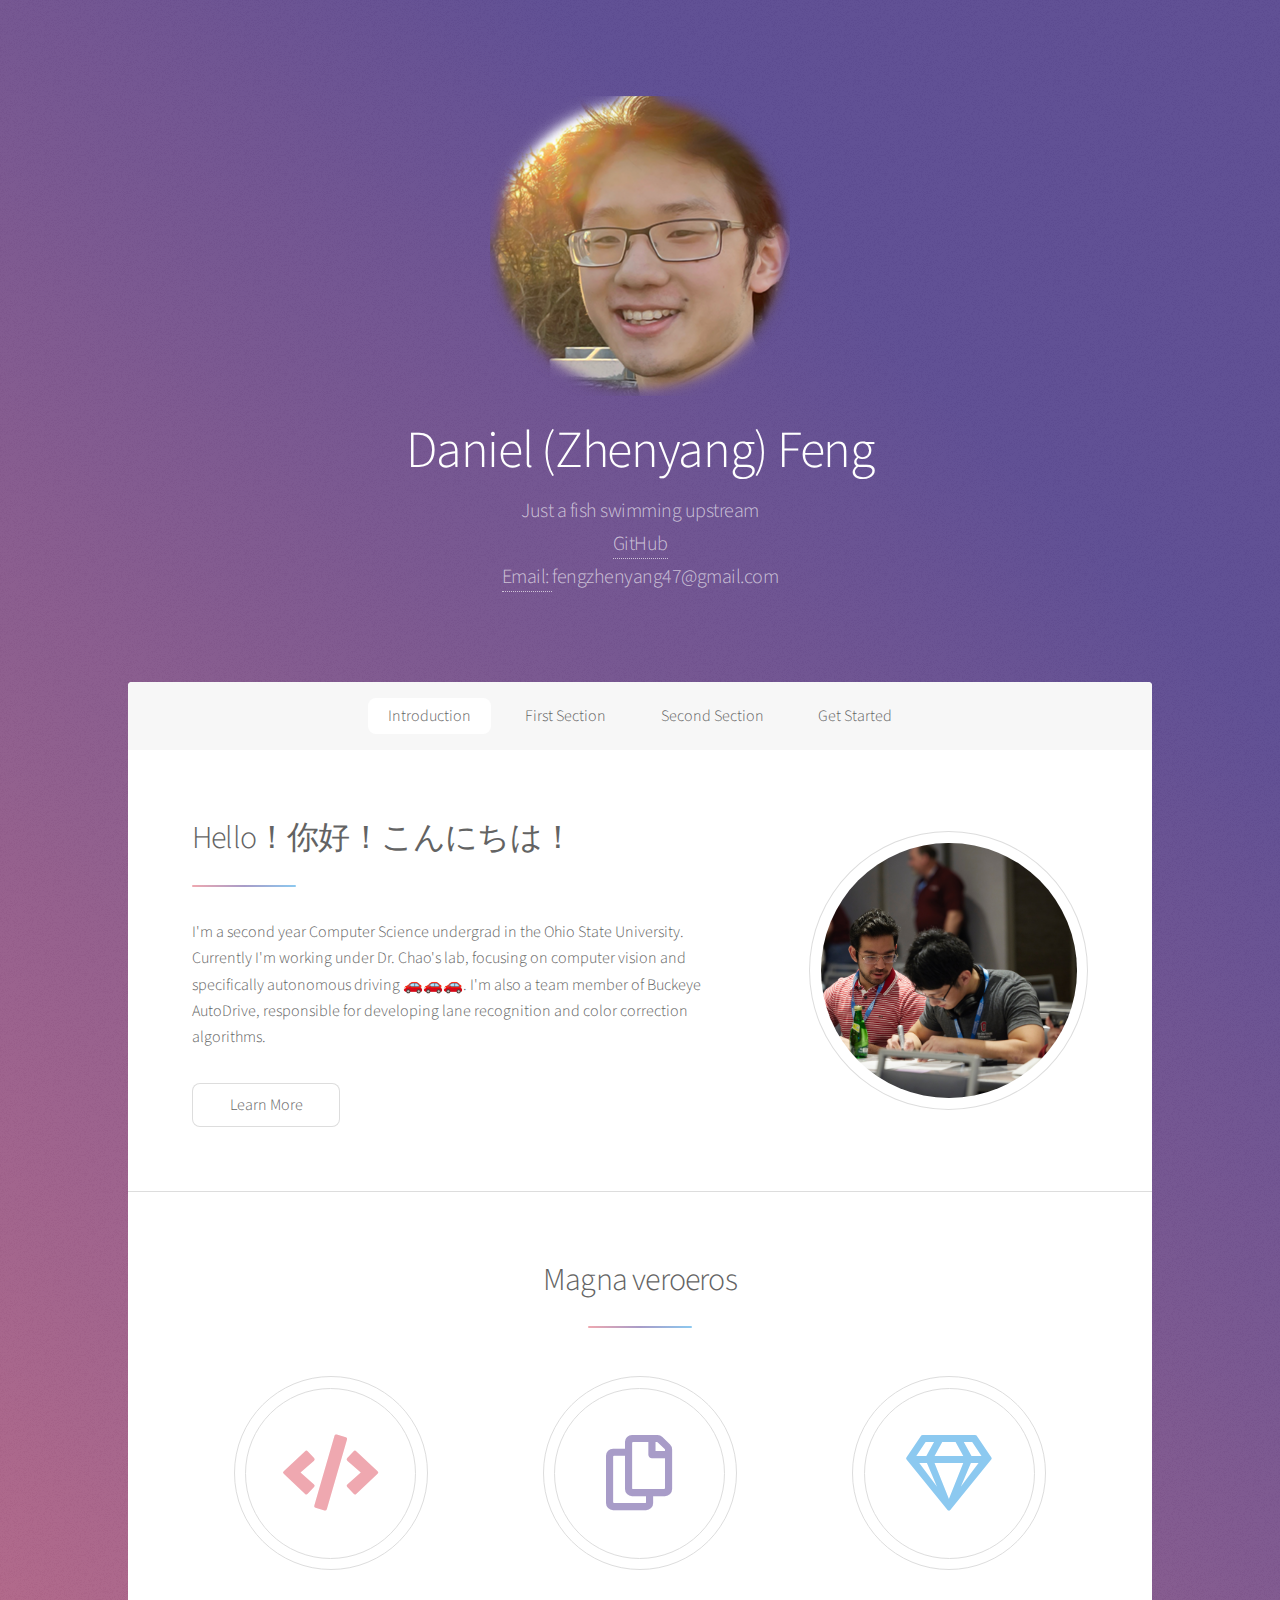
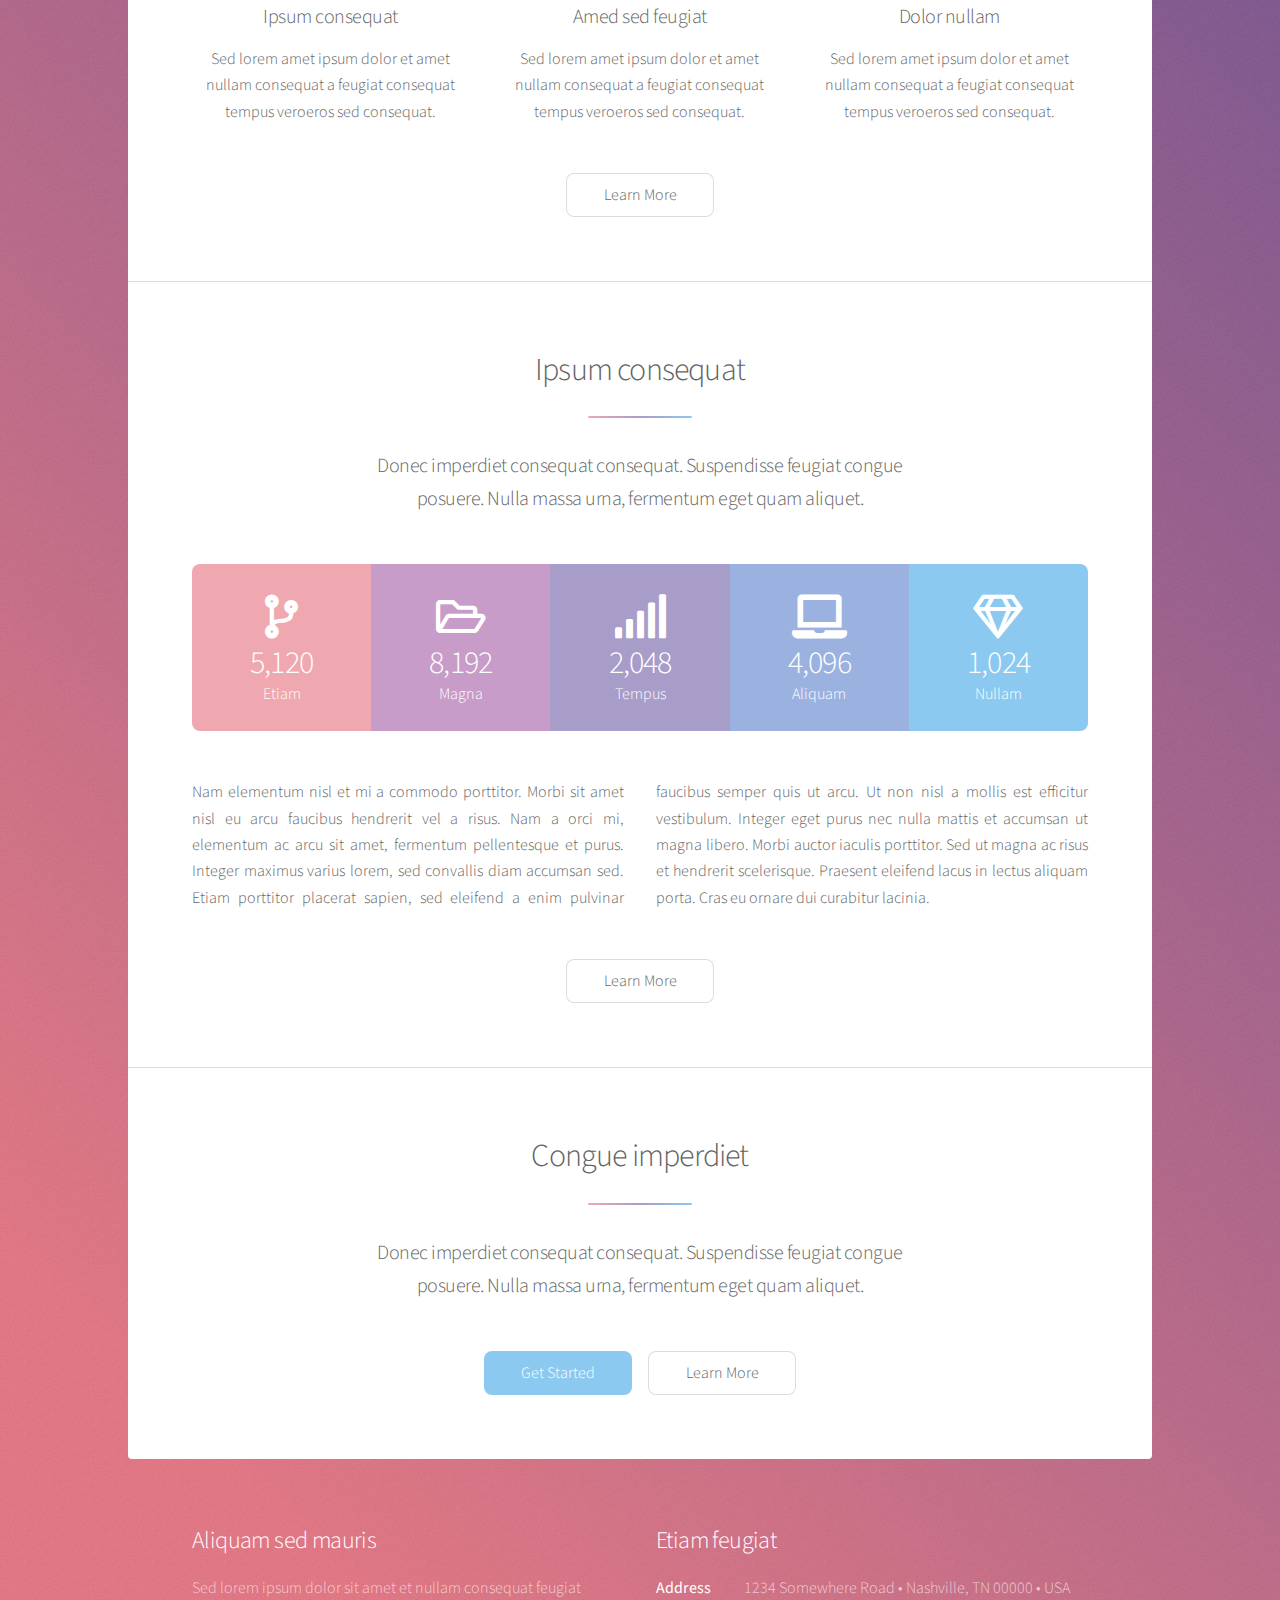
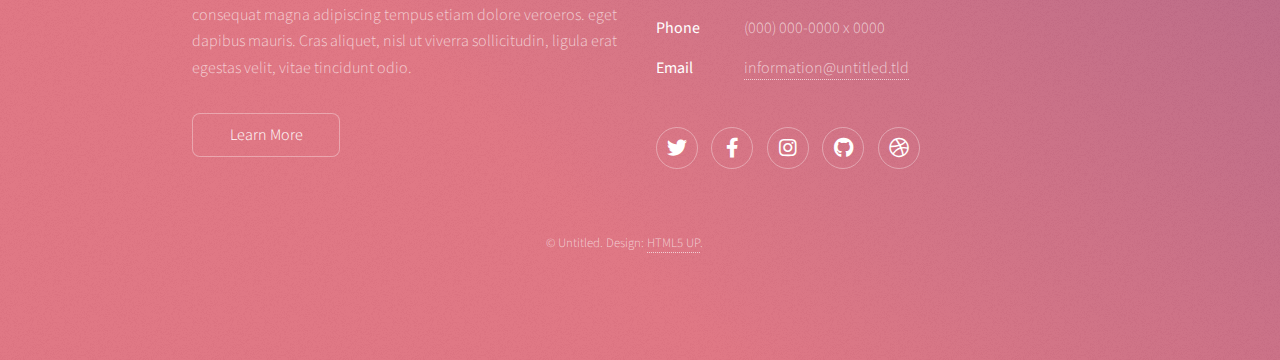
==== index.html @ e465c165 "Update" ====
<!DOCTYPE HTML>
<!--
	Stellar by HTML5 UP
	html5up.net | @ajlkn
	Free for personal and commercial use under the CCA 3.0 license (html5up.net/license)
-->
<html>
	<head>
		<title>Daniel Feng</title>
		<meta charset="utf-8" />
		<meta name="viewport" content="width=device-width, initial-scale=1, user-scalable=no" />
		<link rel="stylesheet" href="assets/css/main.css" />
		<noscript><link rel="stylesheet" href="assets/css/noscript.css" /></noscript>
	</head>
	<body class="is-preload">

		<!-- Wrapper -->
			<div id="wrapper">

				<!-- Header -->
					<header id="header" class="alt">
						<span class="logo"><img src="images/logo.png" alt="" /></span>
						<h1>Daniel (Zhenyang) Feng</h1>
						<p>Just a fish swimming upstream<br />
						<a href="https://github.com/DeFisch">GitHub</a><br />
                        <a href="fengzhenyang47@gmail.com">Email: </a>fengzhenyang47@gmail.com</p>
					</header>

				<!-- Nav -->
					<nav id="nav">
						<ul>
							<li><a href="#intro" class="active">Introduction</a></li>
							<li><a href="#first">First Section</a></li>
							<li><a href="#second">Second Section</a></li>
							<li><a href="#cta">Get Started</a></li>
						</ul>
					</nav>

				<!-- Main -->
					<div id="main">

						<!-- Introduction -->
							<section id="intro" class="main">
								<div class="spotlight">
									<div class="content">
										<header class="major">
											<h2>Hello！你好！こんにちは！</h2>
										</header>
										<p>I'm a second year Computer Science undergrad in the Ohio State University.
                                            Currently I'm working under Dr. Chao's lab, focusing on computer vision and specifically autonomous driving 🚗🚗🚗.
                                            I'm also a team member of Buckeye AutoDrive, responsible for developing lane recognition and 
                                            color correction algorithms.</p>
										<ul class="actions">
											<li><a href="generic.html" class="button">Learn More</a></li>
										</ul>
									</div>
									<span class="image"><img src="images/pic01.jpg" alt="" /></span>
								</div>
							</section>

						<!-- First Section -->
							<section id="first" class="main special">
								<header class="major">
									<h2>Magna veroeros</h2>
								</header>
								<ul class="features">
									<li>
										<span class="icon solid major style1 fa-code"></span>
										<h3>Ipsum consequat</h3>
										<p>Sed lorem amet ipsum dolor et amet nullam consequat a feugiat consequat tempus veroeros sed consequat.</p>
									</li>
									<li>
										<span class="icon major style3 fa-copy"></span>
										<h3>Amed sed feugiat</h3>
										<p>Sed lorem amet ipsum dolor et amet nullam consequat a feugiat consequat tempus veroeros sed consequat.</p>
									</li>
									<li>
										<span class="icon major style5 fa-gem"></span>
										<h3>Dolor nullam</h3>
										<p>Sed lorem amet ipsum dolor et amet nullam consequat a feugiat consequat tempus veroeros sed consequat.</p>
									</li>
								</ul>
								<footer class="major">
									<ul class="actions special">
										<li><a href="generic.html" class="button">Learn More</a></li>
									</ul>
								</footer>
							</section>

						<!-- Second Section -->
							<section id="second" class="main special">
								<header class="major">
									<h2>Ipsum consequat</h2>
									<p>Donec imperdiet consequat consequat. Suspendisse feugiat congue<br />
									posuere. Nulla massa urna, fermentum eget quam aliquet.</p>
								</header>
								<ul class="statistics">
									<li class="style1">
										<span class="icon solid fa-code-branch"></span>
										<strong>5,120</strong> Etiam
									</li>
									<li class="style2">
										<span class="icon fa-folder-open"></span>
										<strong>8,192</strong> Magna
									</li>
									<li class="style3">
										<span class="icon solid fa-signal"></span>
										<strong>2,048</strong> Tempus
									</li>
									<li class="style4">
										<span class="icon solid fa-laptop"></span>
										<strong>4,096</strong> Aliquam
									</li>
									<li class="style5">
										<span class="icon fa-gem"></span>
										<strong>1,024</strong> Nullam
									</li>
								</ul>
								<p class="content">Nam elementum nisl et mi a commodo porttitor. Morbi sit amet nisl eu arcu faucibus hendrerit vel a risus. Nam a orci mi, elementum ac arcu sit amet, fermentum pellentesque et purus. Integer maximus varius lorem, sed convallis diam accumsan sed. Etiam porttitor placerat sapien, sed eleifend a enim pulvinar faucibus semper quis ut arcu. Ut non nisl a mollis est efficitur vestibulum. Integer eget purus nec nulla mattis et accumsan ut magna libero. Morbi auctor iaculis porttitor. Sed ut magna ac risus et hendrerit scelerisque. Praesent eleifend lacus in lectus aliquam porta. Cras eu ornare dui curabitur lacinia.</p>
								<footer class="major">
									<ul class="actions special">
										<li><a href="generic.html" class="button">Learn More</a></li>
									</ul>
								</footer>
							</section>

						<!-- Get Started -->
							<section id="cta" class="main special">
								<header class="major">
									<h2>Congue imperdiet</h2>
									<p>Donec imperdiet consequat consequat. Suspendisse feugiat congue<br />
									posuere. Nulla massa urna, fermentum eget quam aliquet.</p>
								</header>
								<footer class="major">
									<ul class="actions special">
										<li><a href="generic.html" class="button primary">Get Started</a></li>
										<li><a href="generic.html" class="button">Learn More</a></li>
									</ul>
								</footer>
							</section>

					</div>

				<!-- Footer -->
					<footer id="footer">
						<section>
							<h2>Aliquam sed mauris</h2>
							<p>Sed lorem ipsum dolor sit amet et nullam consequat feugiat consequat magna adipiscing tempus etiam dolore veroeros. eget dapibus mauris. Cras aliquet, nisl ut viverra sollicitudin, ligula erat egestas velit, vitae tincidunt odio.</p>
							<ul class="actions">
								<li><a href="generic.html" class="button">Learn More</a></li>
							</ul>
						</section>
						<section>
							<h2>Etiam feugiat</h2>
							<dl class="alt">
								<dt>Address</dt>
								<dd>1234 Somewhere Road &bull; Nashville, TN 00000 &bull; USA</dd>
								<dt>Phone</dt>
								<dd>(000) 000-0000 x 0000</dd>
								<dt>Email</dt>
								<dd><a href="#">information@untitled.tld</a></dd>
							</dl>
							<ul class="icons">
								<li><a href="#" class="icon brands fa-twitter alt"><span class="label">Twitter</span></a></li>
								<li><a href="#" class="icon brands fa-facebook-f alt"><span class="label">Facebook</span></a></li>
								<li><a href="#" class="icon brands fa-instagram alt"><span class="label">Instagram</span></a></li>
								<li><a href="#" class="icon brands fa-github alt"><span class="label">GitHub</span></a></li>
								<li><a href="#" class="icon brands fa-dribbble alt"><span class="label">Dribbble</span></a></li>
							</ul>
						</section>
						<p class="copyright">&copy; Untitled. Design: <a href="https://html5up.net">HTML5 UP</a>.</p>
					</footer>

			</div>

		<!-- Scripts -->
			<script src="assets/js/jquery.min.js"></script>
			<script src="assets/js/jquery.scrollex.min.js"></script>
			<script src="assets/js/jquery.scrolly.min.js"></script>
			<script src="assets/js/browser.min.js"></script>
			<script src="assets/js/breakpoints.min.js"></script>
			<script src="assets/js/util.js"></script>
			<script src="assets/js/main.js"></script>

	</body>
</html>
---- assets/css/main.css ----
@import url(fontawesome-all.min.css);
@import 'https://fonts.googleapis.com/css?family=Source+Sans+Pro:300,400';

/*
	Stellar by HTML5 UP
	html5up.net | @ajlkn
	Free for personal and commercial use under the CCA 3.0 license (html5up.net/license)
*/

html, body, div, span, applet, object,
iframe, h1, h2, h3, h4, h5, h6, p, blockquote,
pre, a, abbr, acronym, address, big, cite,
code, del, dfn, em, img, ins, kbd, q, s, samp,
small, strike, strong, sub, sup, tt, var, b,
u, i, center, dl, dt, dd, ol, ul, li, fieldset,
form, label, legend, table, caption, tbody,
tfoot, thead, tr, th, td, article, aside,
canvas, details, embed, figure, figcaption,
footer, header, hgroup, menu, nav, output, ruby,
section, summary, time, mark, audio, video {
	margin: 0;
	padding: 0;
	border: 0;
	font-size: 100%;
	font: inherit;
	vertical-align: baseline;}

article, aside, details, figcaption, figure,
footer, header, hgroup, menu, nav, section {
	display: block;}

body {
	line-height: 1;
}

ol, ul {
	list-style: none;
}

blockquote, q {
	quotes: none;
}

	blockquote:before, blockquote:after, q:before, q:after {
		content: '';
		content: none;
	}

table {
	border-collapse: collapse;
	border-spacing: 0;
}

body {
	-webkit-text-size-adjust: none;
}

mark {
	background-color: transparent;
	color: inherit;
}

input::-moz-focus-inner {
	border: 0;
	padding: 0;
}

input, select, textarea {
	-moz-appearance: none;
	-webkit-appearance: none;
	-ms-appearance: none;
	appearance: none;
}

/* Basic */

	@-ms-viewport {
		width: device-width;
	}

	body {
		-ms-overflow-style: scrollbar;
	}

	@media screen and (max-width: 480px) {

		html, body {
			min-width: 320px;
		}

	}

	html {
		box-sizing: border-box;
	}

	*, *:before, *:after {
		box-sizing: inherit;
	}

	body {
		background-color: #935d8c;
		background-image: url("images/overlay.png"), -moz-linear-gradient(45deg, #e37682 15%, #5f4d93 85%);
		background-image: url("images/overlay.png"), -webkit-linear-gradient(45deg, #e37682 15%, #5f4d93 85%);
		background-image: url("images/overlay.png"), -ms-linear-gradient(45deg, #e37682 15%, #5f4d93 85%);
		background-image: url("images/overlay.png"), linear-gradient(45deg, #e37682 15%, #5f4d93 85%);
	}

		body.is-preload *, body.is-preload *:before, body.is-preload *:after {
			-moz-animation: none !important;
			-webkit-animation: none !important;
			-ms-animation: none !important;
			animation: none !important;
			-moz-transition: none !important;
			-webkit-transition: none !important;
			-ms-transition: none !important;
			transition: none !important;
		}

/* Type */

	body {
		background-color: #935d8c;
		color: rgba(255, 255, 255, 0.65);
	}

	body, input, select, textarea {
		font-family: "Source Sans Pro", Helvetica, sans-serif;
		font-size: 17pt;
		font-weight: 300;
		line-height: 1.65;
	}

		@media screen and (max-width: 1680px) {

			body, input, select, textarea {
				font-size: 14pt;
			}

		}

		@media screen and (max-width: 1280px) {

			body, input, select, textarea {
				font-size: 12pt;
			}

		}

		@media screen and (max-width: 360px) {

			body, input, select, textarea {
				font-size: 11pt;
			}

		}

	a {
		-moz-transition: color 0.2s ease, border-bottom 0.2s ease;
		-webkit-transition: color 0.2s ease, border-bottom 0.2s ease;
		-ms-transition: color 0.2s ease, border-bottom 0.2s ease;
		transition: color 0.2s ease, border-bottom 0.2s ease;
		text-decoration: none;
		border-bottom: dotted 1px;
		color: inherit;
	}

		a:hover {
			border-bottom-color: transparent;
		}

	strong, b {
		font-weight: 400;
	}

	em, i {
		font-style: italic;
	}

	p {
		margin: 0 0 2em 0;
	}

		p.content {
			-moz-columns: 20em 2;
			-webkit-columns: 20em 2;
			-ms-columns: 20em 2;
			columns: 20em 2;
			-moz-column-gap: 2em;
			-webkit-column-gap: 2em;
			-ms-column-gap: 2em;
			column-gap: 2em;
			text-align: justify;
		}

	h1, h2, h3, h4, h5, h6 {
		font-weight: 300;
		line-height: 1.5;
		margin: 0 0 0.7em 0;
		letter-spacing: -0.025em;
	}

		h1 a, h2 a, h3 a, h4 a, h5 a, h6 a {
			color: inherit;
			text-decoration: none;
		}

	h1 {
		font-size: 2.5em;
		line-height: 1.2;
	}

	h2 {
		font-size: 1.5em;
	}

	h3 {
		font-size: 1.25em;
	}

	h4 {
		font-size: 1.1em;
	}

	h5 {
		font-size: 0.9em;
	}

	h6 {
		font-size: 0.7em;
	}

	@media screen and (max-width: 736px) {

		h1 {
			font-size: 2em;
		}

	}

	sub {
		font-size: 0.8em;
		position: relative;
		top: 0.5em;
	}

	sup {
		font-size: 0.8em;
		position: relative;
		top: -0.5em;
	}

	blockquote {
		border-left: solid 4px;
		font-style: italic;
		margin: 0 0 2em 0;
		padding: 0.5em 0 0.5em 2em;
	}

	code {
		border-radius: 8px;
		border: solid 1px;
		font-family: "Courier New", monospace;
		font-size: 0.9em;
		margin: 0 0.25em;
		padding: 0.25em 0.65em;
	}

	pre {
		-webkit-overflow-scrolling: touch;
		font-family: "Courier New", monospace;
		font-size: 0.9em;
		margin: 0 0 2em 0;
	}

		pre code {
			display: block;
			line-height: 1.75;
			padding: 1em 1.5em;
			overflow-x: auto;
		}

	hr {
		border: 0;
		border-bottom: solid 1px;
		margin: 2em 0;
	}

		hr.major {
			margin: 3em 0;
		}

	.align-left {
		text-align: left;
	}

	.align-center {
		text-align: center;
	}

	.align-right {
		text-align: right;
	}

	input, select, textarea {
		color: #ffffff;
	}

	a:hover {
		color: #ffffff;
	}

	strong, b {
		color: #ffffff;
	}

	h1, h2, h3, h4, h5, h6 {
		color: #ffffff;
	}

	blockquote {
		border-left-color: rgba(255, 255, 255, 0.35);
	}

	code {
		background: rgba(255, 255, 255, 0.075);
		border-color: rgba(255, 255, 255, 0.35);
	}

	hr {
		border-bottom-color: rgba(255, 255, 255, 0.35);
	}

/* Row */

	.row {
		display: flex;
		flex-wrap: wrap;
		box-sizing: border-box;
		align-items: stretch;
	}

		.row > * {
			box-sizing: border-box;
		}

		.row.gtr-uniform > * > :last-child {
			margin-bottom: 0;
		}

		.row.aln-left {
			justify-content: flex-start;
		}

		.row.aln-center {
			justify-content: center;
		}

		.row.aln-right {
			justify-content: flex-end;
		}

		.row.aln-top {
			align-items: flex-start;
		}

		.row.aln-middle {
			align-items: center;
		}

		.row.aln-bottom {
			align-items: flex-end;
		}

		.row > .imp {
			order: -1;
		}

		.row > .col-1 {
			width: 8.33333%;
		}

		.row > .off-1 {
			margin-left: 8.33333%;
		}

		.row > .col-2 {
			width: 16.66667%;
		}

		.row > .off-2 {
			margin-left: 16.66667%;
		}

		.row > .col-3 {
			width: 25%;
		}

		.row > .off-3 {
			margin-left: 25%;
		}

		.row > .col-4 {
			width: 33.33333%;
		}

		.row > .off-4 {
			margin-left: 33.33333%;
		}

		.row > .col-5 {
			width: 41.66667%;
		}

		.row > .off-5 {
			margin-left: 41.66667%;
		}

		.row > .col-6 {
			width: 50%;
		}

		.row > .off-6 {
			margin-left: 50%;
		}

		.row > .col-7 {
			width: 58.33333%;
		}

		.row > .off-7 {
			margin-left: 58.33333%;
		}

		.row > .col-8 {
			width: 66.66667%;
		}

		.row > .off-8 {
			margin-left: 66.66667%;
		}

		.row > .col-9 {
			width: 75%;
		}

		.row > .off-9 {
			margin-left: 75%;
		}

		.row > .col-10 {
			width: 83.33333%;
		}

		.row > .off-10 {
			margin-left: 83.33333%;
		}

		.row > .col-11 {
			width: 91.66667%;
		}

		.row > .off-11 {
			margin-left: 91.66667%;
		}

		.row > .col-12 {
			width: 100%;
		}

		.row > .off-12 {
			margin-left: 100%;
		}

		.row.gtr-0 {
			margin-top: 0;
			margin-left: 0em;
		}

			.row.gtr-0 > * {
				padding: 0 0 0 0em;
			}

			.row.gtr-0.gtr-uniform {
				margin-top: 0em;
			}

				.row.gtr-0.gtr-uniform > * {
					padding-top: 0em;
				}

		.row.gtr-25 {
			margin-top: 0;
			margin-left: -0.375em;
		}

			.row.gtr-25 > * {
				padding: 0 0 0 0.375em;
			}

			.row.gtr-25.gtr-uniform {
				margin-top: -0.375em;
			}

				.row.gtr-25.gtr-uniform > * {
					padding-top: 0.375em;
				}

		.row.gtr-50 {
			margin-top: 0;
			margin-left: -0.75em;
		}

			.row.gtr-50 > * {
				padding: 0 0 0 0.75em;
			}

			.row.gtr-50.gtr-uniform {
				margin-top: -0.75em;
			}

				.row.gtr-50.gtr-uniform > * {
					padding-top: 0.75em;
				}

		.row {
			margin-top: 0;
			margin-left: -1.5em;
		}

			.row > * {
				padding: 0 0 0 1.5em;
			}

			.row.gtr-uniform {
				margin-top: -1.5em;
			}

				.row.gtr-uniform > * {
					padding-top: 1.5em;
				}

		.row.gtr-150 {
			margin-top: 0;
			margin-left: -2.25em;
		}

			.row.gtr-150 > * {
				padding: 0 0 0 2.25em;
			}

			.row.gtr-150.gtr-uniform {
				margin-top: -2.25em;
			}

				.row.gtr-150.gtr-uniform > * {
					padding-top: 2.25em;
				}

		.row.gtr-200 {
			margin-top: 0;
			margin-left: -3em;
		}

			.row.gtr-200 > * {
				padding: 0 0 0 3em;
			}

			.row.gtr-200.gtr-uniform {
				margin-top: -3em;
			}

				.row.gtr-200.gtr-uniform > * {
					padding-top: 3em;
				}

		@media screen and (max-width: 1680px) {

			.row {
				display: flex;
				flex-wrap: wrap;
				box-sizing: border-box;
				align-items: stretch;
			}

				.row > * {
					box-sizing: border-box;
				}

				.row.gtr-uniform > * > :last-child {
					margin-bottom: 0;
				}

				.row.aln-left {
					justify-content: flex-start;
				}

				.row.aln-center {
					justify-content: center;
				}

				.row.aln-right {
					justify-content: flex-end;
				}

				.row.aln-top {
					align-items: flex-start;
				}

				.row.aln-middle {
					align-items: center;
				}

				.row.aln-bottom {
					align-items: flex-end;
				}

				.row > .imp-xlarge {
					order: -1;
				}

				.row > .col-1-xlarge {
					width: 8.33333%;
				}

				.row > .off-1-xlarge {
					margin-left: 8.33333%;
				}

				.row > .col-2-xlarge {
					width: 16.66667%;
				}

				.row > .off-2-xlarge {
					margin-left: 16.66667%;
				}

				.row > .col-3-xlarge {
					width: 25%;
				}

				.row > .off-3-xlarge {
					margin-left: 25%;
				}

				.row > .col-4-xlarge {
					width: 33.33333%;
				}

				.row > .off-4-xlarge {
					margin-left: 33.33333%;
				}

				.row > .col-5-xlarge {
					width: 41.66667%;
				}

				.row > .off-5-xlarge {
					margin-left: 41.66667%;
				}

				.row > .col-6-xlarge {
					width: 50%;
				}

				.row > .off-6-xlarge {
					margin-left: 50%;
				}

				.row > .col-7-xlarge {
					width: 58.33333%;
				}

				.row > .off-7-xlarge {
					margin-left: 58.33333%;
				}

				.row > .col-8-xlarge {
					width: 66.66667%;
				}

				.row > .off-8-xlarge {
					margin-left: 66.66667%;
				}

				.row > .col-9-xlarge {
					width: 75%;
				}

				.row > .off-9-xlarge {
					margin-left: 75%;
				}

				.row > .col-10-xlarge {
					width: 83.33333%;
				}

				.row > .off-10-xlarge {
					margin-left: 83.33333%;
				}

				.row > .col-11-xlarge {
					width: 91.66667%;
				}

				.row > .off-11-xlarge {
					margin-left: 91.66667%;
				}

				.row > .col-12-xlarge {
					width: 100%;
				}

				.row > .off-12-xlarge {
					margin-left: 100%;
				}

				.row.gtr-0 {
					margin-top: 0;
					margin-left: 0em;
				}

					.row.gtr-0 > * {
						padding: 0 0 0 0em;
					}

					.row.gtr-0.gtr-uniform {
						margin-top: 0em;
					}

						.row.gtr-0.gtr-uniform > * {
							padding-top: 0em;
						}

				.row.gtr-25 {
					margin-top: 0;
					margin-left: -0.375em;
				}

					.row.gtr-25 > * {
						padding: 0 0 0 0.375em;
					}

					.row.gtr-25.gtr-uniform {
						margin-top: -0.375em;
					}

						.row.gtr-25.gtr-uniform > * {
							padding-top: 0.375em;
						}

				.row.gtr-50 {
					margin-top: 0;
					margin-left: -0.75em;
				}

					.row.gtr-50 > * {
						padding: 0 0 0 0.75em;
					}

					.row.gtr-50.gtr-uniform {
						margin-top: -0.75em;
					}

						.row.gtr-50.gtr-uniform > * {
							padding-top: 0.75em;
						}

				.row {
					margin-top: 0;
					margin-left: -1.5em;
				}

					.row > * {
						padding: 0 0 0 1.5em;
					}

					.row.gtr-uniform {
						margin-top: -1.5em;
					}

						.row.gtr-uniform > * {
							padding-top: 1.5em;
						}

				.row.gtr-150 {
					margin-top: 0;
					margin-left: -2.25em;
				}

					.row.gtr-150 > * {
						padding: 0 0 0 2.25em;
					}

					.row.gtr-150.gtr-uniform {
						margin-top: -2.25em;
					}

						.row.gtr-150.gtr-uniform > * {
							padding-top: 2.25em;
						}

				.row.gtr-200 {
					margin-top: 0;
					margin-left: -3em;
				}

					.row.gtr-200 > * {
						padding: 0 0 0 3em;
					}

					.row.gtr-200.gtr-uniform {
						margin-top: -3em;
					}

						.row.gtr-200.gtr-uniform > * {
							padding-top: 3em;
						}

		}

		@media screen and (max-width: 1280px) {

			.row {
				display: flex;
				flex-wrap: wrap;
				box-sizing: border-box;
				align-items: stretch;
			}

				.row > * {
					box-sizing: border-box;
				}

				.row.gtr-uniform > * > :last-child {
					margin-bottom: 0;
				}

				.row.aln-left {
					justify-content: flex-start;
				}

				.row.aln-center {
					justify-content: center;
				}

				.row.aln-right {
					justify-content: flex-end;
				}

				.row.aln-top {
					align-items: flex-start;
				}

				.row.aln-middle {
					align-items: center;
				}

				.row.aln-bottom {
					align-items: flex-end;
				}

				.row > .imp-large {
					order: -1;
				}

				.row > .col-1-large {
					width: 8.33333%;
				}

				.row > .off-1-large {
					margin-left: 8.33333%;
				}

				.row > .col-2-large {
					width: 16.66667%;
				}

				.row > .off-2-large {
					margin-left: 16.66667%;
				}

				.row > .col-3-large {
					width: 25%;
				}

				.row > .off-3-large {
					margin-left: 25%;
				}

				.row > .col-4-large {
					width: 33.33333%;
				}

				.row > .off-4-large {
					margin-left: 33.33333%;
				}

				.row > .col-5-large {
					width: 41.66667%;
				}

				.row > .off-5-large {
					margin-left: 41.66667%;
				}

				.row > .col-6-large {
					width: 50%;
				}

				.row > .off-6-large {
					margin-left: 50%;
				}

				.row > .col-7-large {
					width: 58.33333%;
				}

				.row > .off-7-large {
					margin-left: 58.33333%;
				}

				.row > .col-8-large {
					width: 66.66667%;
				}

				.row > .off-8-large {
					margin-left: 66.66667%;
				}

				.row > .col-9-large {
					width: 75%;
				}

				.row > .off-9-large {
					margin-left: 75%;
				}

				.row > .col-10-large {
					width: 83.33333%;
				}

				.row > .off-10-large {
					margin-left: 83.33333%;
				}

				.row > .col-11-large {
					width: 91.66667%;
				}

				.row > .off-11-large {
					margin-left: 91.66667%;
				}

				.row > .col-12-large {
					width: 100%;
				}

				.row > .off-12-large {
					margin-left: 100%;
				}

				.row.gtr-0 {
					margin-top: 0;
					margin-left: 0em;
				}

					.row.gtr-0 > * {
						padding: 0 0 0 0em;
					}

					.row.gtr-0.gtr-uniform {
						margin-top: 0em;
					}

						.row.gtr-0.gtr-uniform > * {
							padding-top: 0em;
						}

				.row.gtr-25 {
					margin-top: 0;
					margin-left: -0.375em;
				}

					.row.gtr-25 > * {
						padding: 0 0 0 0.375em;
					}

					.row.gtr-25.gtr-uniform {
						margin-top: -0.375em;
					}

						.row.gtr-25.gtr-uniform > * {
							padding-top: 0.375em;
						}

				.row.gtr-50 {
					margin-top: 0;
					margin-left: -0.75em;
				}

					.row.gtr-50 > * {
						padding: 0 0 0 0.75em;
					}

					.row.gtr-50.gtr-uniform {
						margin-top: -0.75em;
					}

						.row.gtr-50.gtr-uniform > * {
							padding-top: 0.75em;
						}

				.row {
					margin-top: 0;
					margin-left: -1.5em;
				}

					.row > * {
						padding: 0 0 0 1.5em;
					}

					.row.gtr-uniform {
						margin-top: -1.5em;
					}

						.row.gtr-uniform > * {
							padding-top: 1.5em;
						}

				.row.gtr-150 {
					margin-top: 0;
					margin-left: -2.25em;
				}

					.row.gtr-150 > * {
						padding: 0 0 0 2.25em;
					}

					.row.gtr-150.gtr-uniform {
						margin-top: -2.25em;
					}

						.row.gtr-150.gtr-uniform > * {
							padding-top: 2.25em;
						}

				.row.gtr-200 {
					margin-top: 0;
					margin-left: -3em;
				}

					.row.gtr-200 > * {
						padding: 0 0 0 3em;
					}

					.row.gtr-200.gtr-uniform {
						margin-top: -3em;
					}

						.row.gtr-200.gtr-uniform > * {
							padding-top: 3em;
						}

		}

		@media screen and (max-width: 980px) {

			.row {
				display: flex;
				flex-wrap: wrap;
				box-sizing: border-box;
				align-items: stretch;
			}

				.row > * {
					box-sizing: border-box;
				}

				.row.gtr-uniform > * > :last-child {
					margin-bottom: 0;
				}

				.row.aln-left {
					justify-content: flex-start;
				}

				.row.aln-center {
					justify-content: center;
				}

				.row.aln-right {
					justify-content: flex-end;
				}

				.row.aln-top {
					align-items: flex-start;
				}

				.row.aln-middle {
					align-items: center;
				}

				.row.aln-bottom {
					align-items: flex-end;
				}

				.row > .imp-medium {
					order: -1;
				}

				.row > .col-1-medium {
					width: 8.33333%;
				}

				.row > .off-1-medium {
					margin-left: 8.33333%;
				}

				.row > .col-2-medium {
					width: 16.66667%;
				}

				.row > .off-2-medium {
					margin-left: 16.66667%;
				}

				.row > .col-3-medium {
					width: 25%;
				}

				.row > .off-3-medium {
					margin-left: 25%;
				}

				.row > .col-4-medium {
					width: 33.33333%;
				}

				.row > .off-4-medium {
					margin-left: 33.33333%;
				}

				.row > .col-5-medium {
					width: 41.66667%;
				}

				.row > .off-5-medium {
					margin-left: 41.66667%;
				}

				.row > .col-6-medium {
					width: 50%;
				}

				.row > .off-6-medium {
					margin-left: 50%;
				}

				.row > .col-7-medium {
					width: 58.33333%;
				}

				.row > .off-7-medium {
					margin-left: 58.33333%;
				}

				.row > .col-8-medium {
					width: 66.66667%;
				}

				.row > .off-8-medium {
					margin-left: 66.66667%;
				}

				.row > .col-9-medium {
					width: 75%;
				}

				.row > .off-9-medium {
					margin-left: 75%;
				}

				.row > .col-10-medium {
					width: 83.33333%;
				}

				.row > .off-10-medium {
					margin-left: 83.33333%;
				}

				.row > .col-11-medium {
					width: 91.66667%;
				}

				.row > .off-11-medium {
					margin-left: 91.66667%;
				}

				.row > .col-12-medium {
					width: 100%;
				}

				.row > .off-12-medium {
					margin-left: 100%;
				}

				.row.gtr-0 {
					margin-top: 0;
					margin-left: 0em;
				}

					.row.gtr-0 > * {
						padding: 0 0 0 0em;
					}

					.row.gtr-0.gtr-uniform {
						margin-top: 0em;
					}

						.row.gtr-0.gtr-uniform > * {
							padding-top: 0em;
						}

				.row.gtr-25 {
					margin-top: 0;
					margin-left: -0.375em;
				}

					.row.gtr-25 > * {
						padding: 0 0 0 0.375em;
					}

					.row.gtr-25.gtr-uniform {
						margin-top: -0.375em;
					}

						.row.gtr-25.gtr-uniform > * {
							padding-top: 0.375em;
						}

				.row.gtr-50 {
					margin-top: 0;
					margin-left: -0.75em;
				}

					.row.gtr-50 > * {
						padding: 0 0 0 0.75em;
					}

					.row.gtr-50.gtr-uniform {
						margin-top: -0.75em;
					}

						.row.gtr-50.gtr-uniform > * {
							padding-top: 0.75em;
						}

				.row {
					margin-top: 0;
					margin-left: -1.5em;
				}

					.row > * {
						padding: 0 0 0 1.5em;
					}

					.row.gtr-uniform {
						margin-top: -1.5em;
					}

						.row.gtr-uniform > * {
							padding-top: 1.5em;
						}

				.row.gtr-150 {
					margin-top: 0;
					margin-left: -2.25em;
				}

					.row.gtr-150 > * {
						padding: 0 0 0 2.25em;
					}

					.row.gtr-150.gtr-uniform {
						margin-top: -2.25em;
					}

						.row.gtr-150.gtr-uniform > * {
							padding-top: 2.25em;
						}

				.row.gtr-200 {
					margin-top: 0;
					margin-left: -3em;
				}

					.row.gtr-200 > * {
						padding: 0 0 0 3em;
					}

					.row.gtr-200.gtr-uniform {
						margin-top: -3em;
					}

						.row.gtr-200.gtr-uniform > * {
							padding-top: 3em;
						}

		}

		@media screen and (max-width: 736px) {

			.row {
				display: flex;
				flex-wrap: wrap;
				box-sizing: border-box;
				align-items: stretch;
			}

				.row > * {
					box-sizing: border-box;
				}

				.row.gtr-uniform > * > :last-child {
					margin-bottom: 0;
				}

				.row.aln-left {
					justify-content: flex-start;
				}

				.row.aln-center {
					justify-content: center;
				}

				.row.aln-right {
					justify-content: flex-end;
				}

				.row.aln-top {
					align-items: flex-start;
				}

				.row.aln-middle {
					align-items: center;
				}

				.row.aln-bottom {
					align-items: flex-end;
				}

				.row > .imp-small {
					order: -1;
				}

				.row > .col-1-small {
					width: 8.33333%;
				}

				.row > .off-1-small {
					margin-left: 8.33333%;
				}

				.row > .col-2-small {
					width: 16.66667%;
				}

				.row > .off-2-small {
					margin-left: 16.66667%;
				}

				.row > .col-3-small {
					width: 25%;
				}

				.row > .off-3-small {
					margin-left: 25%;
				}

				.row > .col-4-small {
					width: 33.33333%;
				}

				.row > .off-4-small {
					margin-left: 33.33333%;
				}

				.row > .col-5-small {
					width: 41.66667%;
				}

				.row > .off-5-small {
					margin-left: 41.66667%;
				}

				.row > .col-6-small {
					width: 50%;
				}

				.row > .off-6-small {
					margin-left: 50%;
				}

				.row > .col-7-small {
					width: 58.33333%;
				}

				.row > .off-7-small {
					margin-left: 58.33333%;
				}

				.row > .col-8-small {
					width: 66.66667%;
				}

				.row > .off-8-small {
					margin-left: 66.66667%;
				}

				.row > .col-9-small {
					width: 75%;
				}

				.row > .off-9-small {
					margin-left: 75%;
				}

				.row > .col-10-small {
					width: 83.33333%;
				}

				.row > .off-10-small {
					margin-left: 83.33333%;
				}

				.row > .col-11-small {
					width: 91.66667%;
				}

				.row > .off-11-small {
					margin-left: 91.66667%;
				}

				.row > .col-12-small {
					width: 100%;
				}

				.row > .off-12-small {
					margin-left: 100%;
				}

				.row.gtr-0 {
					margin-top: 0;
					margin-left: 0em;
				}

					.row.gtr-0 > * {
						padding: 0 0 0 0em;
					}

					.row.gtr-0.gtr-uniform {
						margin-top: 0em;
					}

						.row.gtr-0.gtr-uniform > * {
							padding-top: 0em;
						}

				.row.gtr-25 {
					margin-top: 0;
					margin-left: -0.25em;
				}

					.row.gtr-25 > * {
						padding: 0 0 0 0.25em;
					}

					.row.gtr-25.gtr-uniform {
						margin-top: -0.25em;
					}

						.row.gtr-25.gtr-uniform > * {
							padding-top: 0.25em;
						}

				.row.gtr-50 {
					margin-top: 0;
					margin-left: -0.5em;
				}

					.row.gtr-50 > * {
						padding: 0 0 0 0.5em;
					}

					.row.gtr-50.gtr-uniform {
						margin-top: -0.5em;
					}

						.row.gtr-50.gtr-uniform > * {
							padding-top: 0.5em;
						}

				.row {
					margin-top: 0;
					margin-left: -1em;
				}

					.row > * {
						padding: 0 0 0 1em;
					}

					.row.gtr-uniform {
						margin-top: -1em;
					}

						.row.gtr-uniform > * {
							padding-top: 1em;
						}

				.row.gtr-150 {
					margin-top: 0;
					margin-left: -1.5em;
				}

					.row.gtr-150 > * {
						padding: 0 0 0 1.5em;
					}

					.row.gtr-150.gtr-uniform {
						margin-top: -1.5em;
					}

						.row.gtr-150.gtr-uniform > * {
							padding-top: 1.5em;
						}

				.row.gtr-200 {
					margin-top: 0;
					margin-left: -2em;
				}

					.row.gtr-200 > * {
						padding: 0 0 0 2em;
					}

					.row.gtr-200.gtr-uniform {
						margin-top: -2em;
					}

						.row.gtr-200.gtr-uniform > * {
							padding-top: 2em;
						}

		}

		@media screen and (max-width: 480px) {

			.row {
				display: flex;
				flex-wrap: wrap;
				box-sizing: border-box;
				align-items: stretch;
			}

				.row > * {
					box-sizing: border-box;
				}

				.row.gtr-uniform > * > :last-child {
					margin-bottom: 0;
				}

				.row.aln-left {
					justify-content: flex-start;
				}

				.row.aln-center {
					justify-content: center;
				}

				.row.aln-right {
					justify-content: flex-end;
				}

				.row.aln-top {
					align-items: flex-start;
				}

				.row.aln-middle {
					align-items: center;
				}

				.row.aln-bottom {
					align-items: flex-end;
				}

				.row > .imp-xsmall {
					order: -1;
				}

				.row > .col-1-xsmall {
					width: 8.33333%;
				}

				.row > .off-1-xsmall {
					margin-left: 8.33333%;
				}

				.row > .col-2-xsmall {
					width: 16.66667%;
				}

				.row > .off-2-xsmall {
					margin-left: 16.66667%;
				}

				.row > .col-3-xsmall {
					width: 25%;
				}

				.row > .off-3-xsmall {
					margin-left: 25%;
				}

				.row > .col-4-xsmall {
					width: 33.33333%;
				}

				.row > .off-4-xsmall {
					margin-left: 33.33333%;
				}

				.row > .col-5-xsmall {
					width: 41.66667%;
				}

				.row > .off-5-xsmall {
					margin-left: 41.66667%;
				}

				.row > .col-6-xsmall {
					width: 50%;
				}

				.row > .off-6-xsmall {
					margin-left: 50%;
				}

				.row > .col-7-xsmall {
					width: 58.33333%;
				}

				.row > .off-7-xsmall {
					margin-left: 58.33333%;
				}

				.row > .col-8-xsmall {
					width: 66.66667%;
				}

				.row > .off-8-xsmall {
					margin-left: 66.66667%;
				}

				.row > .col-9-xsmall {
					width: 75%;
				}

				.row > .off-9-xsmall {
					margin-left: 75%;
				}

				.row > .col-10-xsmall {
					width: 83.33333%;
				}

				.row > .off-10-xsmall {
					margin-left: 83.33333%;
				}

				.row > .col-11-xsmall {
					width: 91.66667%;
				}

				.row > .off-11-xsmall {
					margin-left: 91.66667%;
				}

				.row > .col-12-xsmall {
					width: 100%;
				}

				.row > .off-12-xsmall {
					margin-left: 100%;
				}

				.row.gtr-0 {
					margin-top: 0;
					margin-left: 0em;
				}

					.row.gtr-0 > * {
						padding: 0 0 0 0em;
					}

					.row.gtr-0.gtr-uniform {
						margin-top: 0em;
					}

						.row.gtr-0.gtr-uniform > * {
							padding-top: 0em;
						}

				.row.gtr-25 {
					margin-top: 0;
					margin-left: -0.3125em;
				}

					.row.gtr-25 > * {
						padding: 0 0 0 0.3125em;
					}

					.row.gtr-25.gtr-uniform {
						margin-top: -0.3125em;
					}

						.row.gtr-25.gtr-uniform > * {
							padding-top: 0.3125em;
						}

				.row.gtr-50 {
					margin-top: 0;
					margin-left: -0.625em;
				}

					.row.gtr-50 > * {
						padding: 0 0 0 0.625em;
					}

					.row.gtr-50.gtr-uniform {
						margin-top: -0.625em;
					}

						.row.gtr-50.gtr-uniform > * {
							padding-top: 0.625em;
						}

				.row {
					margin-top: 0;
					margin-left: -1.25em;
				}

					.row > * {
						padding: 0 0 0 1.25em;
					}

					.row.gtr-uniform {
						margin-top: -1.25em;
					}

						.row.gtr-uniform > * {
							padding-top: 1.25em;
						}

				.row.gtr-150 {
					margin-top: 0;
					margin-left: -1.875em;
				}

					.row.gtr-150 > * {
						padding: 0 0 0 1.875em;
					}

					.row.gtr-150.gtr-uniform {
						margin-top: -1.875em;
					}

						.row.gtr-150.gtr-uniform > * {
							padding-top: 1.875em;
						}

				.row.gtr-200 {
					margin-top: 0;
					margin-left: -2.5em;
				}

					.row.gtr-200 > * {
						padding: 0 0 0 2.5em;
					}

					.row.gtr-200.gtr-uniform {
						margin-top: -2.5em;
					}

						.row.gtr-200.gtr-uniform > * {
							padding-top: 2.5em;
						}

		}

/* Box */

	.box {
		border-radius: 8px;
		border: solid;
		margin-bottom: 2em;
		padding: 1.5em;
	}

		.box > :last-child,
		.box > :last-child > :last-child,
		.box > :last-child > :last-child > :last-child {
			margin-bottom: 0;
		}

		.box.alt {
			border: 0;
			border-radius: 0;
			padding: 0;
		}

	.box {
		border-color: rgba(255, 255, 255, 0.35);
	}

/* Button */

	input[type="submit"],
	input[type="reset"],
	input[type="button"],
	button,
	.button {
		-moz-appearance: none;
		-webkit-appearance: none;
		-ms-appearance: none;
		appearance: none;
		-moz-transition: background-color 0.2s ease-in-out, color 0.2s ease-in-out;
		-webkit-transition: background-color 0.2s ease-in-out, color 0.2s ease-in-out;
		-ms-transition: background-color 0.2s ease-in-out, color 0.2s ease-in-out;
		transition: background-color 0.2s ease-in-out, color 0.2s ease-in-out;
		border-radius: 8px;
		border: 0;
		cursor: pointer;
		display: inline-block;
		font-weight: 300;
		height: 2.75em;
		line-height: 2.75em;
		min-width: 9.25em;
		padding: 0 1.5em;
		text-align: center;
		text-decoration: none;
		white-space: nowrap;
	}

		input[type="submit"].icon,
		input[type="reset"].icon,
		input[type="button"].icon,
		button.icon,
		.button.icon {
			padding-left: 1.35em;
		}

			input[type="submit"].icon:before,
			input[type="reset"].icon:before,
			input[type="button"].icon:before,
			button.icon:before,
			.button.icon:before {
				margin-right: 0.5em;
			}

		input[type="submit"].fit,
		input[type="reset"].fit,
		input[type="button"].fit,
		button.fit,
		.button.fit {
			width: 100%;
		}

		input[type="submit"].small,
		input[type="reset"].small,
		input[type="button"].small,
		button.small,
		.button.small {
			font-size: 0.8em;
		}

		input[type="submit"].large,
		input[type="reset"].large,
		input[type="button"].large,
		button.large,
		.button.large {
			font-size: 1.35em;
		}

		input[type="submit"].disabled, input[type="submit"]:disabled,
		input[type="reset"].disabled,
		input[type="reset"]:disabled,
		input[type="button"].disabled,
		input[type="button"]:disabled,
		button.disabled,
		button:disabled,
		.button.disabled,
		.button:disabled {
			pointer-events: none;
			opacity: 0.25;
		}

		@media screen and (max-width: 736px) {

			input[type="submit"],
			input[type="reset"],
			input[type="button"],
			button,
			.button {
				min-width: 0;
			}

		}

	input[type="submit"],
	input[type="reset"],
	input[type="button"],
	button,
	.button {
		background-color: transparent;
		box-shadow: inset 0 0 0 1px rgba(255, 255, 255, 0.35);
		color: #ffffff !important;
	}

		input[type="submit"]:hover,
		input[type="reset"]:hover,
		input[type="button"]:hover,
		button:hover,
		.button:hover {
			background-color: rgba(255, 255, 255, 0.075);
		}

		input[type="submit"]:active,
		input[type="reset"]:active,
		input[type="button"]:active,
		button:active,
		.button:active {
			background-color: rgba(255, 255, 255, 0.2);
		}

		input[type="submit"].icon:before,
		input[type="reset"].icon:before,
		input[type="button"].icon:before,
		button.icon:before,
		.button.icon:before {
			color: rgba(255, 255, 255, 0.5);
		}

		input[type="submit"].primary,
		input[type="reset"].primary,
		input[type="button"].primary,
		button.primary,
		.button.primary {
			background-color: #8cc9f0;
			color: #ffffff !important;
			box-shadow: none;
		}

			input[type="submit"].primary:hover,
			input[type="reset"].primary:hover,
			input[type="button"].primary:hover,
			button.primary:hover,
			.button.primary:hover {
				background-color: #9acff2;
			}

			input[type="submit"].primary:active,
			input[type="reset"].primary:active,
			input[type="button"].primary:active,
			button.primary:active,
			.button.primary:active {
				background-color: #7ec3ee;
			}

			input[type="submit"].primary.icon:before,
			input[type="reset"].primary.icon:before,
			input[type="button"].primary.icon:before,
			button.primary.icon:before,
			.button.primary.icon:before {
				color: #ffffff !important;
			}

/* Form */

	form {
		margin: 0 0 2em 0;
	}

	label {
		display: block;
		font-size: 0.9em;
		font-weight: 400;
		margin: 0 0 1em 0;
	}

	input[type="text"],
	input[type="password"],
	input[type="email"],
	select,
	textarea {
		-moz-appearance: none;
		-webkit-appearance: none;
		-ms-appearance: none;
		appearance: none;
		border-radius: 8px;
		border: solid 1px;
		color: inherit;
		display: block;
		outline: 0;
		padding: 0 1em;
		text-decoration: none;
		width: 100%;
	}

		input[type="text"]:invalid,
		input[type="password"]:invalid,
		input[type="email"]:invalid,
		select:invalid,
		textarea:invalid {
			box-shadow: none;
		}

	select {
		background-size: 1.25rem;
		background-repeat: no-repeat;
		background-position: calc(100% - 1rem) center;
		height: 2.75em;
		padding-right: 2.75em;
		text-overflow: ellipsis;
	}

		select:focus::-ms-value {
			background-color: transparent;
		}

		select::-ms-expand {
			display: none;
		}

	input[type="text"],
	input[type="password"],
	input[type="email"],
	select {
		height: 2.75em;
	}

	textarea {
		padding: 0.75em 1em;
	}

	input[type="checkbox"],
	input[type="radio"] {
		-moz-appearance: none;
		-webkit-appearance: none;
		-ms-appearance: none;
		appearance: none;
		display: block;
		float: left;
		margin-right: -2em;
		opacity: 0;
		width: 1em;
		z-index: -1;
	}

		input[type="checkbox"] + label,
		input[type="radio"] + label {
			text-decoration: none;
			cursor: pointer;
			display: inline-block;
			font-size: 1em;
			font-weight: 300;
			padding-left: 2.4em;
			padding-right: 0.75em;
			position: relative;
		}

			input[type="checkbox"] + label:before,
			input[type="radio"] + label:before {
				-moz-osx-font-smoothing: grayscale;
				-webkit-font-smoothing: antialiased;
				display: inline-block;
				font-style: normal;
				font-variant: normal;
				text-rendering: auto;
				line-height: 1;
				text-transform: none !important;
				font-family: 'Font Awesome 5 Free';
				font-weight: 900;
			}

			input[type="checkbox"] + label:before,
			input[type="radio"] + label:before {
				border-radius: 8px;
				border: solid 1px;
				content: '';
				display: inline-block;
				font-size: 0.8em;
				height: 2.0625em;
				left: 0;
				line-height: 2.0625em;
				position: absolute;
				text-align: center;
				top: 0;
				width: 2.0625em;
			}

		input[type="checkbox"]:checked + label:before,
		input[type="radio"]:checked + label:before {
			content: '\f00c';
		}

	input[type="checkbox"] + label:before {
		border-radius: 8px;
	}

	input[type="radio"] + label:before {
		border-radius: 100%;
	}

	::-webkit-input-placeholder {
		opacity: 1.0;
	}

	:-moz-placeholder {
		opacity: 1.0;
	}

	::-moz-placeholder {
		opacity: 1.0;
	}

	:-ms-input-placeholder {
		opacity: 1.0;
	}

	label {
		color: #ffffff;
	}

	input[type="text"],
	input[type="password"],
	input[type="email"],
	select,
	textarea {
		background-color: rgba(255, 255, 255, 0.075);
		border-color: rgba(255, 255, 255, 0.35);
	}

		input[type="text"]:focus,
		input[type="password"]:focus,
		input[type="email"]:focus,
		select:focus,
		textarea:focus {
			border-color: #8cc9f0;
			box-shadow: 0 0 0 1px #8cc9f0;
		}

	select {
		background-image: url("data:image/svg+xml;charset=utf8,%3Csvg xmlns='http://www.w3.org/2000/svg' width='40' height='40' preserveAspectRatio='none' viewBox='0 0 40 40'%3E%3Cpath d='M9.4,12.3l10.4,10.4l10.4-10.4c0.2-0.2,0.5-0.4,0.9-0.4c0.3,0,0.6,0.1,0.9,0.4l3.3,3.3c0.2,0.2,0.4,0.5,0.4,0.9 c0,0.4-0.1,0.6-0.4,0.9L20.7,31.9c-0.2,0.2-0.5,0.4-0.9,0.4c-0.3,0-0.6-0.1-0.9-0.4L4.3,17.3c-0.2-0.2-0.4-0.5-0.4-0.9 c0-0.4,0.1-0.6,0.4-0.9l3.3-3.3c0.2-0.2,0.5-0.4,0.9-0.4S9.1,12.1,9.4,12.3z' fill='rgba(255, 255, 255, 0.35)' /%3E%3C/svg%3E");
	}

		select option {
			color: #ffffff;
			background: #935d8c;
		}

	input[type="checkbox"] + label,
	input[type="radio"] + label {
		color: rgba(255, 255, 255, 0.65);
	}

		input[type="checkbox"] + label:before,
		input[type="radio"] + label:before {
			background: rgba(255, 255, 255, 0.075);
			border-color: rgba(255, 255, 255, 0.35);
		}

	input[type="checkbox"]:checked + label:before,
	input[type="radio"]:checked + label:before {
		background-color: #ffffff;
		border-color: #ffffff;
		color: #935d8c;
	}

	input[type="checkbox"]:focus + label:before,
	input[type="radio"]:focus + label:before {
		border-color: #8cc9f0;
		box-shadow: 0 0 0 1px #8cc9f0;
	}

	::-webkit-input-placeholder {
		color: rgba(255, 255, 255, 0.5) !important;
	}

	:-moz-placeholder {
		color: rgba(255, 255, 255, 0.5) !important;
	}

	::-moz-placeholder {
		color: rgba(255, 255, 255, 0.5) !important;
	}

	:-ms-input-placeholder {
		color: rgba(255, 255, 255, 0.5) !important;
	}

	.formerize-placeholder {
		color: rgba(255, 255, 255, 0.5) !important;
	}

/* Icon */

	.icon {
		text-decoration: none;
		-moz-transition: background-color 0.2s ease-in-out, color 0.2s ease-in-out;
		-webkit-transition: background-color 0.2s ease-in-out, color 0.2s ease-in-out;
		-ms-transition: background-color 0.2s ease-in-out, color 0.2s ease-in-out;
		transition: background-color 0.2s ease-in-out, color 0.2s ease-in-out;
		border-bottom: none;
		position: relative;
	}

		.icon:before {
			-moz-osx-font-smoothing: grayscale;
			-webkit-font-smoothing: antialiased;
			display: inline-block;
			font-style: normal;
			font-variant: normal;
			text-rendering: auto;
			line-height: 1;
			text-transform: none !important;
			font-family: 'Font Awesome 5 Free';
			font-weight: 400;
		}

		.icon > .label {
			display: none;
		}

		.icon:before {
			line-height: solid;
		}

		.icon.solid:before {
			font-weight: 900;
		}

		.icon.brands:before {
			font-family: 'Font Awesome 5 Brands';
		}

		.icon.major {
			border: solid 1px;
			display: inline-block;
			border-radius: 100%;
			padding: 0.65em;
			margin: 0 0 2em 0;
			cursor: default;
		}

			.icon.major:before {
				display: inline-block;
				font-size: 6.25rem;
				width: 2.25em;
				height: 2.25em;
				line-height: 2.2em;
				border-radius: 100%;
				border: solid 1px;
				text-align: center;
			}

		.icon.alt {
			display: inline-block;
			border: solid 1px;
			border-radius: 100%;
		}

			.icon.alt:before {
				display: block;
				font-size: 1.25em;
				width: 2em;
				height: 2em;
				text-align: center;
				line-height: 2em;
			}

		.icon.style1 {
			color: #efa8b0;
		}

		.icon.style2 {
			color: #c79cc8;
		}

		.icon.style3 {
			color: #a89cc8;
		}

		.icon.style4 {
			color: #9bb2e1;
		}

		.icon.style5 {
			color: #8cc9f0;
		}

		@media screen and (max-width: 1680px) {

			.icon.major:before {
				font-size: 5.5rem;
			}

		}

		@media screen and (max-width: 1280px) {

			.icon.major:before {
				font-size: 4.75rem;
			}

		}

		@media screen and (max-width: 736px) {

			.icon.major {
				margin: 0 0 1.5em 0;
				padding: 0.35em;
			}

				.icon.major:before {
					font-size: 3.5rem;
				}

		}

	.icon.major {
		border-color: rgba(255, 255, 255, 0.35);
	}

		.icon.major:before {
			border-color: rgba(255, 255, 255, 0.35);
		}

	.icon.alt {
		border-color: rgba(255, 255, 255, 0.35);
		color: #ffffff;
	}

		.icon.alt:hover {
			background-color: rgba(255, 255, 255, 0.075);
		}

		.icon.alt:active {
			background-color: rgba(255, 255, 255, 0.2);
		}

/* Image */

	.image {
		border-radius: 8px;
		border: 0;
		display: inline-block;
		position: relative;
	}

		.image img {
			border-radius: 8px;
			display: block;
		}

		.image.left, .image.right {
			max-width: 40%;
		}

			.image.left img, .image.right img {
				width: 100%;
			}

		.image.left {
			float: left;
			margin: 0 1.5em 1em 0;
			top: 0.25em;
		}

		.image.right {
			float: right;
			margin: 0 0 1em 1.5em;
			top: 0.25em;
		}

		.image.fit {
			display: block;
			margin: 0 0 2em 0;
			width: 100%;
		}

			.image.fit img {
				width: 100%;
			}

		.image.main {
			display: block;
			margin: 0 0 3em 0;
			width: 100%;
		}

			.image.main img {
				width: 100%;
			}

/* List */

	ol {
		list-style: decimal;
		margin: 0 0 2em 0;
		padding-left: 1.25em;
	}

		ol li {
			padding-left: 0.25em;
		}

	ul {
		list-style: disc;
		margin: 0 0 2em 0;
		padding-left: 1em;
	}

		ul li {
			padding-left: 0.5em;
		}

		ul.alt {
			list-style: none;
			padding-left: 0;
		}

			ul.alt li {
				border-top: solid 1px;
				padding: 0.5em 0;
			}

				ul.alt li:first-child {
					border-top: 0;
					padding-top: 0;
				}

	dl {
		margin: 0 0 2em 0;
	}

		dl dt {
			display: block;
			font-weight: 400;
			margin: 0 0 1em 0;
		}

		dl dd {
			margin-left: 2em;
		}

		dl.alt dt {
			display: block;
			width: 3em;
			margin: 0;
			clear: left;
			float: left;
		}

		dl.alt dd {
			margin: 0 0 0.85em 5.5em;
		}

		dl.alt:after {
			content: '';
			display: block;
			clear: both;
		}

	ul.alt li {
		border-top-color: rgba(255, 255, 255, 0.35);
	}

	dl dt {
		color: #ffffff;
	}

/* Actions */

	ul.actions {
		display: -moz-flex;
		display: -webkit-flex;
		display: -ms-flex;
		display: flex;
		cursor: default;
		list-style: none;
		margin-left: -1em;
		padding-left: 0;
	}

		ul.actions li {
			padding: 0 0 0 1em;
			vertical-align: middle;
		}

		ul.actions.special {
			-moz-justify-content: center;
			-webkit-justify-content: center;
			-ms-justify-content: center;
			justify-content: center;
			width: 100%;
			margin-left: 0;
		}

			ul.actions.special li:first-child {
				padding-left: 0;
			}

		ul.actions.stacked {
			-moz-flex-direction: column;
			-webkit-flex-direction: column;
			-ms-flex-direction: column;
			flex-direction: column;
			margin-left: 0;
		}

			ul.actions.stacked li {
				padding: 1.3em 0 0 0;
			}

				ul.actions.stacked li:first-child {
					padding-top: 0;
				}

		ul.actions.fit {
			width: calc(100% + 1em);
		}

			ul.actions.fit li {
				-moz-flex-grow: 1;
				-webkit-flex-grow: 1;
				-ms-flex-grow: 1;
				flex-grow: 1;
				-moz-flex-shrink: 1;
				-webkit-flex-shrink: 1;
				-ms-flex-shrink: 1;
				flex-shrink: 1;
				width: 100%;
			}

				ul.actions.fit li > * {
					width: 100%;
				}

			ul.actions.fit.stacked {
				width: 100%;
			}

		@media screen and (max-width: 480px) {

			ul.actions:not(.fixed) {
				-moz-flex-direction: column;
				-webkit-flex-direction: column;
				-ms-flex-direction: column;
				flex-direction: column;
				margin-left: 0;
				width: 100% !important;
			}

				ul.actions:not(.fixed) li {
					-moz-flex-grow: 1;
					-webkit-flex-grow: 1;
					-ms-flex-grow: 1;
					flex-grow: 1;
					-moz-flex-shrink: 1;
					-webkit-flex-shrink: 1;
					-ms-flex-shrink: 1;
					flex-shrink: 1;
					padding: 1em 0 0 0;
					text-align: center;
					width: 100%;
				}

					ul.actions:not(.fixed) li > * {
						width: 100%;
					}

					ul.actions:not(.fixed) li:first-child {
						padding-top: 0;
					}

					ul.actions:not(.fixed) li input[type="submit"],
					ul.actions:not(.fixed) li input[type="reset"],
					ul.actions:not(.fixed) li input[type="button"],
					ul.actions:not(.fixed) li button,
					ul.actions:not(.fixed) li .button {
						width: 100%;
					}

						ul.actions:not(.fixed) li input[type="submit"].icon:before,
						ul.actions:not(.fixed) li input[type="reset"].icon:before,
						ul.actions:not(.fixed) li input[type="button"].icon:before,
						ul.actions:not(.fixed) li button.icon:before,
						ul.actions:not(.fixed) li .button.icon:before {
							margin-left: -0.5rem;
						}

		}

/* Icons */

	ul.icons {
		cursor: default;
		list-style: none;
		padding-left: 0;
	}

		ul.icons li {
			display: inline-block;
			padding: 0 0.65em 0 0;
		}

			ul.icons li:last-child {
				padding-right: 0 !important;
			}

/* Section/Article */

	section.special, article.special {
		text-align: center;
	}

	header.major {
		margin-bottom: 3em;
	}

		header.major h2 {
			font-size: 2em;
		}

			header.major h2:after {
				display: block;
				content: '';
				width: 3.25em;
				height: 2px;
				margin: 0.7em 0 1em 0;
				border-radius: 2px;
			}

				section.special header.major h2:after, article.special header.major h2:after {
					margin-left: auto;
					margin-right: auto;
				}

		header.major p {
			font-size: 1.25em;
			letter-spacing: -0.025em;
		}

		header.major.special {
			text-align: center;
		}

			header.major.special h2:after {
				margin-left: auto;
				margin-right: auto;
			}

	footer.major {
		margin-top: 3em;
	}

	@media screen and (max-width: 736px) {

		header.major {
			margin-bottom: 0;
		}

			header.major h2 {
				font-size: 1.5em;
			}

			header.major p {
				font-size: 1em;
				letter-spacing: 0;
			}

				header.major p br {
					display: none;
				}

		footer.major {
			margin-top: 0;
		}

	}

	header.major h2:after {
		background-color: rgba(255, 255, 255, 0.35);
	}

/* Table */

	.table-wrapper {
		-webkit-overflow-scrolling: touch;
		overflow-x: auto;
	}

	table {
		margin: 0 0 2em 0;
		width: 100%;
	}

		table tbody tr {
			border: solid 1px;
			border-left: 0;
			border-right: 0;
		}

		table td {
			padding: 0.75em 0.75em;
		}

		table th {
			font-size: 0.9em;
			font-weight: 400;
			padding: 0 0.75em 0.75em 0.75em;
			text-align: left;
		}

		table thead {
			border-bottom: solid 2px;
		}

		table tfoot {
			border-top: solid 2px;
		}

		table.alt {
			border-collapse: separate;
		}

			table.alt tbody tr td {
				border: solid 1px;
				border-left-width: 0;
				border-top-width: 0;
			}

				table.alt tbody tr td:first-child {
					border-left-width: 1px;
				}

			table.alt tbody tr:first-child td {
				border-top-width: 1px;
			}

			table.alt thead {
				border-bottom: 0;
			}

			table.alt tfoot {
				border-top: 0;
			}

	table tbody tr {
		border-color: rgba(255, 255, 255, 0.35);
	}

		table tbody tr:nth-child(2n + 1) {
			background-color: rgba(255, 255, 255, 0.075);
		}

	table th {
		color: #ffffff;
	}

	table thead {
		border-bottom-color: rgba(255, 255, 255, 0.35);
	}

	table tfoot {
		border-top-color: rgba(255, 255, 255, 0.35);
	}

	table.alt tbody tr td {
		border-color: rgba(255, 255, 255, 0.35);
	}

/* Features */

	.features {
		display: -moz-flex;
		display: -webkit-flex;
		display: -ms-flex;
		display: flex;
		-moz-flex-wrap: wrap;
		-webkit-flex-wrap: wrap;
		-ms-flex-wrap: wrap;
		flex-wrap: wrap;
		-moz-justify-content: center;
		-webkit-justify-content: center;
		-ms-justify-content: center;
		justify-content: center;
		width: calc(100% + 2em);
		margin: 0 0 3em -2em;
		padding: 0;
		list-style: none;
	}

		.features li {
			width: calc(33.33333% - 2em);
			margin-left: 2em;
			margin-top: 3em;
			padding: 0;
		}

			.features li:nth-child(1), .features li:nth-child(2), .features li:nth-child(3) {
				margin-top: 0;
			}

			.features li > :last-child {
				margin-bottom: 0;
			}

		@media screen and (max-width: 980px) {

			.features li {
				width: calc(50% - 2em);
			}

				.features li:nth-child(3) {
					margin-top: 3em;
				}

		}

		@media screen and (max-width: 736px) {

			.features {
				width: 100%;
				margin: 0 0 2em 0;
			}

				.features li {
					width: 100%;
					margin-left: 0;
					margin-top: 2em;
				}

					.features li:nth-child(2), .features li:nth-child(3) {
						margin-top: 2em;
					}

		}

/* Statistics */

	.statistics {
		display: -moz-flex;
		display: -webkit-flex;
		display: -ms-flex;
		display: flex;
		width: 100%;
		margin: 0 0 3em 0;
		padding: 0;
		list-style: none;
		cursor: default;
	}

		.statistics li {
			-moz-flex: 1;
			-webkit-flex: 1;
			-ms-flex: 1;
			flex: 1;
			padding: 1.5em;
			color: #ffffff;
			text-align: center;
		}

			.statistics li.style1 {
				background-color: #efa8b0;
			}

			.statistics li.style2 {
				background-color: #c79cc8;
			}

			.statistics li.style3 {
				background-color: #a89cc8;
			}

			.statistics li.style4 {
				background-color: #9bb2e1;
			}

			.statistics li.style5 {
				background-color: #8cc9f0;
			}

			.statistics li strong, .statistics li b {
				display: block;
				font-size: 2em;
				line-height: 1.1;
				color: inherit !important;
				font-weight: 300;
				letter-spacing: -0.025em;
			}

			.statistics li:first-child {
				border-top-left-radius: 8px;
				border-bottom-left-radius: 8px;
			}

			.statistics li:last-child {
				border-top-right-radius: 8px;
				border-bottom-right-radius: 8px;
			}

			.statistics li .icon {
				display: inline-block;
			}

				.statistics li .icon:before {
					font-size: 2.75rem;
					line-height: 1.3;
				}

		@media screen and (max-width: 980px) {

			.statistics li strong, .statistics li b {
				font-size: 1.5em;
			}

		}

		@media screen and (max-width: 736px) {

			.statistics {
				display: block;
				width: 20em;
				max-width: 100%;
				margin: 0 auto 2em auto;
			}

				.statistics li:first-child {
					border-bottom-left-radius: 0;
					border-top-right-radius: 8px;
				}

				.statistics li:last-child {
					border-top-right-radius: 0;
					border-bottom-left-radius: 8px;
				}

				.statistics li .icon:before {
					font-size: 3.75rem;
				}

				.statistics li strong, .statistics li b {
					font-size: 2.5em;
				}

		}

/* Spotlight */

	.spotlight {
		display: -moz-flex;
		display: -webkit-flex;
		display: -ms-flex;
		display: flex;
		-moz-align-items: center;
		-webkit-align-items: center;
		-ms-align-items: center;
		align-items: center;
		margin: 0 0 2em 0;
	}

		.spotlight .content {
			-moz-flex: 1;
			-webkit-flex: 1;
			-ms-flex: 1;
			flex: 1;
		}

			.spotlight .content > :last-child {
				margin-bottom: 0;
			}

			.spotlight .content header.major {
				margin: 0 0 2em 0;
			}

		.spotlight .image {
			display: inline-block;
			margin-left: 4em;
			padding: 0.65em;
			border-radius: 100%;
			border: solid 1px;
		}

			.spotlight .image img {
				display: block;
				border-radius: 100%;
				width: 16em;
			}

		@media screen and (max-width: 980px) {

			.spotlight {
				-moz-flex-direction: column-reverse;
				-webkit-flex-direction: column-reverse;
				-ms-flex-direction: column-reverse;
				flex-direction: column-reverse;
				text-align: center;
			}

				.spotlight .content {
					-moz-flex: 0 1 auto;
					-webkit-flex: 0 1 auto;
					-ms-flex: 0 1 auto;
					flex: 0 1 auto;
					width: 100%;
				}

					.spotlight .content header.major h2:after {
						margin-left: auto;
						margin-right: auto;
					}

					.spotlight .content .actions {
						-moz-justify-content: center;
						-webkit-justify-content: center;
						-ms-justify-content: center;
						justify-content: center;
						width: calc(100% + 1em);
					}

				.spotlight .image {
					-moz-flex: 0 1 auto;
					-webkit-flex: 0 1 auto;
					-ms-flex: 0 1 auto;
					flex: 0 1 auto;
					margin-left: 0;
					margin-bottom: 2em;
				}

		}

		@media screen and (max-width: 736px) {

			.spotlight .image {
				padding: 0.35em;
			}

				.spotlight .image img {
					width: 12em;
				}

		}

	.spotlight .image {
		border-color: rgba(255, 255, 255, 0.35);
	}

/* Header */

	#header {
		padding: 5em 5em 1em 5em ;
		text-align: center;
	}

		#header h1 {
			margin: 0 0 0.25em 0;
		}

		#header p {
			font-size: 1.25em;
			letter-spacing: -0.025em;
		}

		#header.alt {
			padding: 7em 5em 4em 5em ;
		}

			#header.alt h1 {
				font-size: 3.25em;
			}

			#header.alt > * {
				-moz-transition: opacity 3s ease;
				-webkit-transition: opacity 3s ease;
				-ms-transition: opacity 3s ease;
				transition: opacity 3s ease;
				-moz-transition-delay: 0.5s;
				-webkit-transition-delay: 0.5s;
				-ms-transition-delay: 0.5s;
				transition-delay: 0.5s;
				opacity: 1;
			}

			#header.alt .logo {
				-moz-transition: opacity 1.25s ease, -moz-transform 0.5s ease;
				-webkit-transition: opacity 1.25s ease, -webkit-transform 0.5s ease;
				-ms-transition: opacity 1.25s ease, -ms-transform 0.5s ease;
				transition: opacity 1.25s ease, transform 0.5s ease;
				-moz-transition-delay: 0s;
				-webkit-transition-delay: 0s;
				-ms-transition-delay: 0s;
				transition-delay: 0s;
				display: block;
				margin: 0 0 1.5em 0;
			}

				#header.alt .logo img {
					display: block;
					margin: 0 auto;
					max-width: 75%;
				}

		@media screen and (max-width: 1280px) {

			#header {
				padding: 4em 4em 0.1em 4em ;
			}

				#header.alt {
					padding: 6em 4em 3em 4em ;
				}

		}

		@media screen and (max-width: 980px) {

			#header {
				padding: 4em 3em 0.1em 3em ;
			}

				#header.alt {
					padding: 5em 3em 2em 3em ;
				}

		}

		@media screen and (max-width: 736px) {

			#header {
				padding: 3em 2em 0.1em 2em ;
			}

				#header p {
					font-size: 1em;
					letter-spacing: 0;
				}

					#header p br {
						display: none;
					}

				#header.alt {
					padding: 4em 2em 1em 2em ;
				}

					#header.alt h1 {
						font-size: 2.5em;
					}

		}

		@media screen and (max-width: 480px) {

			#header {
				padding: 3em 1.5em 0.1em 1.5em ;
			}

				#header.alt {
					padding: 4em 1.5em 1em 1.5em ;
				}

		}

		@media screen and (max-width: 360px) {

			#header {
				padding: 2.5em 1em 0.1em 1em ;
			}

				#header.alt {
					padding: 3.5em 1em 0.5em 1em ;
				}

		}

		body.is-preload #header.alt > * {
			opacity: 0;
		}

		body.is-preload #header.alt .logo {
			-moz-transform: scale(0.8) rotate(-30deg);
			-webkit-transform: scale(0.8) rotate(-30deg);
			-ms-transform: scale(0.8) rotate(-30deg);
			transform: scale(0.8) rotate(-30deg);
		}

/* Nav */

	#nav {
		-moz-transition: background-color 0.2s ease, border-top-left-radius 0.2s ease, border-top-right-radius 0.2s ease, padding 0.2s ease;
		-webkit-transition: background-color 0.2s ease, border-top-left-radius 0.2s ease, border-top-right-radius 0.2s ease, padding 0.2s ease;
		-ms-transition: background-color 0.2s ease, border-top-left-radius 0.2s ease, border-top-right-radius 0.2s ease, padding 0.2s ease;
		transition: background-color 0.2s ease, border-top-left-radius 0.2s ease, border-top-right-radius 0.2s ease, padding 0.2s ease;
		background-color: #ffffff;
		color: #636363;
		position: absolute;
		width: 64em;
		max-width: calc(100% - 4em);
		padding: 1em;
		background-color: #f7f7f7;
		border-top-left-radius: 0.25em;
		border-top-right-radius: 0.25em;
		cursor: default;
		text-align: center;
	}

		#nav input, #nav select, #nav textarea {
			color: #636363;
		}

		#nav a:hover {
			color: #636363;
		}

		#nav strong, #nav b {
			color: #636363;
		}

		#nav h1, #nav h2, #nav h3, #nav h4, #nav h5, #nav h6 {
			color: #636363;
		}

		#nav blockquote {
			border-left-color: #dddddd;
		}

		#nav code {
			background: rgba(222, 222, 222, 0.25);
			border-color: #dddddd;
		}

		#nav hr {
			border-bottom-color: #dddddd;
		}

		#nav + #main {
			padding-top: 4.25em;
		}

		#nav ul {
			margin: 0;
			padding: 0;
			list-style: none;
		}

			#nav ul li {
				-moz-transition: margin 0.2s ease;
				-webkit-transition: margin 0.2s ease;
				-ms-transition: margin 0.2s ease;
				transition: margin 0.2s ease;
				display: inline-block;
				margin: 0 0.35em;
				padding: 0;
				vertical-align: middle;
			}

				#nav ul li a {
					-moz-transition: font-size 0.2s ease;
					-webkit-transition: font-size 0.2s ease;
					-ms-transition: font-size 0.2s ease;
					transition: font-size 0.2s ease;
					display: inline-block;
					height: 2.25em;
					line-height: 2.25em;
					padding: 0 1.25em;
					border: 0;
					border-radius: 8px;
					box-shadow: inset 0 0 0 1px transparent;
				}

					#nav ul li a:hover {
						background-color: rgba(222, 222, 222, 0.25);
					}

					#nav ul li a.active {
						background-color: #ffffff;
						box-shadow: none;
					}

		#nav.alt {
			position: fixed;
			top: 0;
			padding: 0.5em 1em;
			background-color: rgba(247, 247, 247, 0.95);
			border-top-left-radius: 0;
			border-top-right-radius: 0;
			z-index: 10000;
		}

			#nav.alt ul li {
				margin: 0 0.175em;
			}

				#nav.alt ul li a {
					font-size: 0.9em;
				}

		@media screen and (max-width: 736px) {

			#nav {
				display: none;
			}

				#nav + #main {
					padding-top: 0;
				}

		}

/* Main */

	#main {
		background-color: #ffffff;
		color: #636363;
		border-radius: 0.25em;
	}

		#main input, #main select, #main textarea {
			color: #636363;
		}

		#main a:hover {
			color: #636363;
		}

		#main strong, #main b {
			color: #636363;
		}

		#main h1, #main h2, #main h3, #main h4, #main h5, #main h6 {
			color: #636363;
		}

		#main blockquote {
			border-left-color: #dddddd;
		}

		#main code {
			background: rgba(222, 222, 222, 0.25);
			border-color: #dddddd;
		}

		#main hr {
			border-bottom-color: #dddddd;
		}

		#main .box {
			border-color: #dddddd;
		}

		#main input[type="submit"],
		#main input[type="reset"],
		#main input[type="button"],
		#main button,
		#main .button {
			background-color: transparent;
			box-shadow: inset 0 0 0 1px #dddddd;
			color: #636363 !important;
		}

			#main input[type="submit"]:hover,
			#main input[type="reset"]:hover,
			#main input[type="button"]:hover,
			#main button:hover,
			#main .button:hover {
				background-color: rgba(222, 222, 222, 0.25);
			}

			#main input[type="submit"]:active,
			#main input[type="reset"]:active,
			#main input[type="button"]:active,
			#main button:active,
			#main .button:active {
				background-color: rgba(222, 222, 222, 0.5);
			}

			#main input[type="submit"].icon:before,
			#main input[type="reset"].icon:before,
			#main input[type="button"].icon:before,
			#main button.icon:before,
			#main .button.icon:before {
				color: rgba(99, 99, 99, 0.25);
			}

			#main input[type="submit"].primary,
			#main input[type="reset"].primary,
			#main input[type="button"].primary,
			#main button.primary,
			#main .button.primary {
				background-color: #8cc9f0;
				color: #ffffff !important;
				box-shadow: none;
			}

				#main input[type="submit"].primary:hover,
				#main input[type="reset"].primary:hover,
				#main input[type="button"].primary:hover,
				#main button.primary:hover,
				#main .button.primary:hover {
					background-color: #9acff2;
				}

				#main input[type="submit"].primary:active,
				#main input[type="reset"].primary:active,
				#main input[type="button"].primary:active,
				#main button.primary:active,
				#main .button.primary:active {
					background-color: #7ec3ee;
				}

				#main input[type="submit"].primary.icon:before,
				#main input[type="reset"].primary.icon:before,
				#main input[type="button"].primary.icon:before,
				#main button.primary.icon:before,
				#main .button.primary.icon:before {
					color: #ffffff !important;
				}

		#main label {
			color: #636363;
		}

		#main input[type="text"],
		#main input[type="password"],
		#main input[type="email"],
		#main select,
		#main textarea {
			background-color: rgba(222, 222, 222, 0.25);
			border-color: #dddddd;
		}

			#main input[type="text"]:focus,
			#main input[type="password"]:focus,
			#main input[type="email"]:focus,
			#main select:focus,
			#main textarea:focus {
				border-color: #8cc9f0;
				box-shadow: 0 0 0 1px #8cc9f0;
			}

		#main select {
			background-image: url("data:image/svg+xml;charset=utf8,%3Csvg xmlns='http://www.w3.org/2000/svg' width='40' height='40' preserveAspectRatio='none' viewBox='0 0 40 40'%3E%3Cpath d='M9.4,12.3l10.4,10.4l10.4-10.4c0.2-0.2,0.5-0.4,0.9-0.4c0.3,0,0.6,0.1,0.9,0.4l3.3,3.3c0.2,0.2,0.4,0.5,0.4,0.9 c0,0.4-0.1,0.6-0.4,0.9L20.7,31.9c-0.2,0.2-0.5,0.4-0.9,0.4c-0.3,0-0.6-0.1-0.9-0.4L4.3,17.3c-0.2-0.2-0.4-0.5-0.4-0.9 c0-0.4,0.1-0.6,0.4-0.9l3.3-3.3c0.2-0.2,0.5-0.4,0.9-0.4S9.1,12.1,9.4,12.3z' fill='%23dddddd' /%3E%3C/svg%3E");
		}

			#main select option {
				color: #636363;
				background: #ffffff;
			}

		#main input[type="checkbox"] + label,
		#main input[type="radio"] + label {
			color: #636363;
		}

			#main input[type="checkbox"] + label:before,
			#main input[type="radio"] + label:before {
				background: rgba(222, 222, 222, 0.25);
				border-color: #dddddd;
			}

		#main input[type="checkbox"]:checked + label:before,
		#main input[type="radio"]:checked + label:before {
			background-color: #636363;
			border-color: #636363;
			color: #ffffff;
		}

		#main input[type="checkbox"]:focus + label:before,
		#main input[type="radio"]:focus + label:before {
			border-color: #8cc9f0;
			box-shadow: 0 0 0 1px #8cc9f0;
		}

		#main ::-webkit-input-placeholder {
			color: rgba(99, 99, 99, 0.25) !important;
		}

		#main :-moz-placeholder {
			color: rgba(99, 99, 99, 0.25) !important;
		}

		#main ::-moz-placeholder {
			color: rgba(99, 99, 99, 0.25) !important;
		}

		#main :-ms-input-placeholder {
			color: rgba(99, 99, 99, 0.25) !important;
		}

		#main .formerize-placeholder {
			color: rgba(99, 99, 99, 0.25) !important;
		}

		#main .icon.major {
			border-color: #dddddd;
		}

			#main .icon.major:before {
				border-color: #dddddd;
			}

		#main .icon.alt {
			border-color: #dddddd;
			color: #636363;
		}

			#main .icon.alt:hover {
				background-color: rgba(222, 222, 222, 0.25);
			}

			#main .icon.alt:active {
				background-color: rgba(222, 222, 222, 0.5);
			}

		#main ul.alt li {
			border-top-color: #dddddd;
		}

		#main dl dt {
			color: #636363;
		}

		#main header.major h2:after {
			background-color: #dddddd;
			background-image: -moz-linear-gradient(90deg, #efa8b0, #a89cc8, #8cc9f0);
			background-image: -webkit-linear-gradient(90deg, #efa8b0, #a89cc8, #8cc9f0);
			background-image: -ms-linear-gradient(90deg, #efa8b0, #a89cc8, #8cc9f0);
			background-image: linear-gradient(90deg, #efa8b0, #a89cc8, #8cc9f0);
		}

		#main table tbody tr {
			border-color: #dddddd;
		}

			#main table tbody tr:nth-child(2n + 1) {
				background-color: rgba(222, 222, 222, 0.25);
			}

		#main table th {
			color: #636363;
		}

		#main table thead {
			border-bottom-color: #dddddd;
		}

		#main table tfoot {
			border-top-color: #dddddd;
		}

		#main table.alt tbody tr td {
			border-color: #dddddd;
		}

		#main .spotlight .image {
			border-color: #dddddd;
		}

		#main > .main {
			padding: 5em 5em 3em 5em ;
			border-top: solid 1px #dddddd;
		}

			#main > .main:first-child {
				border-top: 0;
			}

			#main > .main > .image.main:first-child {
				margin: -5em 0 5em -5em;
				width: calc(100% + 10em);
				border-top-right-radius: 0.25em;
				border-top-left-radius: 0.25em;
				border-bottom-right-radius: 0;
				border-bottom-left-radius: 0;
			}

				#main > .main > .image.main:first-child img {
					border-top-right-radius: 0.25em;
					border-top-left-radius: 0.25em;
					border-bottom-right-radius: 0;
					border-bottom-left-radius: 0;
				}

		@media screen and (max-width: 1280px) {

			#main > .main {
				padding: 4em 4em 2em 4em ;
			}

				#main > .main > .image.main:first-child {
					margin: -4em 0 4em -4em;
					width: calc(100% + 8em);
				}

		}

		@media screen and (max-width: 980px) {

			#main > .main {
				padding: 4em 3em 2em 3em ;
			}

				#main > .main > .image.main:first-child {
					margin: -4em 0 4em -3em;
					width: calc(100% + 6em);
				}

		}

		@media screen and (max-width: 736px) {

			#main > .main {
				padding: 3em 2em 1em 2em ;
			}

				#main > .main > .image.main:first-child {
					margin: -3em 0 2em -2em;
					width: calc(100% + 4em);
				}

		}

		@media screen and (max-width: 480px) {

			#main > .main {
				padding: 3em 1.5em 1em 1.5em ;
			}

				#main > .main > .image.main:first-child {
					margin: -3em 0 1.5em -1.5em;
					width: calc(100% + 3em);
				}

		}

		@media screen and (max-width: 360px) {

			#main {
				border-radius: 0;
			}

				#main > .main {
					padding: 2.5em 1em 0.5em 1em ;
				}

					#main > .main > .image.main:first-child {
						margin: -2.5em 0 1.5em -1em;
						width: calc(100% + 2em);
						border-radius: 0;
					}

						#main > .main > .image.main:first-child img {
							border-radius: 0;
						}

		}

/* Footer */

	#footer {
		display: -moz-flex;
		display: -webkit-flex;
		display: -ms-flex;
		display: flex;
		-moz-flex-wrap: wrap;
		-webkit-flex-wrap: wrap;
		-ms-flex-wrap: wrap;
		flex-wrap: wrap;
		padding: 5em 5em 3em 5em ;
		width: calc(100% + 2em);
		margin: 0 0 3em -2em;
	}

		#footer > * {
			width: calc(50% - 2em);
			margin-left: 2em;
		}

		#footer .copyright {
			width: 100%;
			margin: 2.5em 0 2em 0;
			font-size: 0.8em;
			text-align: center;
		}

		@media screen and (max-width: 1280px) {

			#footer {
				padding: 4em 4em 2em 4em ;
			}

		}

		@media screen and (max-width: 980px) {

			#footer {
				padding: 4em 3em 2em 3em ;
				display: block;
				margin: 0 0 3em 0;
				width: 100%;
			}

				#footer > * {
					width: 100%;
					margin-left: 0;
					margin-bottom: 3em;
				}

				#footer .copyright {
					text-align: left;
				}

		}

		@media screen and (max-width: 736px) {

			#footer {
				padding: 3em 2em 1em 2em ;
			}

		}

		@media screen and (max-width: 480px) {

			#footer {
				padding: 3em 1.5em 1em 1.5em ;
			}

		}

		@media screen and (max-width: 480px) {

			#footer {
				padding: 2.5em 1em 0.5em 1em ;
			}

		}

/* Wrapper */

	#wrapper {
		width: 64em;
		max-width: calc(100% - 4em);
		margin: 0 auto;
	}

		@media screen and (max-width: 480px) {

			#wrapper {
				max-width: calc(100% - 2em);
			}

		}

		@media screen and (max-width: 360px) {

			#wrapper {
				max-width: 100%;
			}

		}
---- assets/css/noscript.css ----
/*
	Stellar by HTML5 UP
	html5up.net | @ajlkn
	Free for personal and commercial use under the CCA 3.0 license (html5up.net/license)
*/

/* Header */

	body.is-preload #header.alt > * {
		opacity: 1;
	}

	body.is-preload #header.alt .logo {
		-moz-transform: none;
		-webkit-transform: none;
		-ms-transform: none;
		transform: none;
	}
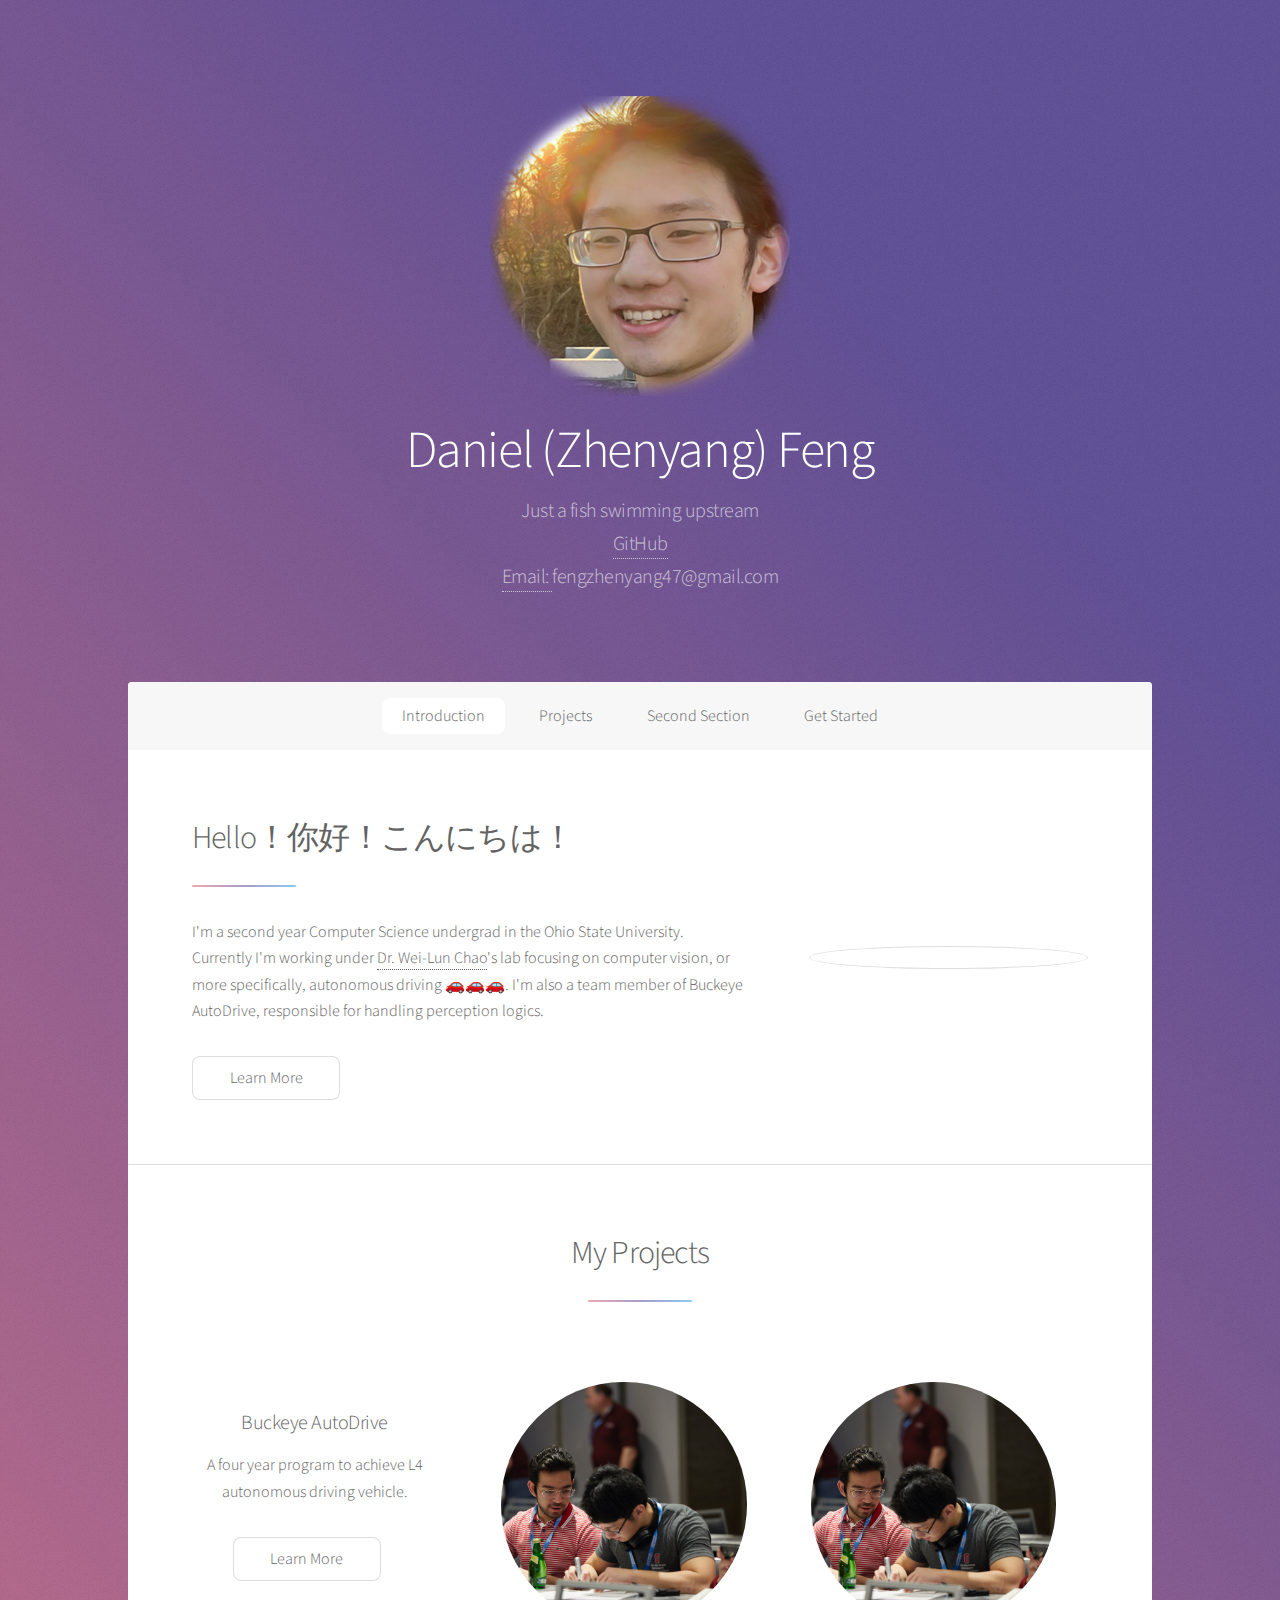
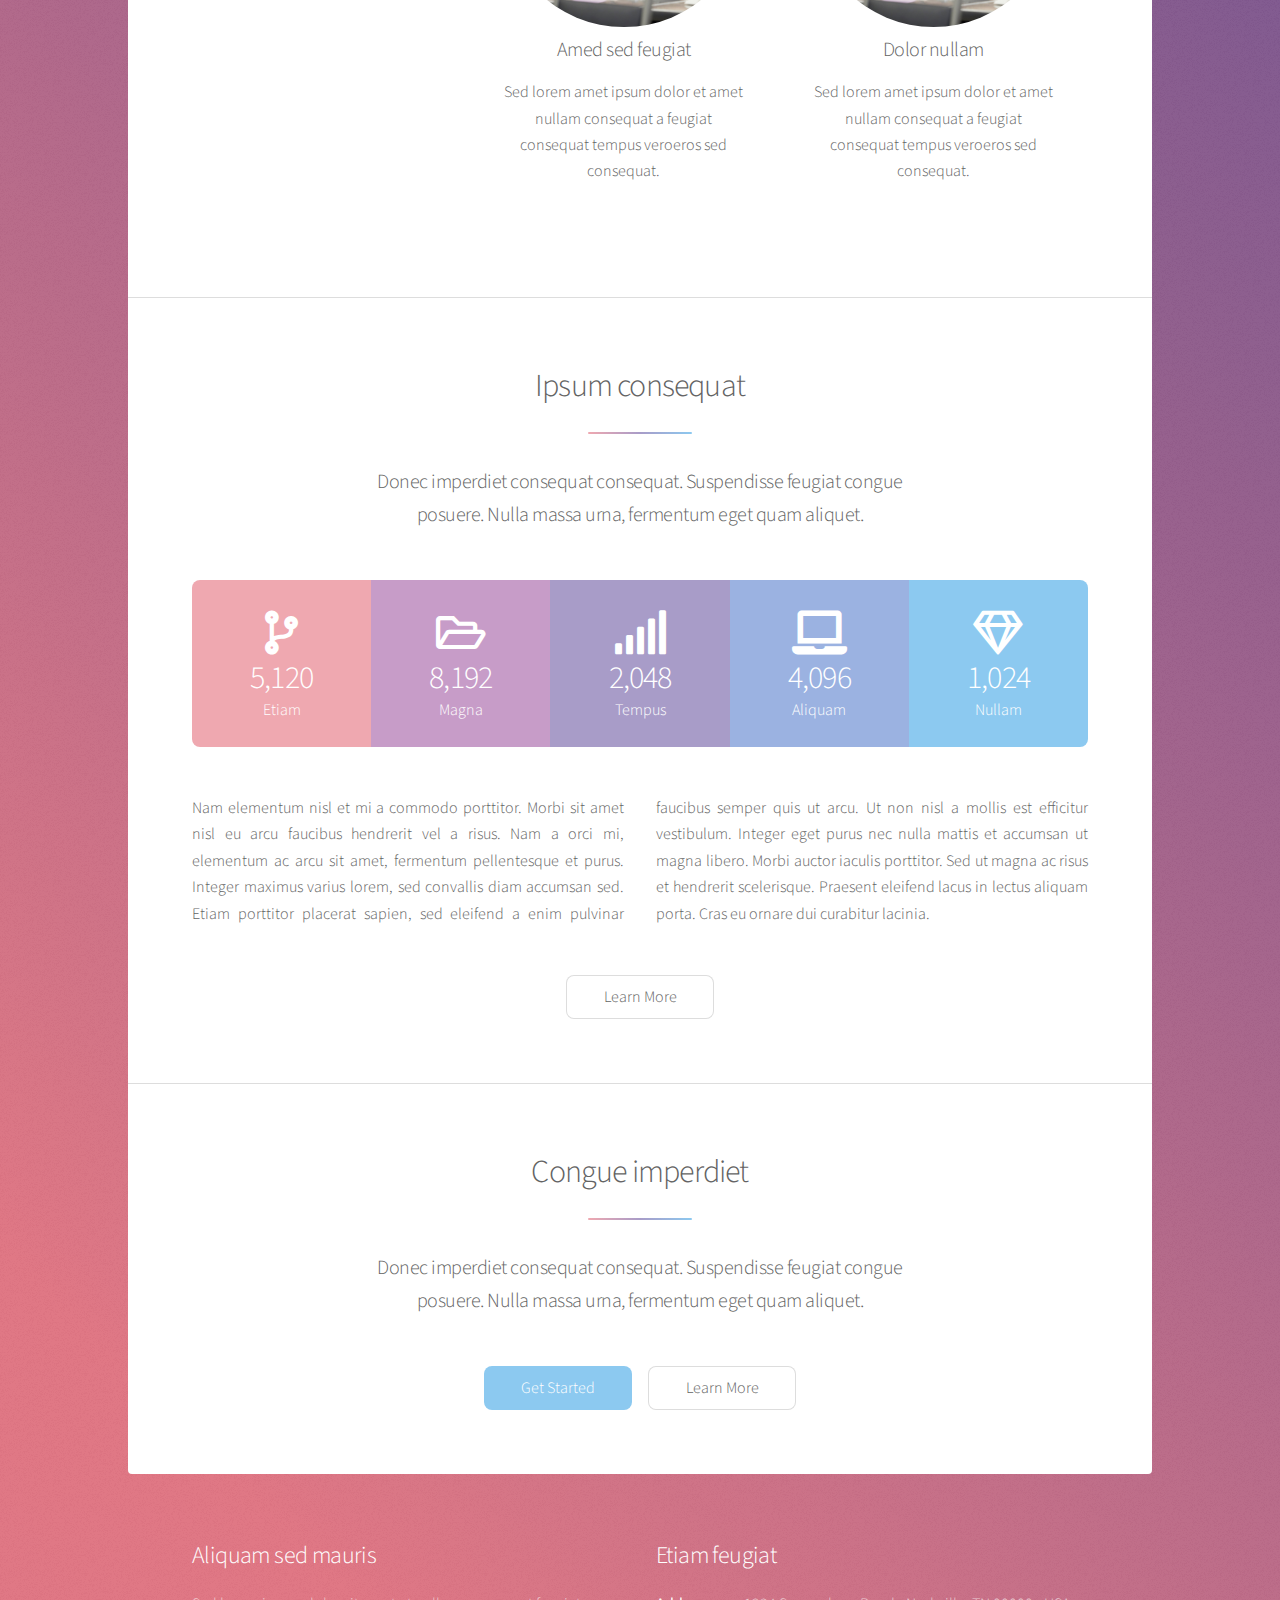
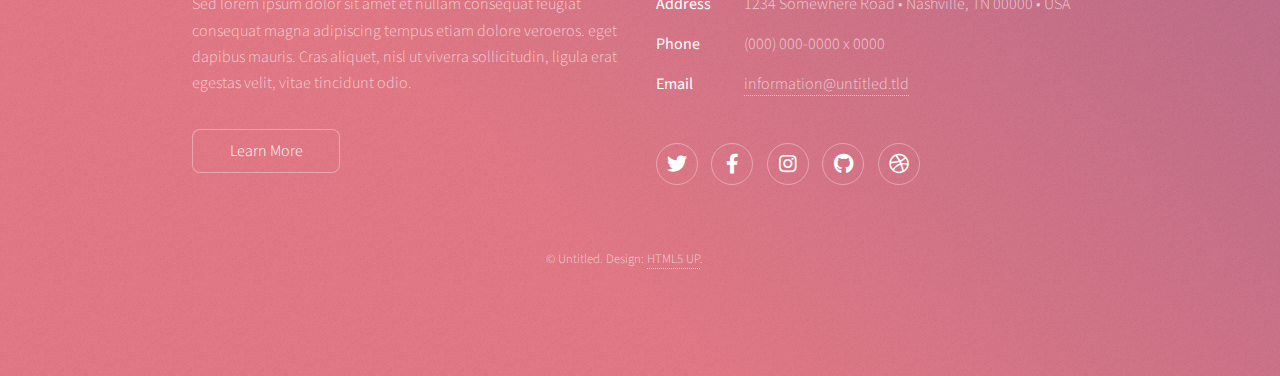
==== commit 9e4c95cd: "updates" ====
--- a/index.html
+++ b/index.html
@@ -30,7 +30,7 @@
 					<nav id="nav">
 						<ul>
 							<li><a href="#intro" class="active">Introduction</a></li>
-							<li><a href="#first">First Section</a></li>
+							<li><a href="#first">Projects</a></li>
 							<li><a href="#second">Second Section</a></li>
 							<li><a href="#cta">Get Started</a></li>
 						</ul>
@@ -47,44 +47,41 @@
 											<h2>Hello！你好！こんにちは！</h2>
 										</header>
 										<p>I'm a second year Computer Science undergrad in the Ohio State University.
-                                            Currently I'm working under Dr. Chao's lab, focusing on computer vision and specifically autonomous driving 🚗🚗🚗.
-                                            I'm also a team member of Buckeye AutoDrive, responsible for developing lane recognition and 
-                                            color correction algorithms.</p>
+                                            Currently I'm working under <a href="https://sites.google.com/view/wei-lun-harry-chao"> Dr. Wei-Lun Chao</a>'s lab focusing on computer vision, or more specifically, autonomous driving 🚗🚗🚗.
+                                            I'm also a team member of Buckeye AutoDrive, responsible for handling perception logics.</p>
 										<ul class="actions">
 											<li><a href="generic.html" class="button">Learn More</a></li>
 										</ul>
 									</div>
-									<span class="image"><img src="images/pic01.jpg" alt="" /></span>
+									<span class="image"><img src="images/pic07.jpg" alt="" /></span>
 								</div>
 							</section>
 
 						<!-- First Section -->
 							<section id="first" class="main special">
 								<header class="major">
-									<h2>Magna veroeros</h2>
+									<h2>My Projects</h2>
 								</header>
 								<ul class="features">
 									<li>
-										<span class="icon solid major style1 fa-code"></span>
-										<h3>Ipsum consequat</h3>
-										<p>Sed lorem amet ipsum dolor et amet nullam consequat a feugiat consequat tempus veroeros sed consequat.</p>
+										<span class="image"><img style="border-radius: 100%;width: 100%;" src="images/pipeline.gif" alt="" /></span>
+										<h3>Buckeye AutoDrive</h3>
+										<p>A four year program to achieve L4 autonomous driving vehicle.</p>
+										<ul class="actions">
+											<a style="margin: auto;" href="AutoDrive.html" class="button">Learn More</a>
+										</ul>
 									</li>
 									<li>
-										<span class="icon major style3 fa-copy"></span>
+										<span class="image"><img style="border-radius: 100%;width: 100%;" src="images/pic01.jpg" alt="" /></span>
 										<h3>Amed sed feugiat</h3>
 										<p>Sed lorem amet ipsum dolor et amet nullam consequat a feugiat consequat tempus veroeros sed consequat.</p>
 									</li>
 									<li>
-										<span class="icon major style5 fa-gem"></span>
+										<span class="image"><img style="border-radius: 100%;width: 100%;" src="images/pic01.jpg" alt="" /></span>
 										<h3>Dolor nullam</h3>
 										<p>Sed lorem amet ipsum dolor et amet nullam consequat a feugiat consequat tempus veroeros sed consequat.</p>
 									</li>
 								</ul>
-								<footer class="major">
-									<ul class="actions special">
-										<li><a href="generic.html" class="button">Learn More</a></li>
-									</ul>
-								</footer>
 							</section>
 
 						<!-- Second Section -->
--- a/assets/css/main.css
+++ b/assets/css/main.css
@@ -1,10 +1,10 @@
 @import url(fontawesome-all.min.css);
 @import 'https://fonts.googleapis.com/css?family=Source+Sans+Pro:300,400';
 
-/*
-	Stellar by HTML5 UP
-	html5up.net | @ajlkn
-	Free for personal and commercial use under the CCA 3.0 license (html5up.net/license)
+/*
+	Stellar by HTML5 UP
+	html5up.net | @ajlkn
+	Free for personal and commercial use under the CCA 3.0 license (html5up.net/license)
 */
 
 html, body, div, span, applet, object,
@@ -2814,10 +2814,10 @@
 	}
 
 		.features li {
-			width: calc(33.33333% - 2em);
-			margin-left: 2em;
-			margin-top: 3em;
-			padding: 0;
+			width: calc(33.33333%);
+			margin-left: 0em;
+			margin-top: 0em;
+			padding: 2em;
 		}
 
 			.features li:nth-child(1), .features li:nth-child(2), .features li:nth-child(3) {
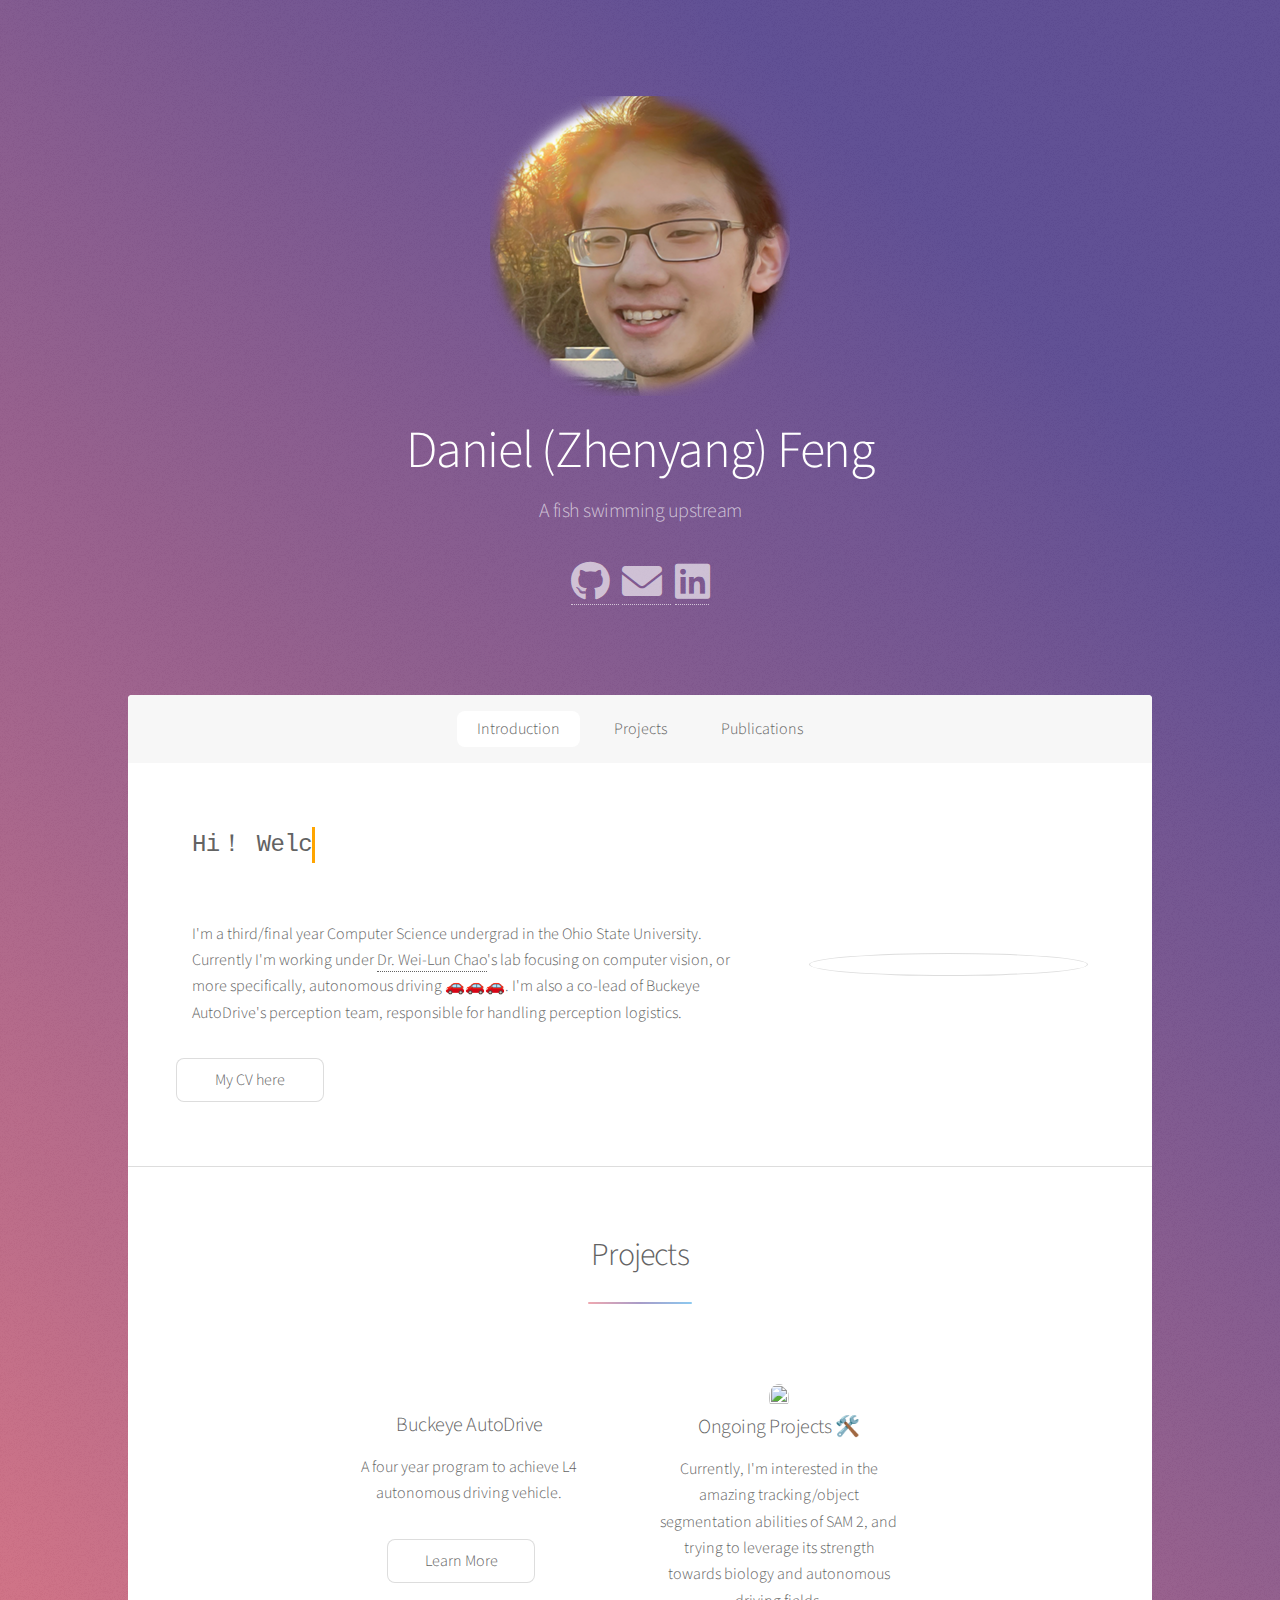
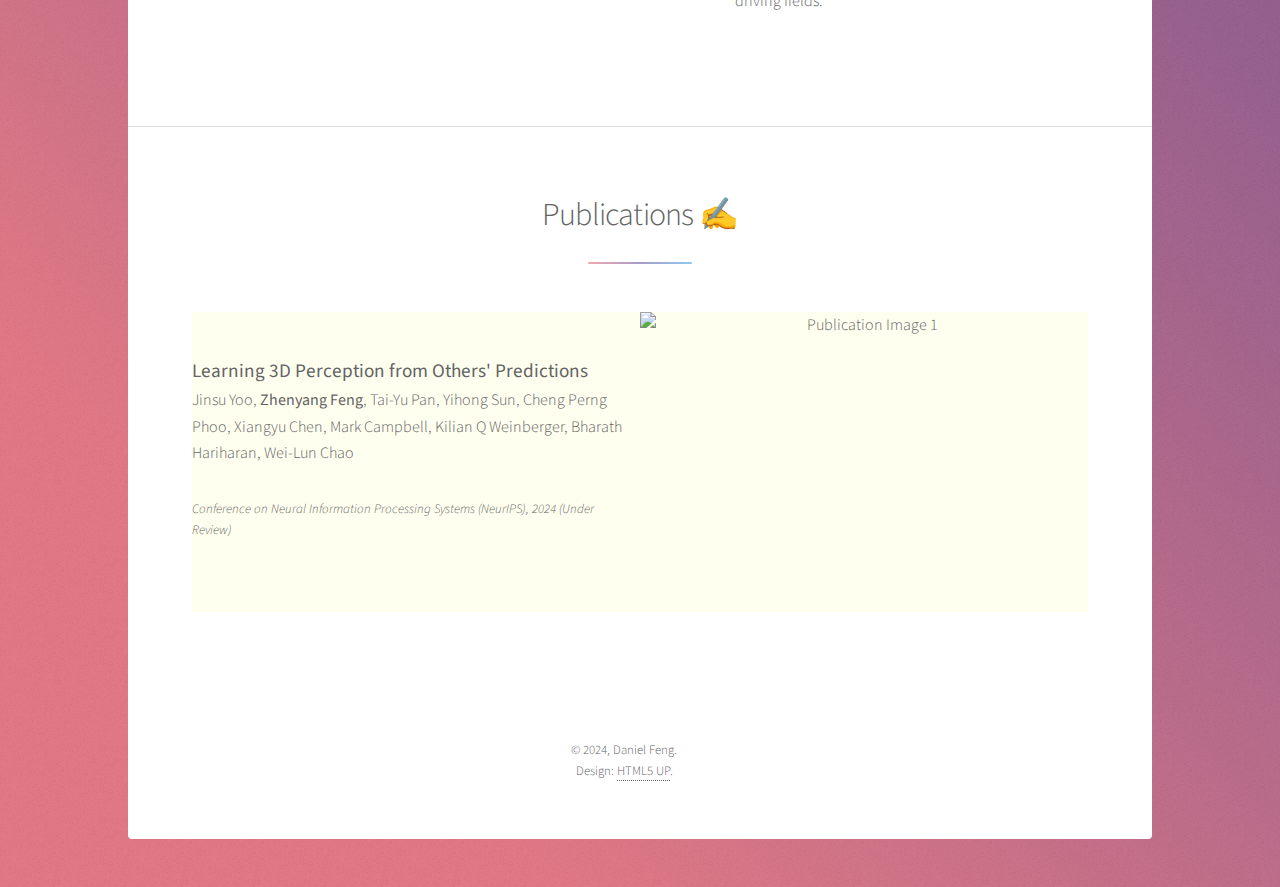
==== commit 22b3a17c: "finished v2" ====
--- a/index.html
+++ b/index.html
@@ -10,7 +10,38 @@
 		<meta charset="utf-8" />
 		<meta name="viewport" content="width=device-width, initial-scale=1, user-scalable=no" />
 		<link rel="stylesheet" href="assets/css/main.css" />
+		<link rel="stylesheet" href="https://cdnjs.cloudflare.com/ajax/libs/font-awesome/6.0.0-beta3/css/all.min.css">
 		<noscript><link rel="stylesheet" href="assets/css/noscript.css" /></noscript>
+		<style>
+			.typing-container {
+            overflow: hidden;
+            white-space: nowrap;
+            border-right: .15em solid orange; /* Cursor */
+            font-family: monospace;
+            font-size: 24px;
+            display: inline-block; /* Ensures cursor position is correct */
+        }
+		</style>
+		 <style>
+			#image-slider {
+				position: relative;
+				width: 50%; /* Adjust based on your layout */
+				overflow: hidden;
+				height: 300px; /* Adjust height as needed */
+			}
+	
+			#image-slider-wrapper {
+				display: flex;
+				transition: transform 0.5s ease-in-out;
+				width: 100%;
+			}
+	
+			#image-slider img {
+				width: 100%;
+				height: auto; /* Ensure images fill the container properly */
+				flex-shrink: 0; /* Prevent images from shrinking */
+			}
+		</style>
 	</head>
 	<body class="is-preload">
 
@@ -21,9 +52,10 @@
 					<header id="header" class="alt">
 						<span class="logo"><img src="images/logo.png" alt="" /></span>
 						<h1>Daniel (Zhenyang) Feng</h1>
-						<p>Just a fish swimming upstream<br />
-						<a href="https://github.com/DeFisch">GitHub</a><br />
-                        <a href="fengzhenyang47@gmail.com">Email: </a>fengzhenyang47@gmail.com</p>
+						<p>A fish swimming upstream<br /> <br />
+						<a href="https://github.com/DeFisch"><i class="fab fa-github" style="font-size: 40px;">&nbsp;</i></a>
+                        <a href="mailto:fengzhenyang47@gmail.com"><i class="fas fa-envelope" style="font-size: 40px;">&nbsp;</i></a>
+						<a href="https://www.linkedin.com/in/daniel-feng-3a6793310/"><i class="fab fa-linkedin" style="font-size: 40px;"></i></a> </p>
 					</header>
 
 				<!-- Nav -->
@@ -31,8 +63,7 @@
 						<ul>
 							<li><a href="#intro" class="active">Introduction</a></li>
 							<li><a href="#first">Projects</a></li>
-							<li><a href="#second">Second Section</a></li>
-							<li><a href="#cta">Get Started</a></li>
+							<li><a href="#second">Publications</a></li>
 						</ul>
 					</nav>
 
@@ -44,13 +75,48 @@
 								<div class="spotlight">
 									<div class="content">
 										<header class="major">
-											<h2>Hello！你好！こんにちは！</h2>
+											<h3 id="typewriter" class="typing-container"></h3>
+
+											<script>
+												const messages = [
+													"Hi！ Welcome to my personal site!",
+													"你好！我中文名叫冯振洋！",
+													"こんにちは！日本語を勉強中🙇‍♂️",
+													"안녕하세요！"
+												];
+												const element = document.getElementById('typewriter');
+												let messageIndex = 0;
+												let charIndex = 0;
+										
+												function type() {
+													if (charIndex < messages[messageIndex].length) {
+														element.innerHTML += messages[messageIndex].charAt(charIndex);
+														charIndex++;
+														setTimeout(type, 100); // Adjust typing speed here
+													} else {
+														setTimeout(erase, 2000); // Wait before starting to erase
+													}
+												}
+										
+												function erase() {
+													if (charIndex > 0) {
+														element.innerHTML = messages[messageIndex].substring(0, charIndex - 1);
+														charIndex--;
+														setTimeout(erase, 50); // Adjust erasing speed here
+													} else {
+														messageIndex = (messageIndex + 1) % messages.length; // Move to the next message
+														setTimeout(type, 500); // Wait before starting the typing again
+													}
+												}
+										
+												type();
+											</script>
 										</header>
-										<p>I'm a second year Computer Science undergrad in the Ohio State University.
+										<p>I'm a third/final year Computer Science undergrad in the Ohio State University.
                                             Currently I'm working under <a href="https://sites.google.com/view/wei-lun-harry-chao"> Dr. Wei-Lun Chao</a>'s lab focusing on computer vision, or more specifically, autonomous driving 🚗🚗🚗.
-                                            I'm also a team member of Buckeye AutoDrive, responsible for handling perception logics.</p>
+                                            I'm also a co-lead of Buckeye AutoDrive's perception team, responsible for handling perception logistics.</p>
 										<ul class="actions">
-											<li><a href="generic.html" class="button">Learn More</a></li>
+											<a href="cv/CV.pdf" class="button">My CV here</a>
 										</ul>
 									</div>
 									<span class="image"><img src="images/pic07.jpg" alt="" /></span>
@@ -60,7 +126,7 @@
 						<!-- First Section -->
 							<section id="first" class="main special">
 								<header class="major">
-									<h2>My Projects</h2>
+									<h2>Projects</h2>
 								</header>
 								<ul class="features">
 									<li>
@@ -72,100 +138,74 @@
 										</ul>
 									</li>
 									<li>
-										<span class="image"><img style="border-radius: 100%;width: 100%;" src="images/pic01.jpg" alt="" /></span>
-										<h3>Amed sed feugiat</h3>
-										<p>Sed lorem amet ipsum dolor et amet nullam consequat a feugiat consequat tempus veroeros sed consequat.</p>
-									</li>
-									<li>
-										<span class="image"><img style="border-radius: 100%;width: 100%;" src="images/pic01.jpg" alt="" /></span>
-										<h3>Dolor nullam</h3>
-										<p>Sed lorem amet ipsum dolor et amet nullam consequat a feugiat consequat tempus veroeros sed consequat.</p>
+										<span class="image"><img style="border-radius: 100%;width: 100%;height: 100%;" src="images/dino_samv2.gif" alt="" /></span>
+										<h3>Ongoing Projects 🛠️</h3>
+										<p>Currently, I'm interested in the amazing tracking/object segmentation abilities of SAM 2, and trying to leverage its strength towards biology and autonomous driving fields. </p>
+										<!-- <ul class="actions">
+											<a style="margin: auto;" href="AutoDrive.html" class="button">Learn More</a>
+										</ul> -->
 									</li>
 								</ul>
 							</section>
 
 						<!-- Second Section -->
-							<section id="second" class="main special">
-								<header class="major">
-									<h2>Ipsum consequat</h2>
-									<p>Donec imperdiet consequat consequat. Suspendisse feugiat congue<br />
-									posuere. Nulla massa urna, fermentum eget quam aliquet.</p>
-								</header>
-								<ul class="statistics">
-									<li class="style1">
-										<span class="icon solid fa-code-branch"></span>
-										<strong>5,120</strong> Etiam
-									</li>
-									<li class="style2">
-										<span class="icon fa-folder-open"></span>
-										<strong>8,192</strong> Magna
-									</li>
-									<li class="style3">
-										<span class="icon solid fa-signal"></span>
-										<strong>2,048</strong> Tempus
-									</li>
-									<li class="style4">
-										<span class="icon solid fa-laptop"></span>
-										<strong>4,096</strong> Aliquam
-									</li>
-									<li class="style5">
-										<span class="icon fa-gem"></span>
-										<strong>1,024</strong> Nullam
-									</li>
-								</ul>
-								<p class="content">Nam elementum nisl et mi a commodo porttitor. Morbi sit amet nisl eu arcu faucibus hendrerit vel a risus. Nam a orci mi, elementum ac arcu sit amet, fermentum pellentesque et purus. Integer maximus varius lorem, sed convallis diam accumsan sed. Etiam porttitor placerat sapien, sed eleifend a enim pulvinar faucibus semper quis ut arcu. Ut non nisl a mollis est efficitur vestibulum. Integer eget purus nec nulla mattis et accumsan ut magna libero. Morbi auctor iaculis porttitor. Sed ut magna ac risus et hendrerit scelerisque. Praesent eleifend lacus in lectus aliquam porta. Cras eu ornare dui curabitur lacinia.</p>
-								<footer class="major">
-									<ul class="actions special">
-										<li><a href="generic.html" class="button">Learn More</a></li>
-									</ul>
-								</footer>
-							</section>
-
-						<!-- Get Started -->
-							<section id="cta" class="main special">
-								<header class="major">
-									<h2>Congue imperdiet</h2>
-									<p>Donec imperdiet consequat consequat. Suspendisse feugiat congue<br />
-									posuere. Nulla massa urna, fermentum eget quam aliquet.</p>
-								</header>
-								<footer class="major">
-									<ul class="actions special">
-										<li><a href="generic.html" class="button primary">Get Started</a></li>
-										<li><a href="generic.html" class="button">Learn More</a></li>
-									</ul>
-								</footer>
-							</section>
-
-					</div>
-
+						<section id="second" class="main special">
+							<header class="major">
+								<h2>Publications ✍️</h2>
+								<!-- <p>Google Scholar</p> -->
+							</header>
+							
+							<!-- Container for papers and image -->
+							<div style="display: flex; justify-content: space-between; align-items: center; background-color: ivory;">
+								
+								<!-- Paper information on the left -->
+								<div id="papers" style="flex: 1; padding-right: 1em;">
+									<!-- Left-align paper title -->
+									<cite id="Jinsu" style="font-size: larger; font-weight: bolder; display: block; text-align: left;">
+										Learning 3D Perception from Others' Predictions
+									</cite>
+									<p style="font-size: medium; text-align: left;">
+										Jinsu Yoo, <b>Zhenyang Feng</b>, Tai-Yu Pan, Yihong Sun, Cheng Perng Phoo, Xiangyu Chen, 
+										Mark Campbell, Kilian Q Weinberger, Bharath Hariharan, Wei-Lun Chao
+									</p>
+									<!-- Conference information -->
+									<p style="font-size: small; font-style: italic; text-align: left;">
+										Conference on Neural Information Processing Systems (NeurIPS), 2024  (Under Review)
+									</p>
+								</div>
+								
+								<!-- Project image on the right -->
+								<div id="image-slider">
+									<div id="image-slider-wrapper">
+										<img src="images/r_and_b.png" alt="Publication Image 1">
+										<img src="images/r_and_b2.png" alt="Publication Image 2">
+										<img src="images/r_and_b3.png" alt="Publication Image 3">
+										<!-- Add more images as needed -->
+									</div>
+								</div>
+							
+								<script>
+									const sliderWrapper = document.getElementById('image-slider-wrapper');
+									const images = sliderWrapper.children;
+									const imageCount = images.length;
+									let currentIndex = 0;
+							
+									function moveToNextImage() {
+										currentIndex = (currentIndex + 1) % imageCount;
+										const offset = -currentIndex * 100; // Move by 100% of the container width
+										sliderWrapper.style.transform = `translateX(${offset}%)`;
+									}
+							
+									setInterval(moveToNextImage, 3000); // Change image every 3 seconds
+								</script>
+								
+							</div>
+						</section>						
+						
+						
 				<!-- Footer -->
 					<footer id="footer">
-						<section>
-							<h2>Aliquam sed mauris</h2>
-							<p>Sed lorem ipsum dolor sit amet et nullam consequat feugiat consequat magna adipiscing tempus etiam dolore veroeros. eget dapibus mauris. Cras aliquet, nisl ut viverra sollicitudin, ligula erat egestas velit, vitae tincidunt odio.</p>
-							<ul class="actions">
-								<li><a href="generic.html" class="button">Learn More</a></li>
-							</ul>
-						</section>
-						<section>
-							<h2>Etiam feugiat</h2>
-							<dl class="alt">
-								<dt>Address</dt>
-								<dd>1234 Somewhere Road &bull; Nashville, TN 00000 &bull; USA</dd>
-								<dt>Phone</dt>
-								<dd>(000) 000-0000 x 0000</dd>
-								<dt>Email</dt>
-								<dd><a href="#">information@untitled.tld</a></dd>
-							</dl>
-							<ul class="icons">
-								<li><a href="#" class="icon brands fa-twitter alt"><span class="label">Twitter</span></a></li>
-								<li><a href="#" class="icon brands fa-facebook-f alt"><span class="label">Facebook</span></a></li>
-								<li><a href="#" class="icon brands fa-instagram alt"><span class="label">Instagram</span></a></li>
-								<li><a href="#" class="icon brands fa-github alt"><span class="label">GitHub</span></a></li>
-								<li><a href="#" class="icon brands fa-dribbble alt"><span class="label">Dribbble</span></a></li>
-							</ul>
-						</section>
-						<p class="copyright">&copy; Untitled. Design: <a href="https://html5up.net">HTML5 UP</a>.</p>
+						<p class="copyright">&copy; 2024, Daniel Feng. <br /> Design: <a href="https://html5up.net">HTML5 UP</a>.</p>
 					</footer>
 
 			</div>
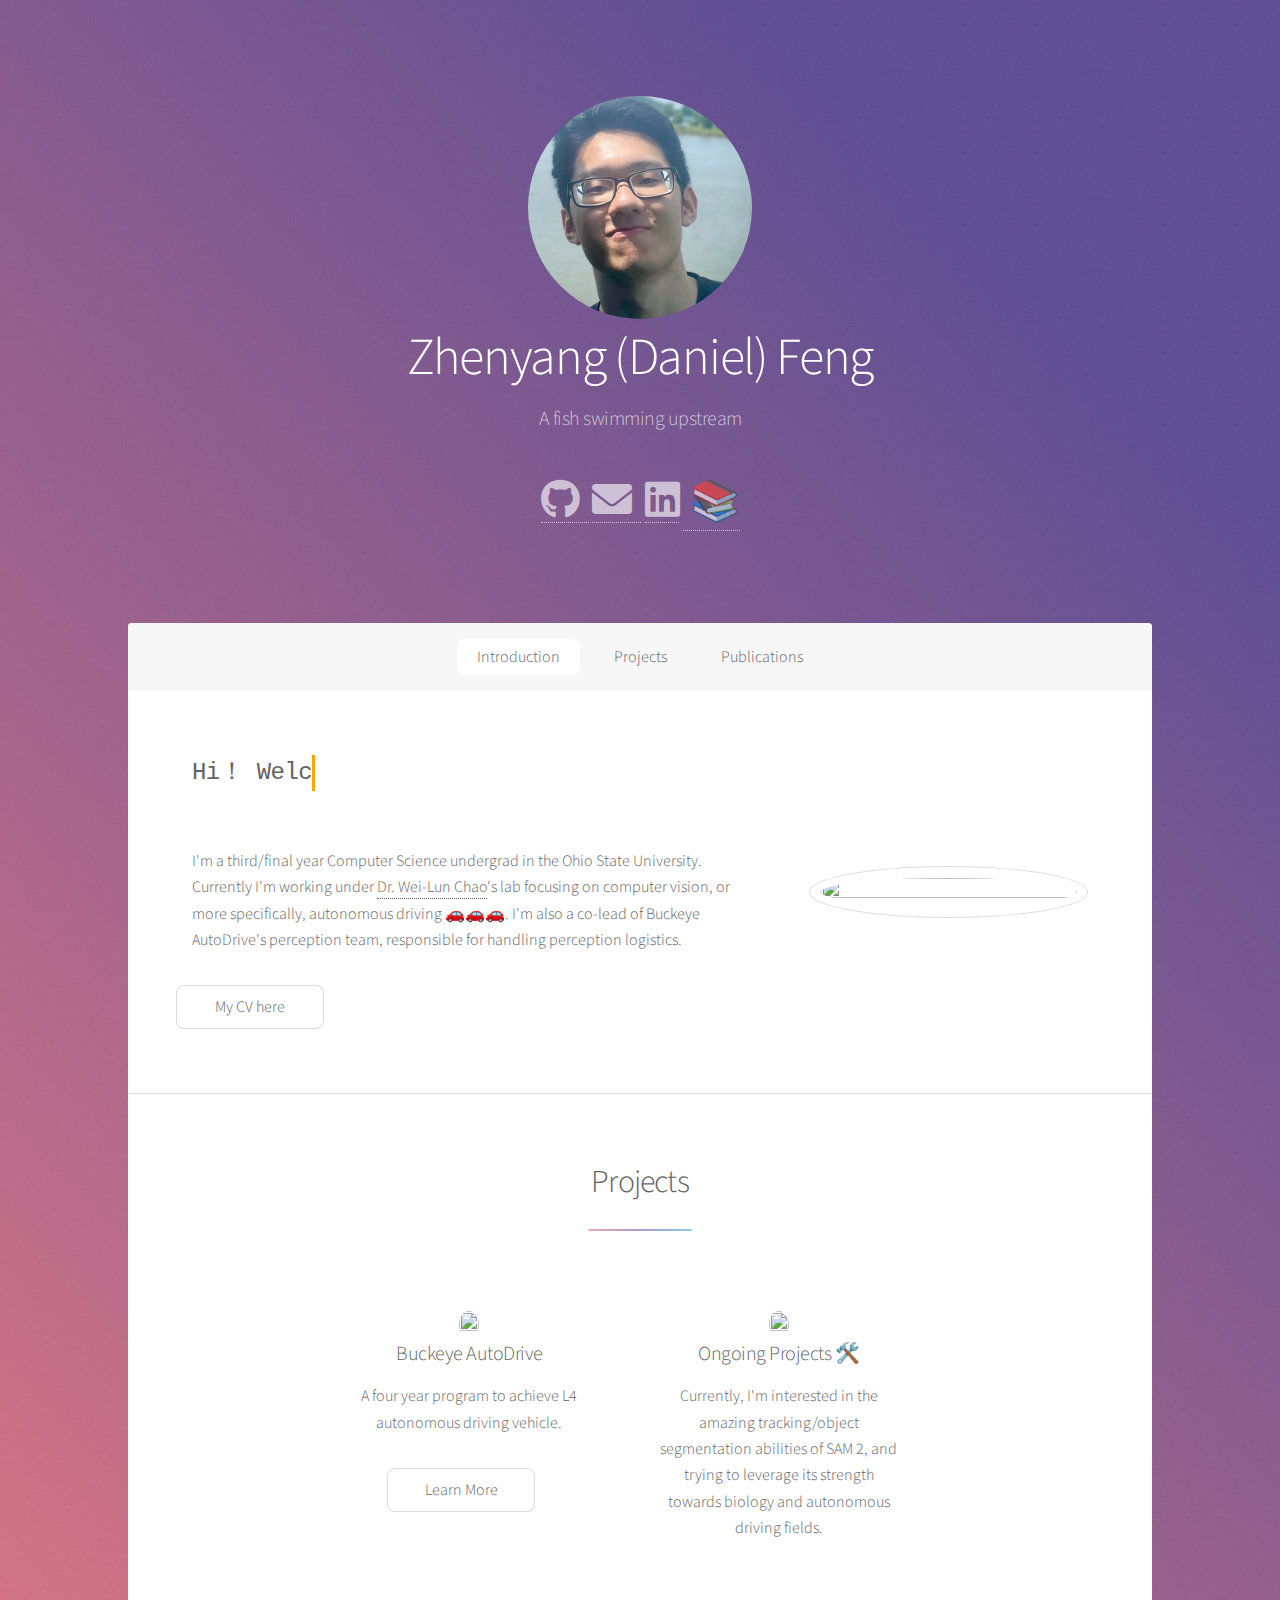
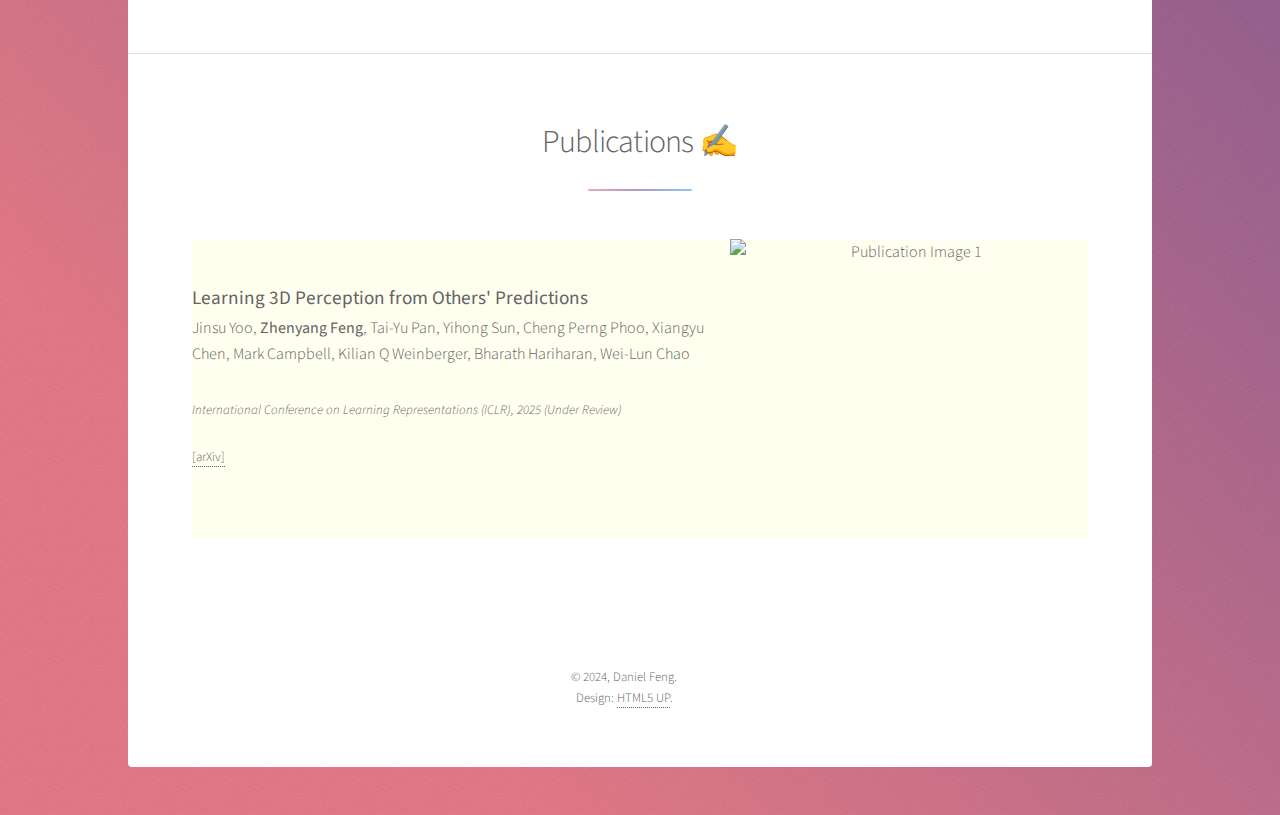
==== commit 04e65bd9: "updates" ====
--- a/index.html
+++ b/index.html
@@ -17,15 +17,37 @@
             overflow: hidden;
             white-space: nowrap;
             border-right: .15em solid orange; /* Cursor */
+			height: 1.5em; /* Adjust height as needed */
             font-family: monospace;
             font-size: 24px;
             display: inline-block; /* Ensures cursor position is correct */
         }
+		.image-cropper {
+		width: 100px;
+		height: 100px;
+		position: relative;
+		overflow: hidden;
+		border-radius: 50%;
+		}
+
+		img {
+		display: inline;
+		margin: 0 auto;
+		height: 100%;
+		width: auto;
+		}
+
+		img.rounded {
+		object-fit: cover;
+		border-radius: 50%;
+		height: auto;
+		width: 25%;
+		}
 		</style>
 		 <style>
 			#image-slider {
 				position: relative;
-				width: 50%; /* Adjust based on your layout */
+				width: 40%; /* Adjust based on your layout */
 				overflow: hidden;
 				height: 300px; /* Adjust height as needed */
 			}
@@ -49,14 +71,18 @@
 			<div id="wrapper">
 
 				<!-- Header -->
-					<header id="header" class="alt">
-						<span class="logo"><img src="images/logo.png" alt="" /></span>
-						<h1>Daniel (Zhenyang) Feng</h1>
-						<p>A fish swimming upstream<br /> <br />
-						<a href="https://github.com/DeFisch"><i class="fab fa-github" style="font-size: 40px;">&nbsp;</i></a>
-                        <a href="mailto:fengzhenyang47@gmail.com"><i class="fas fa-envelope" style="font-size: 40px;">&nbsp;</i></a>
-						<a href="https://www.linkedin.com/in/daniel-feng-3a6793310/"><i class="fab fa-linkedin" style="font-size: 40px;"></i></a> </p>
-					</header>
+				<header id="header" class="alt">
+					<span class="image-cropper">
+						<img src="images/logo.JPG" alt="Zhenyang (Daniel) Feng's Logo" class="rounded"/>
+					</span>
+					<h1>Zhenyang (Daniel) Feng</h1>
+					<p>A fish swimming upstream<br /> <br />
+					<a href="https://github.com/DeFisch"><i class="fab fa-github" style="font-size: 40px;">&nbsp;</i></a>
+					<a href="mailto:fengzhenyang47@gmail.com"><i class="fas fa-envelope" style="font-size: 40px;">&nbsp;</i></a>
+					<a href="https://www.linkedin.com/in/daniel-feng-3a6793310/"><i class="fab fa-linkedin" style="font-size: 40px;"></i></a> 
+					<a href="https://scholar.google.com/citations?user=AqH1WEEAAAAJ&hl=en&oi=ao" style="font-size: 40px;">&nbsp;📚</a>
+					</p>
+				</header>
 
 				<!-- Nav -->
 					<nav id="nav">
@@ -170,7 +196,11 @@
 									</p>
 									<!-- Conference information -->
 									<p style="font-size: small; font-style: italic; text-align: left;">
-										Conference on Neural Information Processing Systems (NeurIPS), 2024  (Under Review)
+										International Conference on Learning Representations (ICLR), 2025  (Under Review)
+									</p>
+									<!-- arXiv link -->
+									<p style="font-size: small; text-align: left;">
+										<a href="https://arxiv.org/abs/2410.02646" target="_blank">[arXiv]</a>
 									</p>
 								</div>
 								
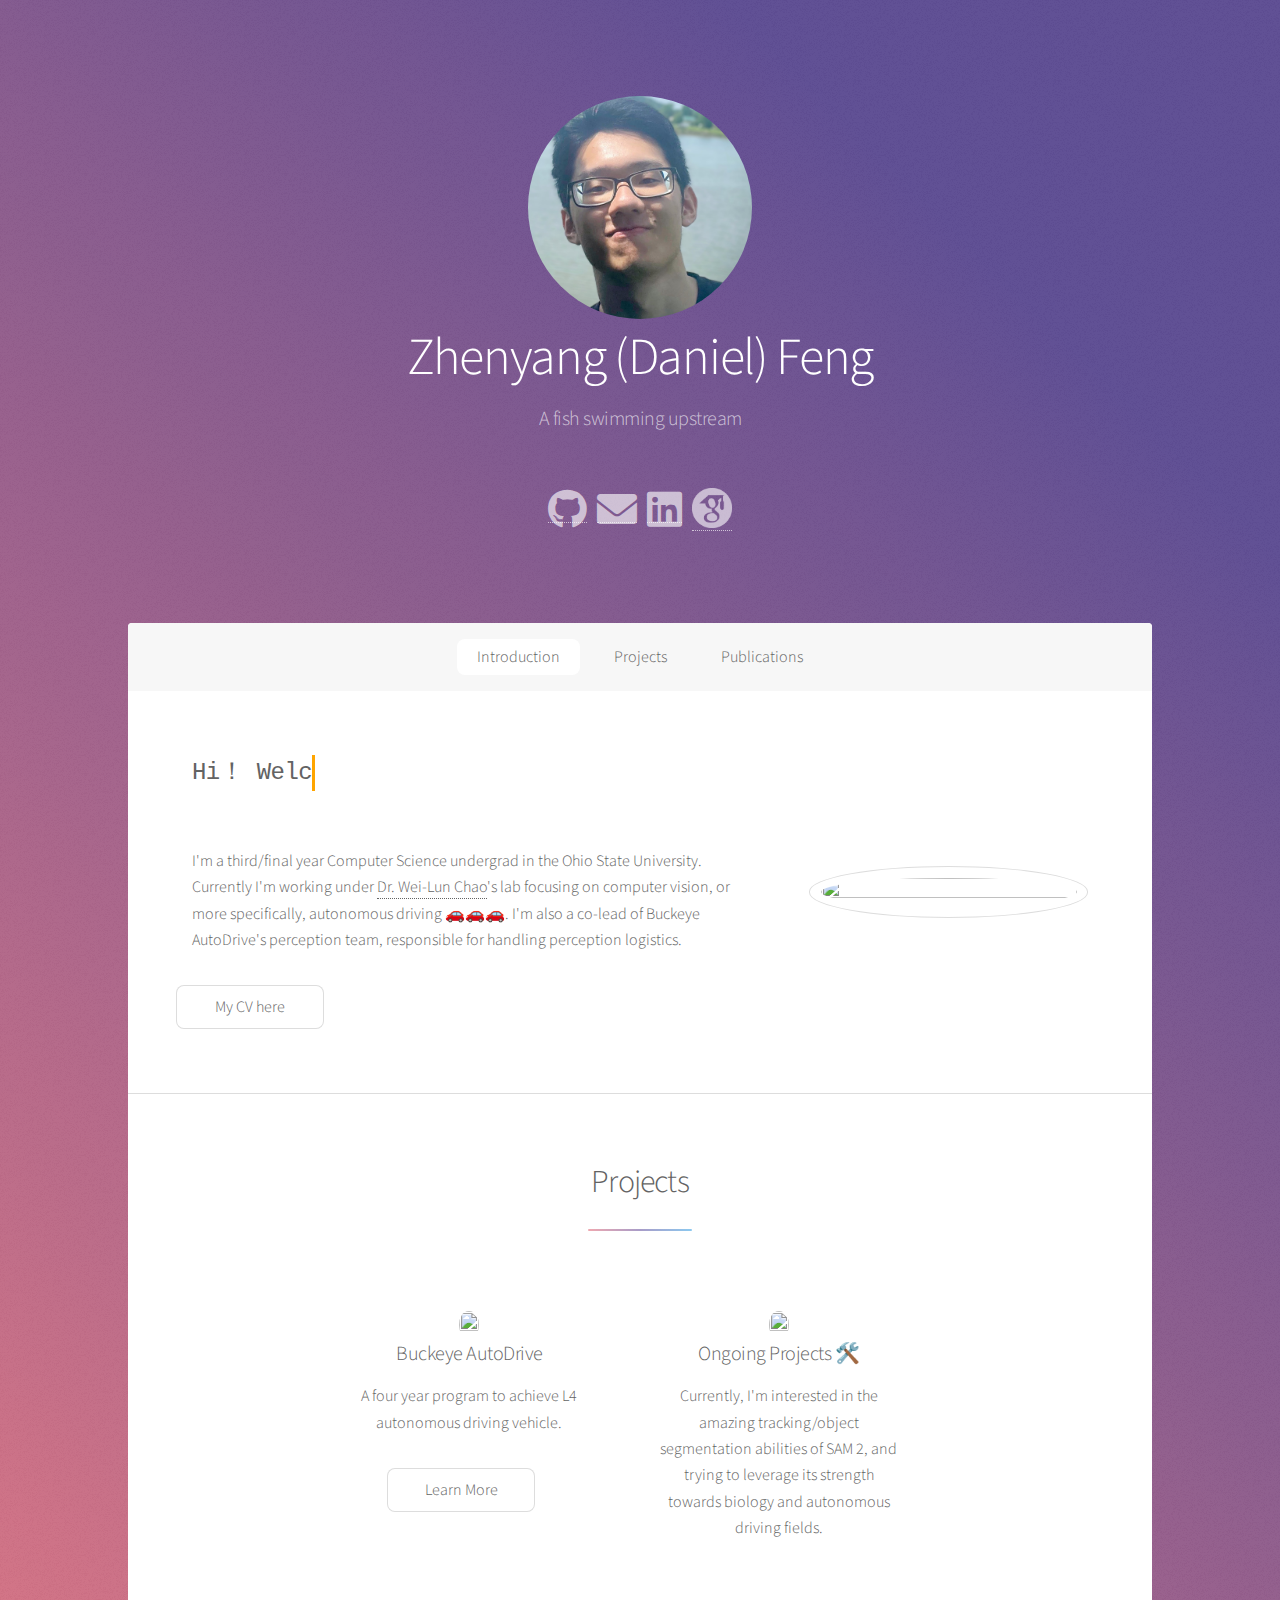
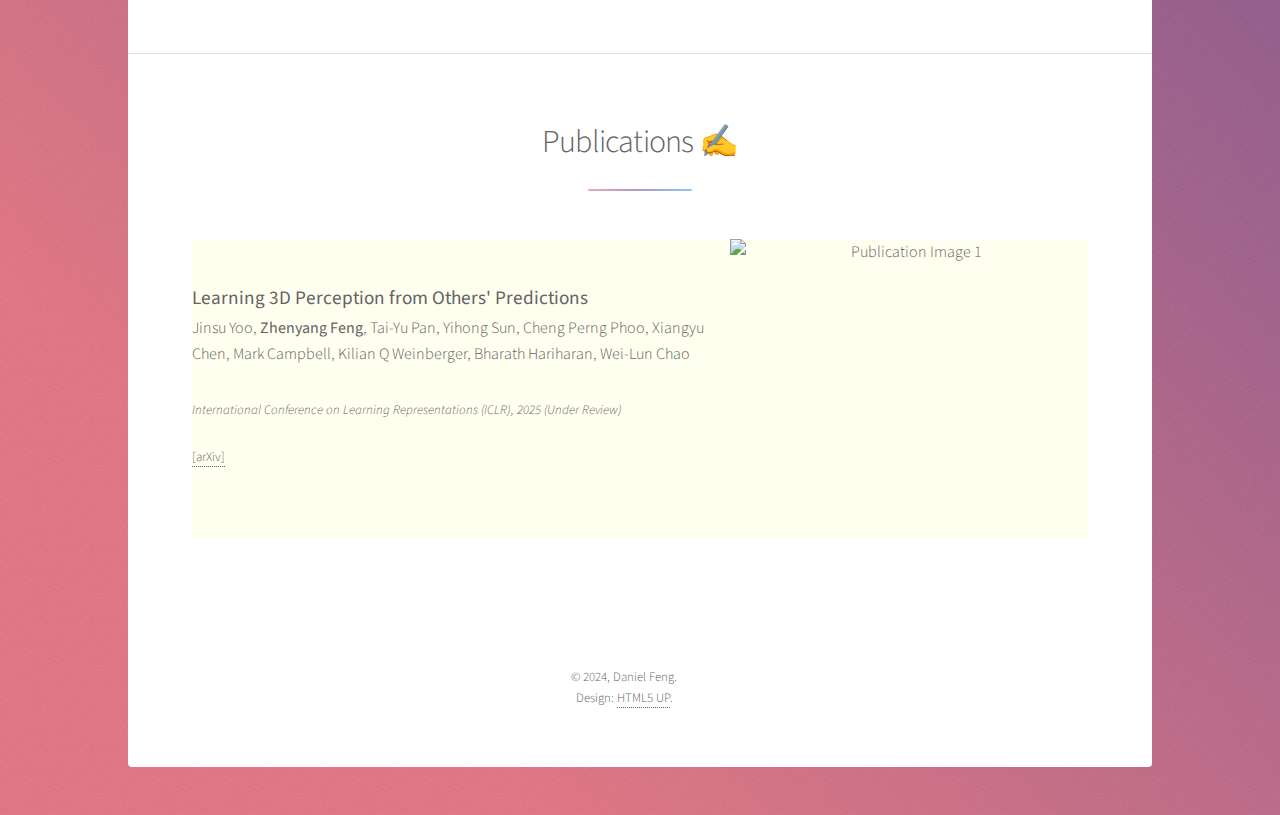
==== commit 040436e0: "updates" ====
--- a/index.html
+++ b/index.html
@@ -13,6 +13,9 @@
 		<link rel="stylesheet" href="https://cdnjs.cloudflare.com/ajax/libs/font-awesome/6.0.0-beta3/css/all.min.css">
 		<noscript><link rel="stylesheet" href="assets/css/noscript.css" /></noscript>
 		<style>
+			i.fab, i.fas {
+				vertical-align: middle; /* Align FontAwesome icons */
+			}
 			.typing-container {
             overflow: hidden;
             white-space: nowrap;
@@ -77,10 +80,10 @@
 					</span>
 					<h1>Zhenyang (Daniel) Feng</h1>
 					<p>A fish swimming upstream<br /> <br />
-					<a href="https://github.com/DeFisch"><i class="fab fa-github" style="font-size: 40px;">&nbsp;</i></a>
-					<a href="mailto:fengzhenyang47@gmail.com"><i class="fas fa-envelope" style="font-size: 40px;">&nbsp;</i></a>
-					<a href="https://www.linkedin.com/in/daniel-feng-3a6793310/"><i class="fab fa-linkedin" style="font-size: 40px;"></i></a> 
-					<a href="https://scholar.google.com/citations?user=AqH1WEEAAAAJ&hl=en&oi=ao" style="font-size: 40px;">&nbsp;📚</a>
+					<a href="https://github.com/DeFisch"><i class="fab fa-github" style="font-size: 40px;"></i></a>&nbsp;&nbsp;
+					<a href="mailto:fengzhenyang47@gmail.com"><i class="fas fa-envelope" style="font-size: 40px;"></i></a>&nbsp;&nbsp;
+					<a href="https://www.linkedin.com/in/daniel-feng-3a6793310/"><i class="fab fa-linkedin" style="font-size: 40px;"></i></a>&nbsp;&nbsp;
+					<a href="https://scholar.google.com/citations?user=AqH1WEEAAAAJ&hl=en&oi=ao" style="font-size: 40px;"><img src="images/google-scholar.png" alt="Google Scholar" style="width:40px; height:auto; opacity: 60%; vertical-align: middle; display: inline-block; margin: 0 0 -8px;"/></i></a> 
 					</p>
 				</header>
 
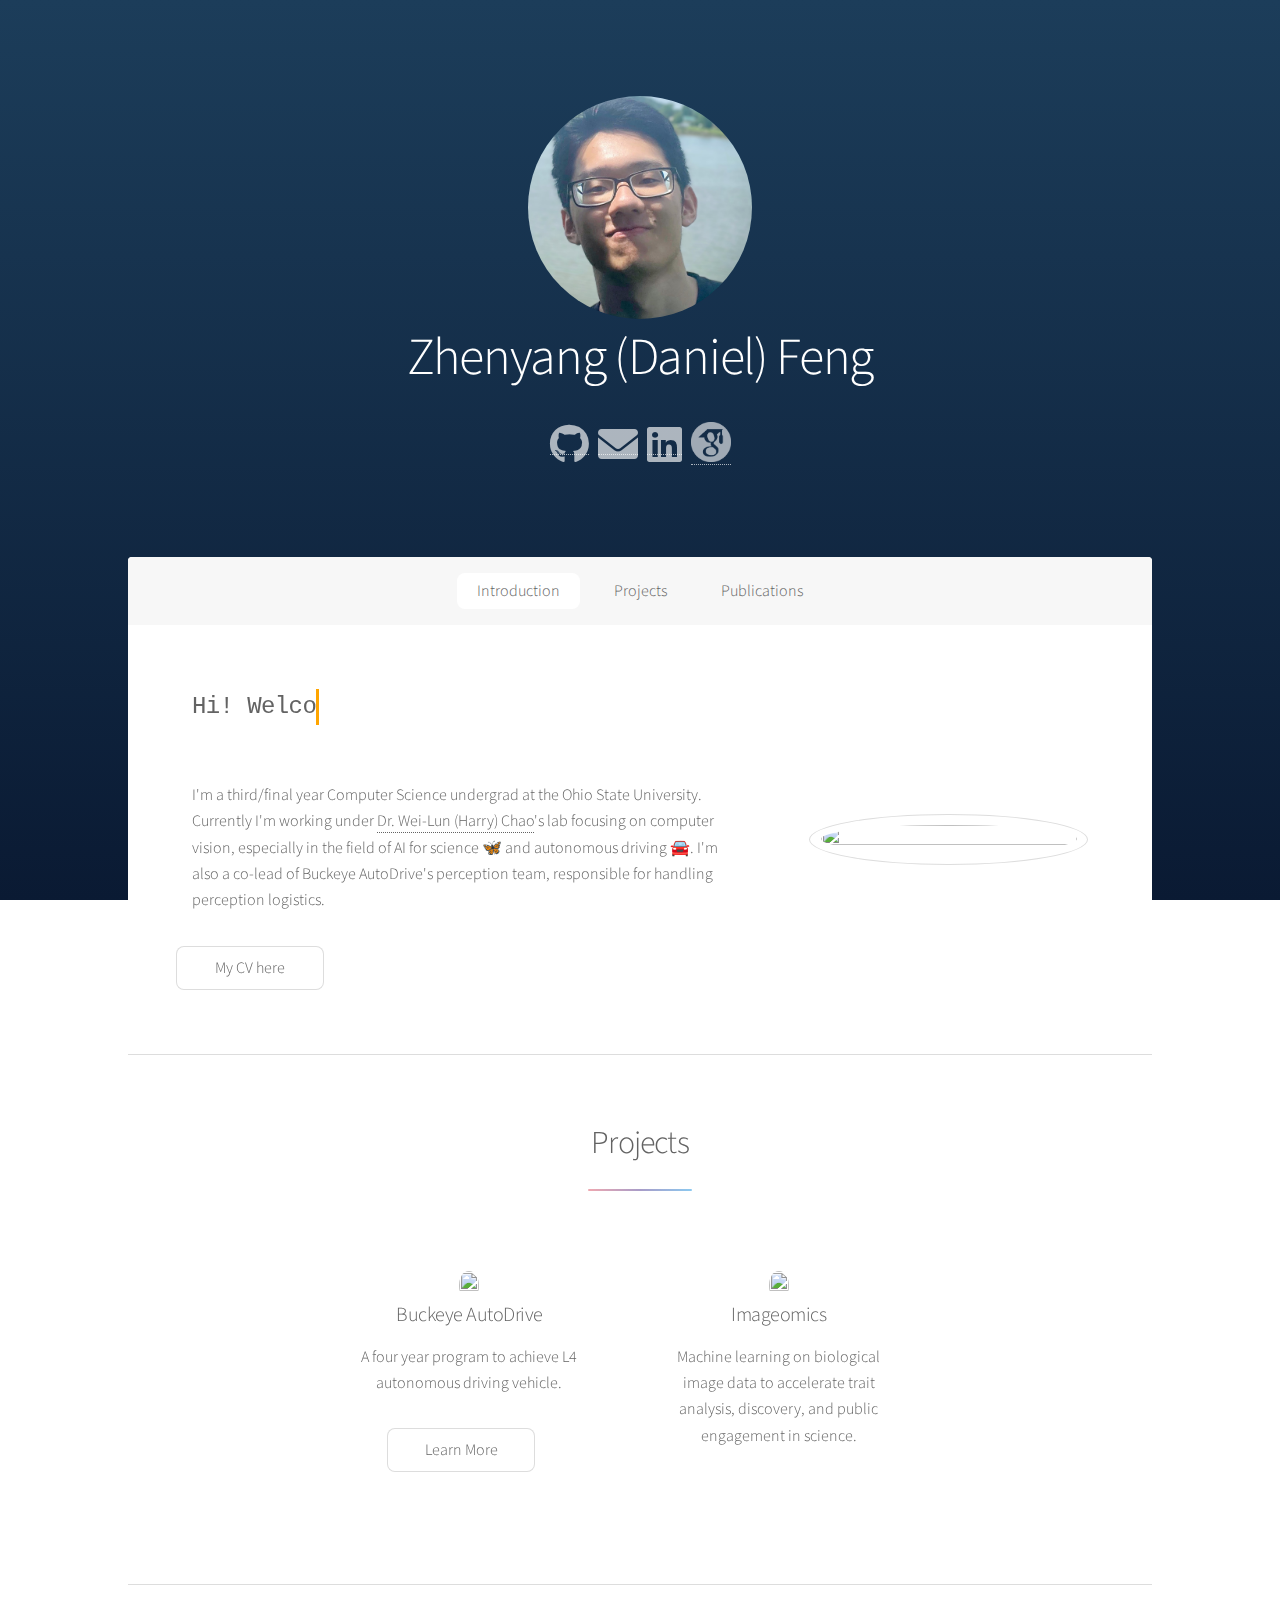
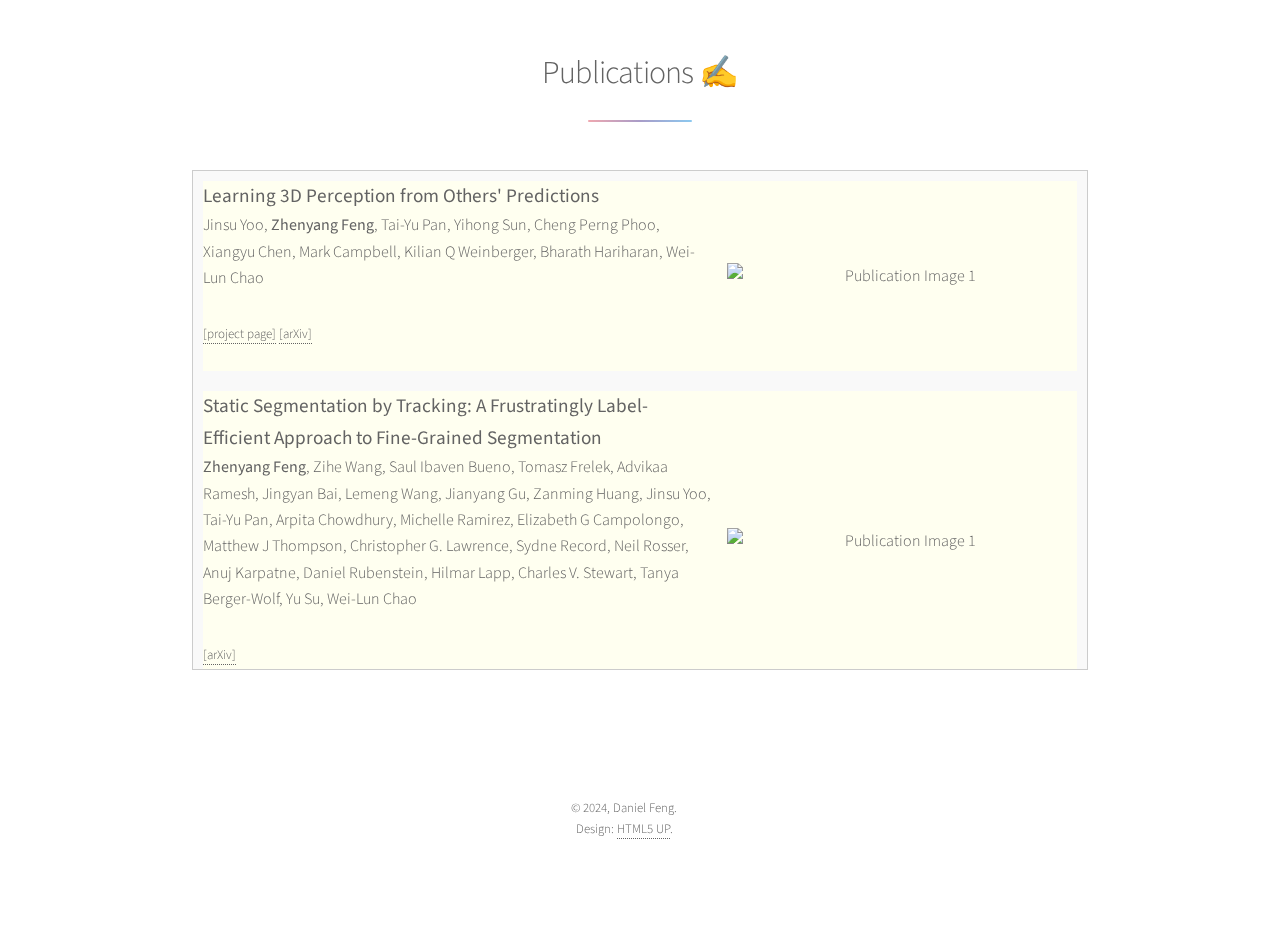
==== commit 6c098623: "improve UI" ====
--- a/index.html
+++ b/index.html
@@ -8,8 +8,10 @@
 	<head>
 		<title>Daniel Feng</title>
 		<meta charset="utf-8" />
-		<meta name="viewport" content="width=device-width, initial-scale=1, user-scalable=no" />
+		<!-- <meta name="viewport" content="width=device-width, initial-scale=1, user-scalable=no" /> -->
+		<meta name="viewport" content="width=1024">
 		<link rel="stylesheet" href="assets/css/main.css" />
+		<link rel="stylesheet" href="assets/css/background.css" />
 		<link rel="stylesheet" href="https://cdnjs.cloudflare.com/ajax/libs/font-awesome/6.0.0-beta3/css/all.min.css">
 		<noscript><link rel="stylesheet" href="assets/css/noscript.css" /></noscript>
 		<style>
@@ -25,12 +27,34 @@
             font-size: 24px;
             display: inline-block; /* Ensures cursor position is correct */
         }
+
+		#scrollable-papers {
+			height: 500px; /* Adjust height as needed */
+			overflow-y: auto; /* Enable vertical scrolling */
+			border: 1px solid #ccc; /* Optional: Add a border for better visibility */
+			padding: 10px;
+			background-color: #f9f9f9; /* Optional: Add a background color */
+		}
+
+		.paper {
+			margin-bottom: 20px; /* Add space between papers */
+		}
+
 		.image-cropper {
 		width: 100px;
 		height: 100px;
 		position: relative;
 		overflow: hidden;
 		border-radius: 50%;
+		transition: transform 0.3s ease, box-shadow 0.3s ease; /* Smooth transition for hover effects */
+		}
+
+		.image-cropper:hover {
+			transform: scale(1.05); /* Slightly enlarge the profile */
+		}
+
+		.image-cropper:hover img.rounded {
+			transform: scale(1.05); /* Slightly enlarge the image */
 		}
 
 		img {
@@ -45,31 +69,32 @@
 		border-radius: 50%;
 		height: auto;
 		width: 25%;
+		transition: transform 0.3s ease; /* Smooth scaling for the image */
 		}
 		</style>
 		 <style>
-			#image-slider {
-				position: relative;
-				width: 40%; /* Adjust based on your layout */
-				overflow: hidden;
-				height: 300px; /* Adjust height as needed */
-			}
-	
-			#image-slider-wrapper {
-				display: flex;
-				transition: transform 0.5s ease-in-out;
-				width: 100%;
-			}
-	
-			#image-slider img {
-				width: 100%;
-				height: auto; /* Ensure images fill the container properly */
-				flex-shrink: 0; /* Prevent images from shrinking */
-			}
-		</style>
+			.image-slider {
+            position: relative;
+            width: 40%;
+            overflow: hidden;
+            height: 40%;
+        }
+
+        .image-slider-wrapper {
+            display: flex;
+            transition: transform 0.5s ease-in-out;
+            width: 100%;
+        }
+
+        .image-slider img {
+            flex-shrink: 0;
+            width: 100%;
+            height: auto;
+        }
+    </style>
 	</head>
 	<body class="is-preload">
-
+		<div id="particle-container"></div>
 		<!-- Wrapper -->
 			<div id="wrapper">
 
@@ -78,8 +103,7 @@
 					<span class="image-cropper">
 						<img src="images/logo.JPG" alt="Zhenyang (Daniel) Feng's Logo" class="rounded"/>
 					</span>
-					<h1>Zhenyang (Daniel) Feng</h1>
-					<p>A fish swimming upstream<br /> <br />
+					<h1>Zhenyang (Daniel) Feng</h1>			
 					<a href="https://github.com/DeFisch"><i class="fab fa-github" style="font-size: 40px;"></i></a>&nbsp;&nbsp;
 					<a href="mailto:fengzhenyang47@gmail.com"><i class="fas fa-envelope" style="font-size: 40px;"></i></a>&nbsp;&nbsp;
 					<a href="https://www.linkedin.com/in/daniel-feng-3a6793310/"><i class="fab fa-linkedin" style="font-size: 40px;"></i></a>&nbsp;&nbsp;
@@ -108,7 +132,7 @@
 
 											<script>
 												const messages = [
-													"Hi！ Welcome to my personal site!",
+													"Hi! Welcome to my personal site!",
 													"你好！我中文名叫冯振洋！",
 													"こんにちは！日本語を勉強中🙇‍♂️",
 													"안녕하세요！"
@@ -141,8 +165,9 @@
 												type();
 											</script>
 										</header>
-										<p>I'm a third/final year Computer Science undergrad in the Ohio State University.
-                                            Currently I'm working under <a href="https://sites.google.com/view/wei-lun-harry-chao"> Dr. Wei-Lun Chao</a>'s lab focusing on computer vision, or more specifically, autonomous driving 🚗🚗🚗.
+										<p>I'm a third/final year Computer Science undergrad at the Ohio State University.
+                                            Currently I'm working under <a href="https://sites.google.com/view/wei-lun-harry-chao"> Dr. Wei-Lun (Harry) Chao</a>'s lab focusing on computer vision,
+											especially in the field of AI for science 🦋 and autonomous driving 🚘.
                                             I'm also a co-lead of Buckeye AutoDrive's perception team, responsible for handling perception logistics.</p>
 										<ul class="actions">
 											<a href="cv/CV.pdf" class="button">My CV here</a>
@@ -167,9 +192,9 @@
 										</ul>
 									</li>
 									<li>
-										<span class="image"><img style="border-radius: 100%;width: 100%;height: 100%;" src="images/dino_samv2.gif" alt="" /></span>
-										<h3>Ongoing Projects 🛠️</h3>
-										<p>Currently, I'm interested in the amazing tracking/object segmentation abilities of SAM 2, and trying to leverage its strength towards biology and autonomous driving fields. </p>
+										<span class="image"><img style="border-radius: 100%;width: 100%;height: 100%;" src="images/SST/SST_project.gif" alt="" /></span>
+										<h3>Imageomics</h3>
+										<p>Machine learning on biological image data to accelerate trait analysis, discovery, and public engagement in science.</p>
 										<!-- <ul class="actions">
 											<a style="margin: auto;" href="AutoDrive.html" class="button">Learn More</a>
 										</ul> -->
@@ -183,13 +208,11 @@
 								<h2>Publications ✍️</h2>
 								<!-- <p>Google Scholar</p> -->
 							</header>
-							
-							<!-- Container for papers and image -->
-							<div style="display: flex; justify-content: space-between; align-items: center; background-color: ivory;">
-								
-								<!-- Paper information on the left -->
-								<div id="papers" style="flex: 1; padding-right: 1em;">
-									<!-- Left-align paper title -->
+
+							<div id="scrollable-papers">
+							<!-- First Paper with Image Slider -->
+							<div class="paper" style="display: flex; justify-content: space-between; align-items: center; background-color: ivory; margin-bottom: 20px;">
+								<div style="flex: 1; padding-right: 1em;">
 									<cite id="Jinsu" style="font-size: larger; font-weight: bolder; display: block; text-align: left;">
 										Learning 3D Perception from Others' Predictions
 									</cite>
@@ -197,42 +220,106 @@
 										Jinsu Yoo, <b>Zhenyang Feng</b>, Tai-Yu Pan, Yihong Sun, Cheng Perng Phoo, Xiangyu Chen, 
 										Mark Campbell, Kilian Q Weinberger, Bharath Hariharan, Wei-Lun Chao
 									</p>
-									<!-- Conference information -->
-									<p style="font-size: small; font-style: italic; text-align: left;">
-										International Conference on Learning Representations (ICLR), 2025  (Under Review)
-									</p>
-									<!-- arXiv link -->
 									<p style="font-size: small; text-align: left;">
+										<a href="https://jinsuyoo.info/rnb-pop/" target="_blank">[project page]</a> 
 										<a href="https://arxiv.org/abs/2410.02646" target="_blank">[arXiv]</a>
 									</p>
 								</div>
-								
-								<!-- Project image on the right -->
-								<div id="image-slider">
-									<div id="image-slider-wrapper">
+								<div id="image-slider-1" class="image-slider">
+									<div class="image-slider-wrapper">
 										<img src="images/r_and_b.png" alt="Publication Image 1">
 										<img src="images/r_and_b2.png" alt="Publication Image 2">
 										<img src="images/r_and_b3.png" alt="Publication Image 3">
-										<!-- Add more images as needed -->
-									</div>
-								</div>
-							
-								<script>
-									const sliderWrapper = document.getElementById('image-slider-wrapper');
+									</div>
+								</div>
+							</div>
+
+							<div class="paper" style="display: flex; justify-content: space-between; align-items: center; background-color: ivory; margin-bottom: 20px;">
+								<div style="flex: 1; padding-right: 1em;">
+									<cite id="SST" style="font-size: larger; font-weight: bolder; display: block; text-align: left;">
+										Static Segmentation by Tracking: A Frustratingly Label-Efficient Approach to Fine-Grained Segmentation
+									</cite>
+									<p style="font-size: medium; text-align: left;">
+										<b>Zhenyang Feng</b>, Zihe Wang, Saul Ibaven Bueno, Tomasz Frelek, Advikaa Ramesh, Jingyan Bai, Lemeng Wang, 
+										Jianyang Gu, Zanming Huang, Jinsu Yoo, Tai-Yu Pan, Arpita Chowdhury, Michelle Ramirez, Elizabeth G Campolongo, 
+										Matthew J Thompson, Christopher G. Lawrence, Sydne Record, Neil Rosser, Anuj Karpatne, Daniel Rubenstein, Hilmar Lapp, 
+										Charles V. Stewart, Tanya Berger-Wolf, Yu Su, Wei-Lun Chao
+									</p>
+									<p style="font-size: small; text-align: left;">
+										<a href="https://arxiv.org/abs/2501.06749" target="_blank">[arXiv]</a>
+									</p>
+								</div>
+								<div id="image-slider-2" class="image-slider">
+									<div class="image-slider-wrapper">
+										<img src="images/SST/fig_1.png" alt="Publication Image 1">
+										<img src="images/SST/fig_2.png" alt="Publication Image 2">
+										<img src="images/SST/fig_3.png" alt="Publication Image 3">
+									</div>
+								</div>
+							</div>
+
+							<div class="paper" style="display: flex; justify-content: space-between; align-items: center; background-color: ivory; margin-bottom: 20px;">
+								<div style="flex: 1; padding-right: 1em;">
+									<cite id="TYP" style="font-size: larger; font-weight: bolder; display: block; text-align: left;">
+										Transfer Your Perspective: Controllable 3D Generation from Any Viewpoint in a Driving Scene
+									</cite>
+									<p style="font-size: medium; text-align: left;">
+										Tai-Yu Pan, Sooyoung Jeon, Mengdi Fan, Jinsu Yoo, <b>Zhenyang Feng</b>, Mark Campbell, Kilian Q Weinberger, Bharath Hariharan, Wei-Lun Chao
+									</p>
+									<p style="font-size: small; text-align: left;">
+										<a href="https://drive.google.com/file/d/1MwSYqcRDxrHrrq6qknUXNaM7WhBjKkge/view?usp=drive_link" target="_blank">[google drive]</a>
+									</p>
+								</div>
+								<div id="image-slider-2" class="image-slider">
+									<div class="image-slider-wrapper">
+										<img src="images/TYP/pipeline.png" alt="Publication Image 1">
+									</div>
+								</div>
+							</div>
+
+							<div class="paper" style="display: flex; justify-content: space-between; align-items: center; background-color: ivory; margin-bottom: 20px;">
+								<div style="flex: 1; padding-right: 1em;">
+									<cite id="TYP" style="font-size: larger; font-weight: bolder; display: block; text-align: left;">
+										Fish-Vista: A Multi-Purpose Dataset for Understanding & Identification of Traits from Images
+									</cite>
+									<p style="font-size: medium; text-align: left;">
+										Kazi Sajeed Mehrab, M. Maruf, Arka Daw, Abhilash Neog, Harish Babu Manogaran, Mridul Khurana, <b>Zhenyang Feng</b>, Bahadir Altintas, 
+										Yasin Bakis, Elizabeth G Campolongo, Matthew J Thompson, Xiaojun Wang, Hilmar Lapp, Tanya Berger-Wolf, Paula Mabee, Henry Bart, 
+										Wei-Lun Chao, Wasila M Dahdul, Anuj Karpatne
+									</p>
+									<p style="font-size: small; text-align: left;">
+										<a href="https://drive.google.com/file/d/1f1qKXRxWHBMK_IUue8MXzO-grB4tz_k9/view?usp=drive_link" target="_blank">[google drive]</a>
+									</p>
+								</div>
+								<div id="image-slider-2" class="image-slider">
+									<div class="image-slider-wrapper">
+										<img src="images/Fish-Vista/image.png" alt="Publication Image 1">
+									</div>
+								</div>
+							</div>
+
+							<script>
+								function createSlider(sliderId) {
+									const sliderWrapper = document.querySelector(`#${sliderId} .image-slider-wrapper`);
 									const images = sliderWrapper.children;
 									const imageCount = images.length;
 									let currentIndex = 0;
 							
 									function moveToNextImage() {
 										currentIndex = (currentIndex + 1) % imageCount;
-										const offset = -currentIndex * 100; // Move by 100% of the container width
+										const offset = -currentIndex * 100; // Slide by 100% width
 										sliderWrapper.style.transform = `translateX(${offset}%)`;
 									}
 							
-									setInterval(moveToNextImage, 3000); // Change image every 3 seconds
-								</script>
-								
-							</div>
+									setInterval(moveToNextImage, 5000); // Change every 3 seconds
+								}
+							
+								// Initialize sliders
+								createSlider('image-slider-1');
+								createSlider('image-slider-2');
+							</script>
+							
+						</div>
 						</section>						
 						
 						
@@ -251,6 +338,6 @@
 			<script src="assets/js/breakpoints.min.js"></script>
 			<script src="assets/js/util.js"></script>
 			<script src="assets/js/main.js"></script>
-
+			<script src="assets/js/background.js"></script>
 	</body>
 </html>--- a/assets/css/main.css
+++ b/assets/css/main.css
@@ -98,13 +98,16 @@
 		box-sizing: inherit;
 	}
 
-	body {
-		background-color: #935d8c;
-		background-image: url("images/overlay.png"), -moz-linear-gradient(45deg, #e37682 15%, #5f4d93 85%);
-		background-image: url("images/overlay.png"), -webkit-linear-gradient(45deg, #e37682 15%, #5f4d93 85%);
-		background-image: url("images/overlay.png"), -ms-linear-gradient(45deg, #e37682 15%, #5f4d93 85%);
-		background-image: url("images/overlay.png"), linear-gradient(45deg, #e37682 15%, #5f4d93 85%);
-	}
+	/* body {
+		background-color: #000000;
+		background-image: 
+			url("[data-uri]"),
+			linear-gradient(45deg, #000000 0%, #404040 100%);
+		background-repeat: repeat, no-repeat;
+		background-size: 20px 20px, cover;
+		background-position: 0 0, 0 0;
+	}		 */
+	
 
 		body.is-preload *, body.is-preload *:before, body.is-preload *:after {
 			-moz-animation: none !important;
@@ -2360,6 +2363,19 @@
 			background-color: rgba(255, 255, 255, 0.2);
 		}
 
+/* Publication */
+
+	.publication {
+		margin-bottom: 20px;
+	}
+	.publication-title {
+		font-weight: bold;
+		font-size: 1.2em;
+	}
+	.authors, .journal, .year, .doi {
+		margin-top: 5px;
+	}
+
 /* Image */
 
 	.image {
@@ -3086,7 +3102,8 @@
 		}
 
 		#header.alt {
-			padding: 7em 5em 4em 5em ;
+			/* padding: 7em 5em 4em 5em ; */
+			padding: 1em 5em 0em 5em ;
 		}
 
 			#header.alt h1 {
--- a/assets/css/background.css
+++ b/assets/css/background.css
@@ -0,0 +1,49 @@
+/* Particle container */
+#particle-container {
+  position: fixed; /* Fixes the particles to the viewport */
+  top: 0;
+  left: 0;
+  width: 100vw;
+  height: 100vh;
+  overflow: hidden; /* Ensures particles don't overflow outside */
+  z-index: -1; /* Keeps it behind all content */
+  background: linear-gradient(to top, #0a1a33, #1c3d5a); /* Gradient from deep sea to shallow sea */
+}
+
+/* Particle styles */
+.particle {
+  position: absolute;
+  width: 8px;  /* Adjust width for a rectangular pixel shape */
+  height: 8px; /* Adjust height for a pixelated look */
+  background-color: #5dade2; /* Cool blue particle color */
+  opacity: 0;
+  animation: riseAndFade 20s infinite ease-in-out; /* Increased duration to 20 seconds */
+  transform-origin: center center; /* Ensures the particle's scaling happens from the center */
+}
+
+/* Particle animation: Rising and fading out */
+@keyframes riseAndFade {
+  0% {
+    opacity: 0;
+    transform: translate(0, 0) scale(0.5);
+  }
+  20% {
+    opacity: 1;
+  }
+  50% {
+    transform: translate(20px, -10vh) scale(1); /* Smaller distance */
+  }
+  100% {
+    opacity: 0;
+    transform: translate(-20px, -20vh) scale(0.8); /* Smaller distance */
+  }
+}
+
+/* Set a background color to body */
+html, body {
+  margin: 0;
+  padding: 0;
+  width: 100%;
+  min-height: 100%;
+  background-color: transparent; /* Deep oceanic blue for body */
+}
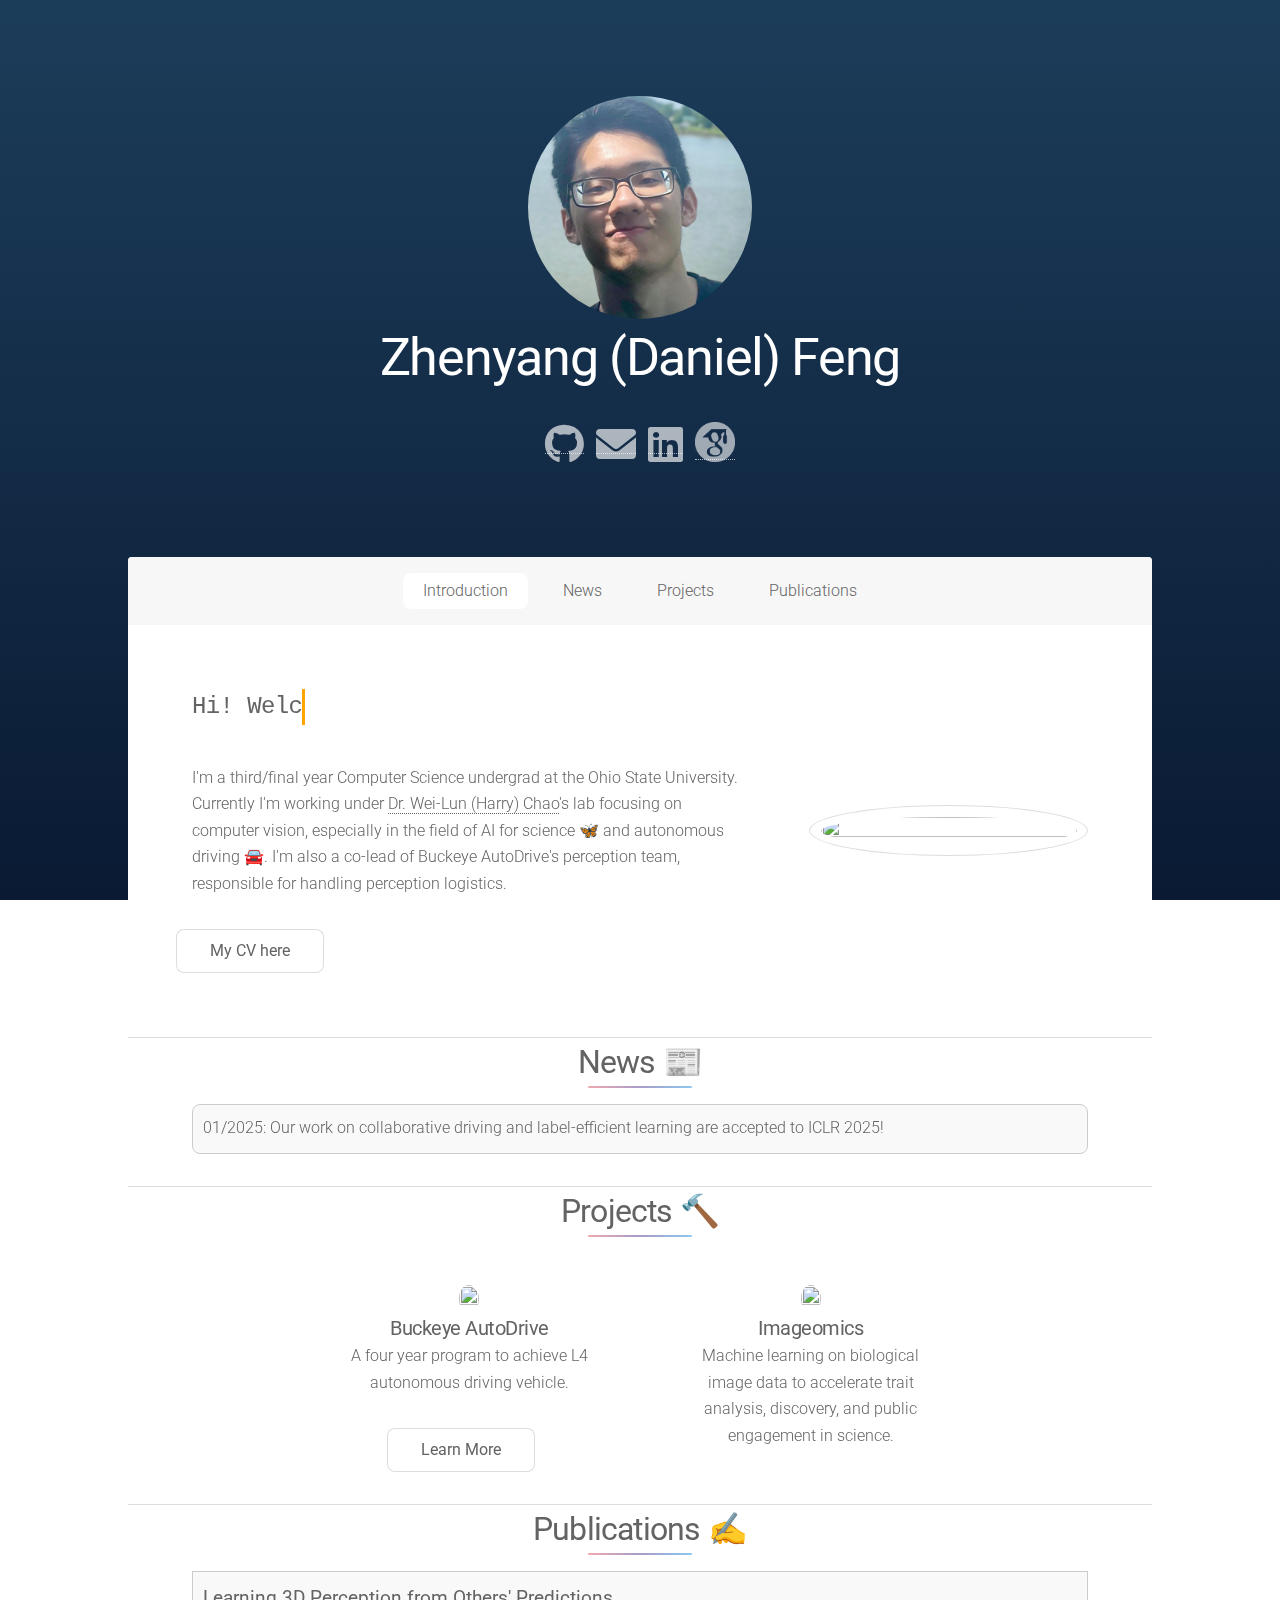
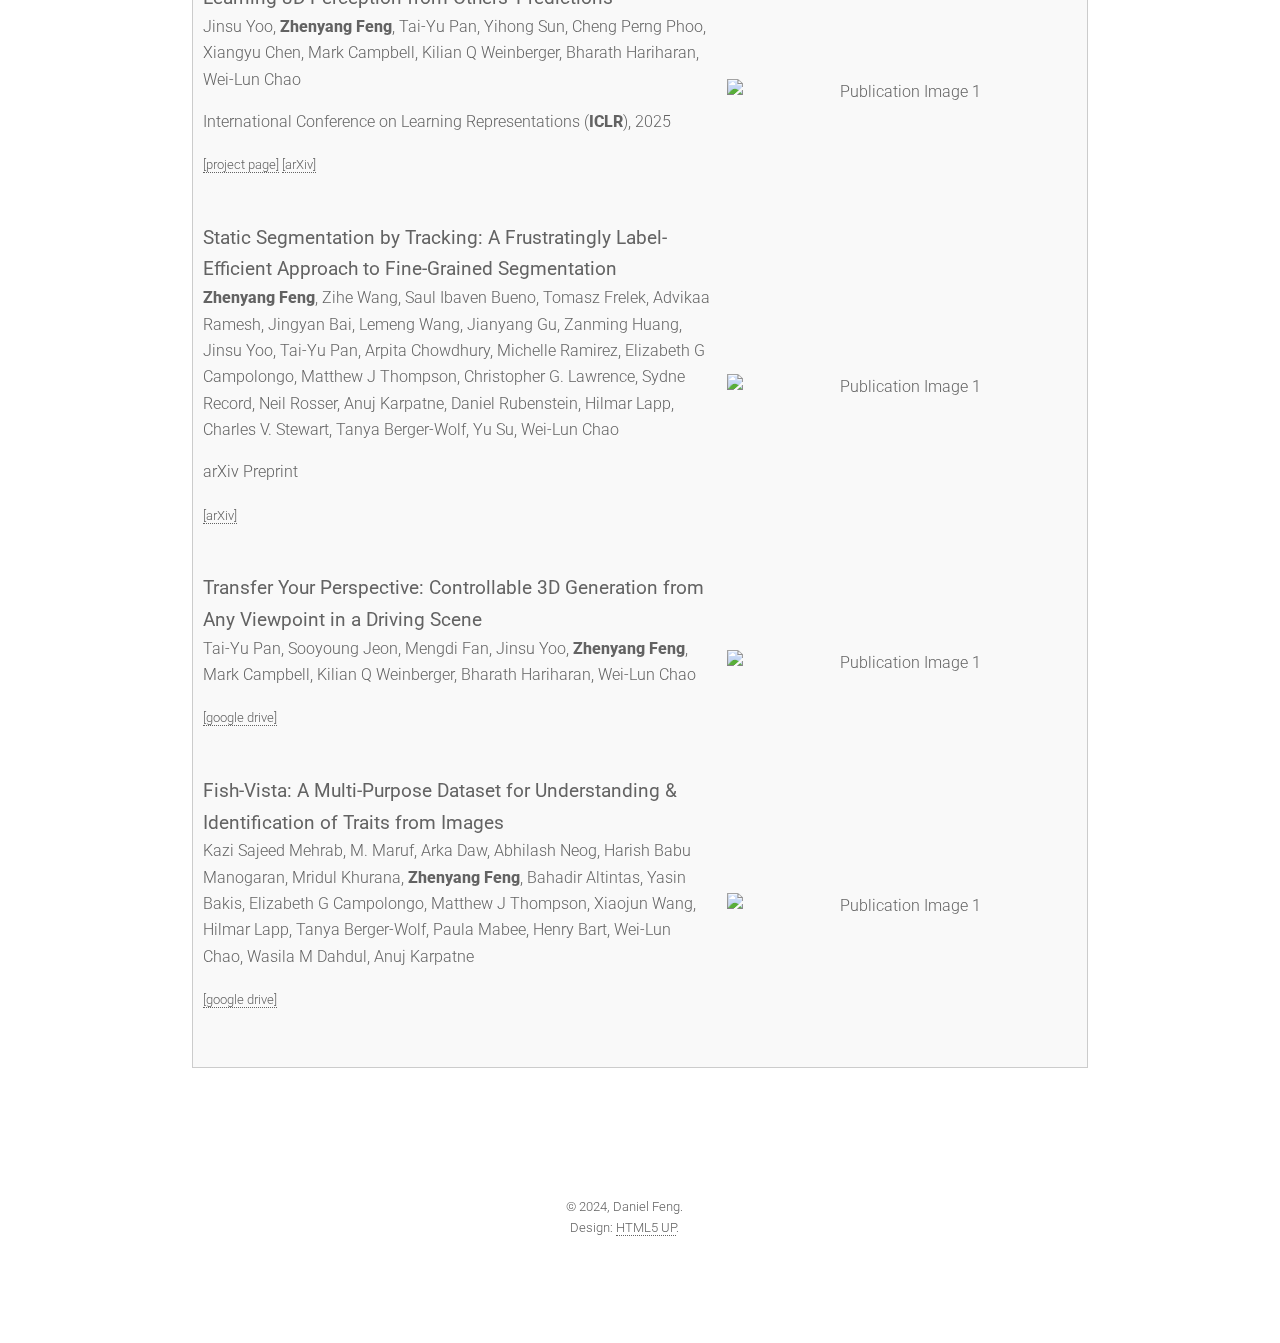
==== commit cdd89834: "update paper acceptance" ====
--- a/index.html
+++ b/index.html
@@ -29,8 +29,8 @@
         }
 
 		#scrollable-papers {
-			height: 500px; /* Adjust height as needed */
-			overflow-y: auto; /* Enable vertical scrolling */
+			height: auto; /* Adjust height as needed */
+			overflow-y: visible; /* Enable vertical scrolling */
 			border: 1px solid #ccc; /* Optional: Add a border for better visibility */
 			padding: 10px;
 			background-color: #f9f9f9; /* Optional: Add a background color */
@@ -91,6 +91,26 @@
             width: 100%;
             height: auto;
         }
+
+		#scrollable-news {
+			height: 50px; /* Adjust height as needed */
+			overflow-y: auto; /* Enable vertical scrolling */
+			padding: 10px;
+			background-color: #f9f9f9; /* Optional: Background color */
+			border: 1px solid #ccc; /* Optional: Border for better visibility */
+			border-radius: 8px; /* Optional: Rounded corners */
+			text-align: left; /* Align text to the left */
+		}
+
+		.news-item {
+			margin-bottom: 2px; /* Add space between news items */
+		}
+
+		.news-item p {
+			font-size: medium;
+			margin: 0; /* Remove extra spacing around the text */
+			white-space: nowrap; /* Prevent text wrapping */
+		}
     </style>
 	</head>
 	<body class="is-preload">
@@ -115,6 +135,7 @@
 					<nav id="nav">
 						<ul>
 							<li><a href="#intro" class="active">Introduction</a></li>
+							<li><a href="#news">News</a></li>
 							<li><a href="#first">Projects</a></li>
 							<li><a href="#second">Publications</a></li>
 						</ul>
@@ -177,10 +198,21 @@
 								</div>
 							</section>
 
+							<section id="news" class="main special">
+								<header class="major">
+									<h2>News 📰</h2>
+								</header>
+								<div id="scrollable-news">
+									<div class="news-item">
+										<p>01/2025: Our work on collaborative driving and label-efficient learning are accepted to ICLR 2025!</p>
+									</div>
+								</div>
+							</section>
+
 						<!-- First Section -->
 							<section id="first" class="main special">
 								<header class="major">
-									<h2>Projects</h2>
+									<h2>Projects 🔨</h2>
 								</header>
 								<ul class="features">
 									<li>
@@ -211,7 +243,7 @@
 
 							<div id="scrollable-papers">
 							<!-- First Paper with Image Slider -->
-							<div class="paper" style="display: flex; justify-content: space-between; align-items: center; background-color: ivory; margin-bottom: 20px;">
+							<div class="paper" style="display: flex; justify-content: space-between; align-items: center; margin-bottom: 20px;">
 								<div style="flex: 1; padding-right: 1em;">
 									<cite id="Jinsu" style="font-size: larger; font-weight: bolder; display: block; text-align: left;">
 										Learning 3D Perception from Others' Predictions
@@ -220,7 +252,10 @@
 										Jinsu Yoo, <b>Zhenyang Feng</b>, Tai-Yu Pan, Yihong Sun, Cheng Perng Phoo, Xiangyu Chen, 
 										Mark Campbell, Kilian Q Weinberger, Bharath Hariharan, Wei-Lun Chao
 									</p>
-									<p style="font-size: small; text-align: left;">
+									<p style="font-size: medium; text-align: left; margin-top: -1em;">
+										International Conference on Learning Representations (<b>ICLR</b>), 2025
+									</p>	
+									<p style="font-size: small; text-align: left; margin-top: -1em;">
 										<a href="https://jinsuyoo.info/rnb-pop/" target="_blank">[project page]</a> 
 										<a href="https://arxiv.org/abs/2410.02646" target="_blank">[arXiv]</a>
 									</p>
@@ -234,7 +269,7 @@
 								</div>
 							</div>
 
-							<div class="paper" style="display: flex; justify-content: space-between; align-items: center; background-color: ivory; margin-bottom: 20px;">
+							<div class="paper" style="display: flex; justify-content: space-between; align-items: center; margin-bottom: 20px;">
 								<div style="flex: 1; padding-right: 1em;">
 									<cite id="SST" style="font-size: larger; font-weight: bolder; display: block; text-align: left;">
 										Static Segmentation by Tracking: A Frustratingly Label-Efficient Approach to Fine-Grained Segmentation
@@ -245,7 +280,10 @@
 										Matthew J Thompson, Christopher G. Lawrence, Sydne Record, Neil Rosser, Anuj Karpatne, Daniel Rubenstein, Hilmar Lapp, 
 										Charles V. Stewart, Tanya Berger-Wolf, Yu Su, Wei-Lun Chao
 									</p>
-									<p style="font-size: small; text-align: left;">
+									<p style="font-size: medium; text-align: left; margin-top: -1em;">
+										arXiv Preprint
+									</p>	
+									<p style="font-size: small; text-align: left; margin-top: -1em;">
 										<a href="https://arxiv.org/abs/2501.06749" target="_blank">[arXiv]</a>
 									</p>
 								</div>
@@ -258,15 +296,15 @@
 								</div>
 							</div>
 
-							<div class="paper" style="display: flex; justify-content: space-between; align-items: center; background-color: ivory; margin-bottom: 20px;">
+							<div class="paper" style="display: flex; justify-content: space-between; align-items: center; margin-bottom: 20px;">
 								<div style="flex: 1; padding-right: 1em;">
 									<cite id="TYP" style="font-size: larger; font-weight: bolder; display: block; text-align: left;">
 										Transfer Your Perspective: Controllable 3D Generation from Any Viewpoint in a Driving Scene
 									</cite>
 									<p style="font-size: medium; text-align: left;">
 										Tai-Yu Pan, Sooyoung Jeon, Mengdi Fan, Jinsu Yoo, <b>Zhenyang Feng</b>, Mark Campbell, Kilian Q Weinberger, Bharath Hariharan, Wei-Lun Chao
-									</p>
-									<p style="font-size: small; text-align: left;">
+									</p>	
+									<p style="font-size: small; text-align: left; margin-top: -1em;">
 										<a href="https://drive.google.com/file/d/1MwSYqcRDxrHrrq6qknUXNaM7WhBjKkge/view?usp=drive_link" target="_blank">[google drive]</a>
 									</p>
 								</div>
@@ -277,7 +315,7 @@
 								</div>
 							</div>
 
-							<div class="paper" style="display: flex; justify-content: space-between; align-items: center; background-color: ivory; margin-bottom: 20px;">
+							<div class="paper" style="display: flex; justify-content: space-between; align-items: center; margin-bottom: 20px;">
 								<div style="flex: 1; padding-right: 1em;">
 									<cite id="TYP" style="font-size: larger; font-weight: bolder; display: block; text-align: left;">
 										Fish-Vista: A Multi-Purpose Dataset for Understanding & Identification of Traits from Images
@@ -287,7 +325,7 @@
 										Yasin Bakis, Elizabeth G Campolongo, Matthew J Thompson, Xiaojun Wang, Hilmar Lapp, Tanya Berger-Wolf, Paula Mabee, Henry Bart, 
 										Wei-Lun Chao, Wasila M Dahdul, Anuj Karpatne
 									</p>
-									<p style="font-size: small; text-align: left;">
+									<p style="font-size: small; text-align: left; margin-top: -1em;">
 										<a href="https://drive.google.com/file/d/1f1qKXRxWHBMK_IUue8MXzO-grB4tz_k9/view?usp=drive_link" target="_blank">[google drive]</a>
 									</p>
 								</div>
--- a/assets/css/main.css
+++ b/assets/css/main.css
@@ -1,5 +1,5 @@
 @import url(fontawesome-all.min.css);
-@import 'https://fonts.googleapis.com/css?family=Source+Sans+Pro:300,400';
+@import "https://fonts.googleapis.com/css2?family=Roboto:wght@300;400;500;700&display=swap";
 
 /*
 	Stellar by HTML5 UP
@@ -128,7 +128,7 @@
 	}
 
 	body, input, select, textarea {
-		font-family: "Source Sans Pro", Helvetica, sans-serif;
+		font-family: 'Roboto', sans-serif;
 		font-size: 17pt;
 		font-weight: 300;
 		line-height: 1.65;
@@ -173,7 +173,7 @@
 		}
 
 	strong, b {
-		font-weight: 400;
+		font-weight: 800;
 	}
 
 	em, i {
@@ -197,9 +197,9 @@
 		}
 
 	h1, h2, h3, h4, h5, h6 {
-		font-weight: 300;
+		font-weight: 400;
 		line-height: 1.5;
-		margin: 0 0 0.7em 0;
+		margin: 0 0 0 0;
 		letter-spacing: -0.025em;
 	}
 
@@ -1846,7 +1846,7 @@
 		border: 0;
 		cursor: pointer;
 		display: inline-block;
-		font-weight: 300;
+		font-weight: 400;
 		height: 2.75em;
 		line-height: 2.75em;
 		min-width: 9.25em;
@@ -2077,7 +2077,7 @@
 			cursor: pointer;
 			display: inline-block;
 			font-size: 1em;
-			font-weight: 300;
+			font-weight: 400;
 			padding-left: 2.4em;
 			padding-right: 0.75em;
 			position: relative;
@@ -2653,7 +2653,8 @@
 	}
 
 	header.major {
-		margin-bottom: 3em;
+		margin-top: -4em;
+		margin-bottom: 1em;
 	}
 
 		header.major h2 {
@@ -2665,7 +2666,7 @@
 				content: '';
 				width: 3.25em;
 				height: 2px;
-				margin: 0.7em 0 1em 0;
+				margin: 0em 0 0em 0;
 				border-radius: 2px;
 			}
 
@@ -2824,14 +2825,14 @@
 		-ms-justify-content: center;
 		justify-content: center;
 		width: calc(100% + 2em);
-		margin: 0 0 3em -2em;
+		margin: 0 0 -2em -2em;
 		padding: 0;
 		list-style: none;
 	}
 
 		.features li {
 			width: calc(33.33333%);
-			margin-left: 0em;
+			margin-left: 2em;
 			margin-top: 0em;
 			padding: 2em;
 		}
@@ -2924,7 +2925,7 @@
 				font-size: 2em;
 				line-height: 1.1;
 				color: inherit !important;
-				font-weight: 300;
+				font-weight: 400;
 				letter-spacing: -0.025em;
 			}
 
@@ -3707,7 +3708,7 @@
 		-webkit-flex-wrap: wrap;
 		-ms-flex-wrap: wrap;
 		flex-wrap: wrap;
-		padding: 5em 5em 3em 5em ;
+		padding: 0em 5em 0em 5em ;
 		width: calc(100% + 2em);
 		margin: 0 0 3em -2em;
 	}
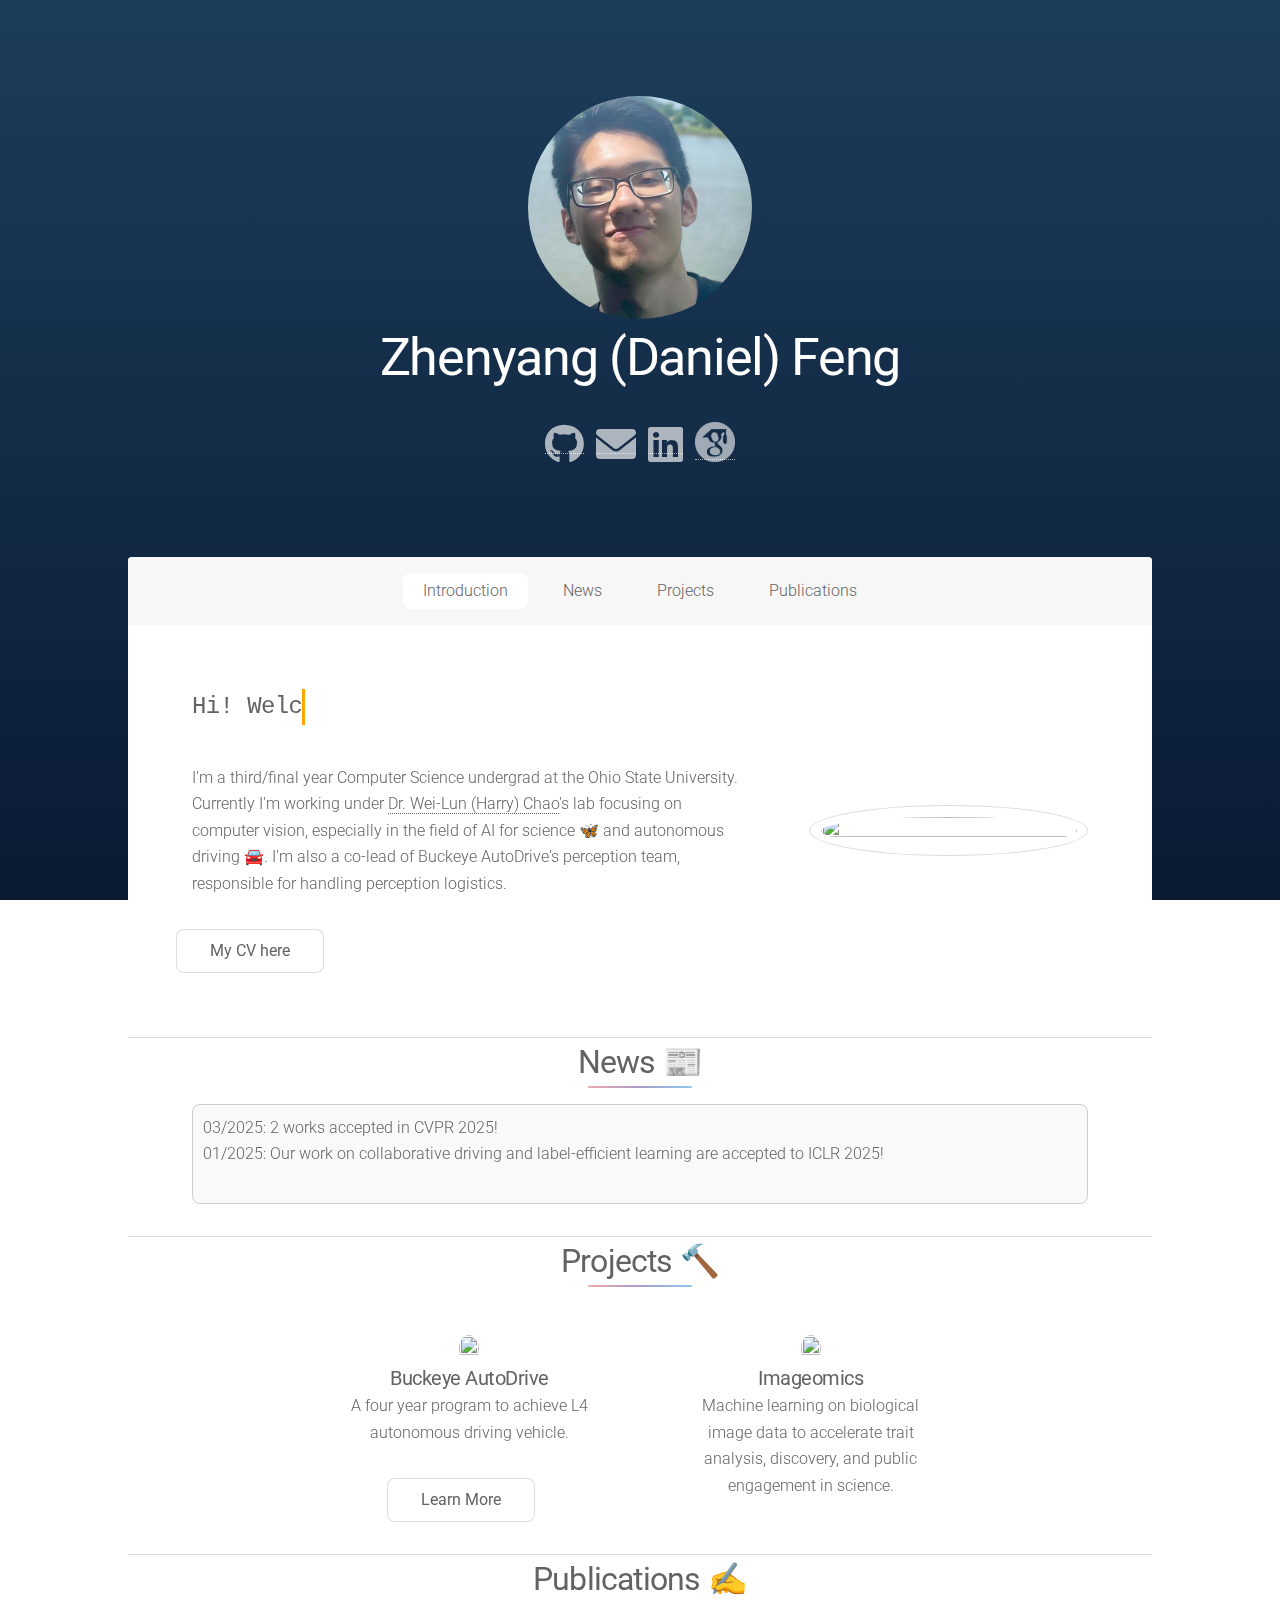
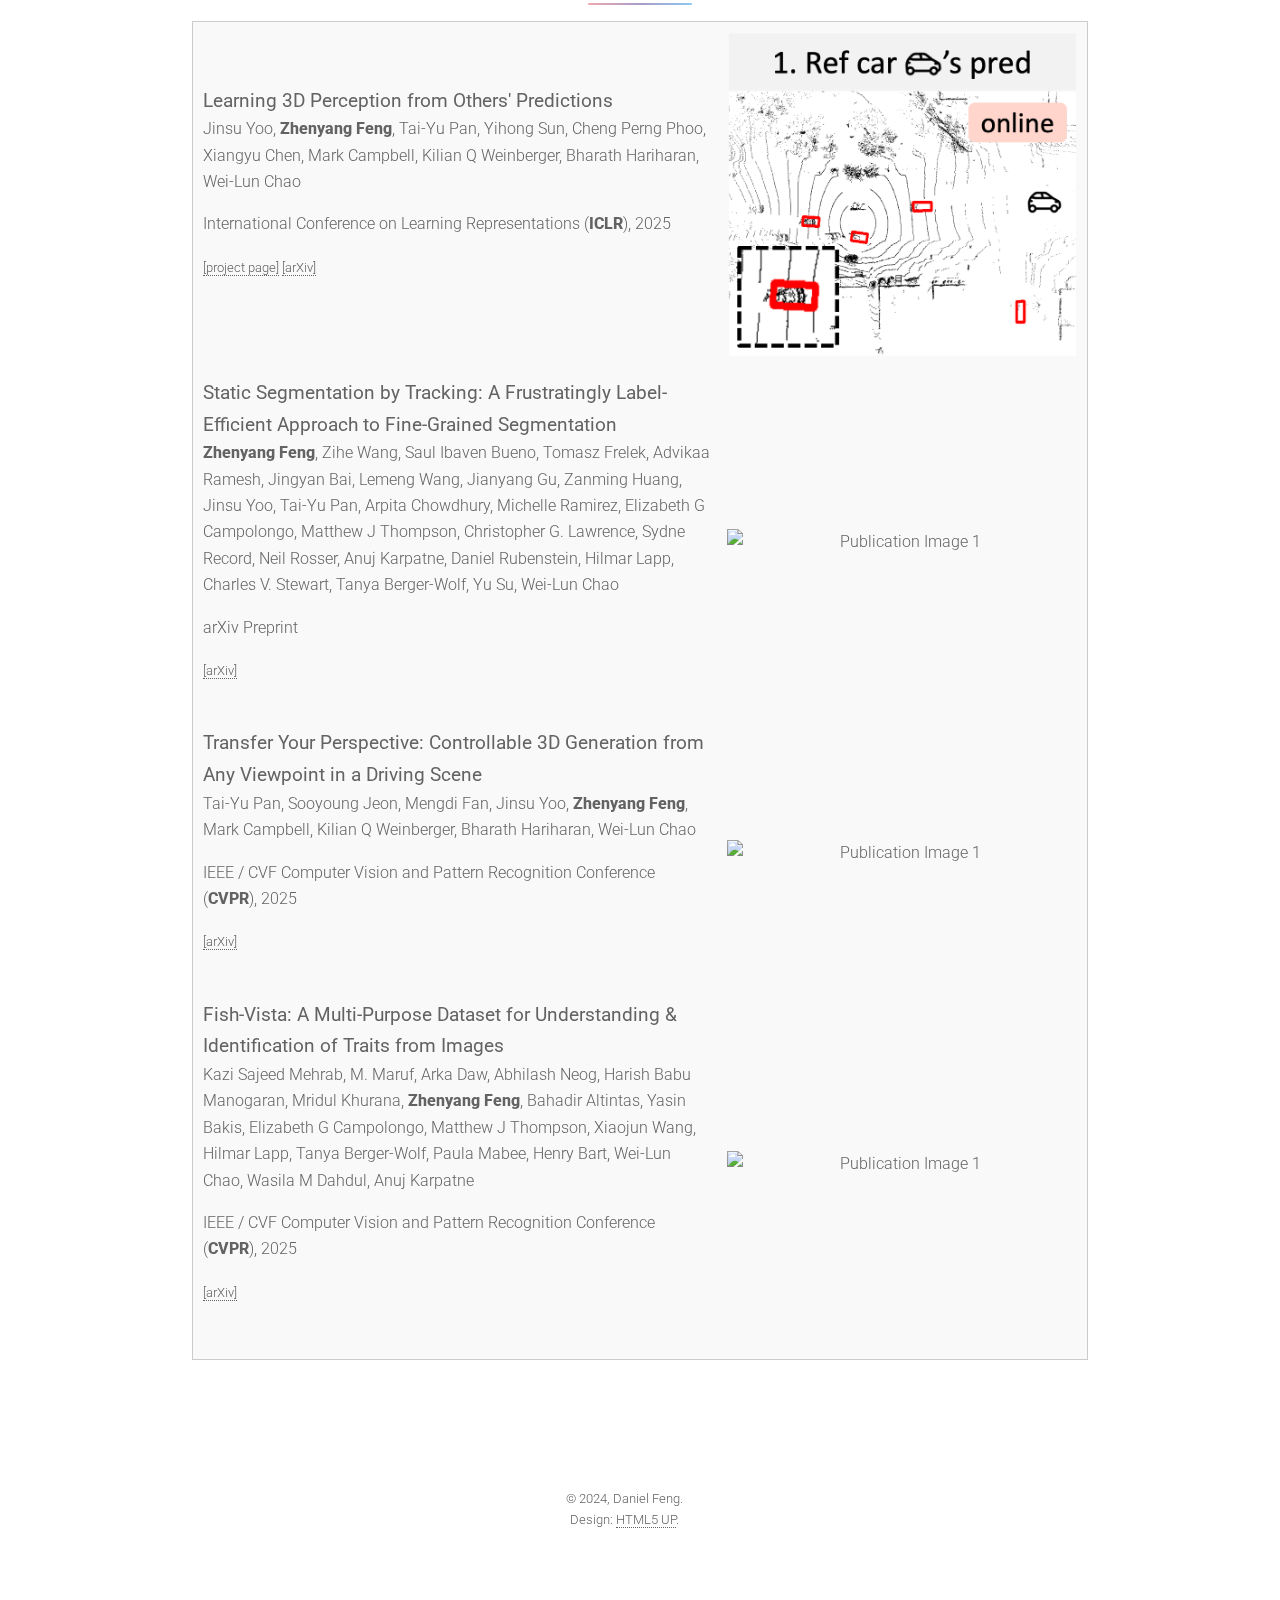
==== commit 5c96190f: "update CVPR" ====
--- a/index.html
+++ b/index.html
@@ -82,9 +82,18 @@
 
         .image-slider-wrapper {
             display: flex;
-            transition: transform 0.5s ease-in-out;
-            width: 100%;
+			transition: opacity 1s ease-in-out;
+			opacity: 1;
+		}
+
+		.image-slider-wrapper img {
+			width: 100%;
         }
+
+		.image-slider-wrapper img:first-child {
+			opacity: 1;
+		}
+
 
         .image-slider img {
             flex-shrink: 0;
@@ -93,7 +102,7 @@
         }
 
 		#scrollable-news {
-			height: 50px; /* Adjust height as needed */
+			height: 100px; /* Adjust height as needed */
 			overflow-y: auto; /* Enable vertical scrolling */
 			padding: 10px;
 			background-color: #f9f9f9; /* Optional: Background color */
@@ -204,6 +213,8 @@
 								</header>
 								<div id="scrollable-news">
 									<div class="news-item">
+										<p>03/2025: 2 works accepted in CVPR 2025!</p>
+
 										<p>01/2025: Our work on collaborative driving and label-efficient learning are accepted to ICLR 2025!</p>
 									</div>
 								</div>
@@ -262,9 +273,7 @@
 								</div>
 								<div id="image-slider-1" class="image-slider">
 									<div class="image-slider-wrapper">
-										<img src="images/r_and_b.png" alt="Publication Image 1">
-										<img src="images/r_and_b2.png" alt="Publication Image 2">
-										<img src="images/r_and_b3.png" alt="Publication Image 3">
+										<img src="images/r_and_b/rnbpop-teaser.gif" alt="Publication Image 1">
 									</div>
 								</div>
 							</div>
@@ -287,11 +296,9 @@
 										<a href="https://arxiv.org/abs/2501.06749" target="_blank">[arXiv]</a>
 									</p>
 								</div>
-								<div id="image-slider-2" class="image-slider">
+								<div id="image-slider-1" class="image-slider">
 									<div class="image-slider-wrapper">
-										<img src="images/SST/fig_1.png" alt="Publication Image 1">
-										<img src="images/SST/fig_2.png" alt="Publication Image 2">
-										<img src="images/SST/fig_3.png" alt="Publication Image 3">
+										<img src="images/SST/SST.gif" alt="Publication Image 1">
 									</div>
 								</div>
 							</div>
@@ -303,9 +310,12 @@
 									</cite>
 									<p style="font-size: medium; text-align: left;">
 										Tai-Yu Pan, Sooyoung Jeon, Mengdi Fan, Jinsu Yoo, <b>Zhenyang Feng</b>, Mark Campbell, Kilian Q Weinberger, Bharath Hariharan, Wei-Lun Chao
+									</p>
+									<p style="font-size: medium; text-align: left; margin-top: -1em;">
+										IEEE / CVF Computer Vision and Pattern Recognition Conference (<b>CVPR</b>), 2025
 									</p>	
 									<p style="font-size: small; text-align: left; margin-top: -1em;">
-										<a href="https://drive.google.com/file/d/1MwSYqcRDxrHrrq6qknUXNaM7WhBjKkge/view?usp=drive_link" target="_blank">[google drive]</a>
+										<a href="https://arxiv.org/abs/2502.06682" target="_blank">[arXiv]</a>
 									</p>
 								</div>
 								<div id="image-slider-2" class="image-slider">
@@ -325,8 +335,11 @@
 										Yasin Bakis, Elizabeth G Campolongo, Matthew J Thompson, Xiaojun Wang, Hilmar Lapp, Tanya Berger-Wolf, Paula Mabee, Henry Bart, 
 										Wei-Lun Chao, Wasila M Dahdul, Anuj Karpatne
 									</p>
+									<p style="font-size: medium; text-align: left; margin-top: -1em;">
+										IEEE / CVF Computer Vision and Pattern Recognition Conference (<b>CVPR</b>), 2025
+									</p>	
 									<p style="font-size: small; text-align: left; margin-top: -1em;">
-										<a href="https://drive.google.com/file/d/1f1qKXRxWHBMK_IUue8MXzO-grB4tz_k9/view?usp=drive_link" target="_blank">[google drive]</a>
+										<a href="https://arxiv.org/abs/2407.08027" target="_blank">[arXiv]</a>
 									</p>
 								</div>
 								<div id="image-slider-2" class="image-slider">
@@ -336,27 +349,6 @@
 								</div>
 							</div>
 
-							<script>
-								function createSlider(sliderId) {
-									const sliderWrapper = document.querySelector(`#${sliderId} .image-slider-wrapper`);
-									const images = sliderWrapper.children;
-									const imageCount = images.length;
-									let currentIndex = 0;
-							
-									function moveToNextImage() {
-										currentIndex = (currentIndex + 1) % imageCount;
-										const offset = -currentIndex * 100; // Slide by 100% width
-										sliderWrapper.style.transform = `translateX(${offset}%)`;
-									}
-							
-									setInterval(moveToNextImage, 5000); // Change every 3 seconds
-								}
-							
-								// Initialize sliders
-								createSlider('image-slider-1');
-								createSlider('image-slider-2');
-							</script>
-							
 						</div>
 						</section>						
 						
